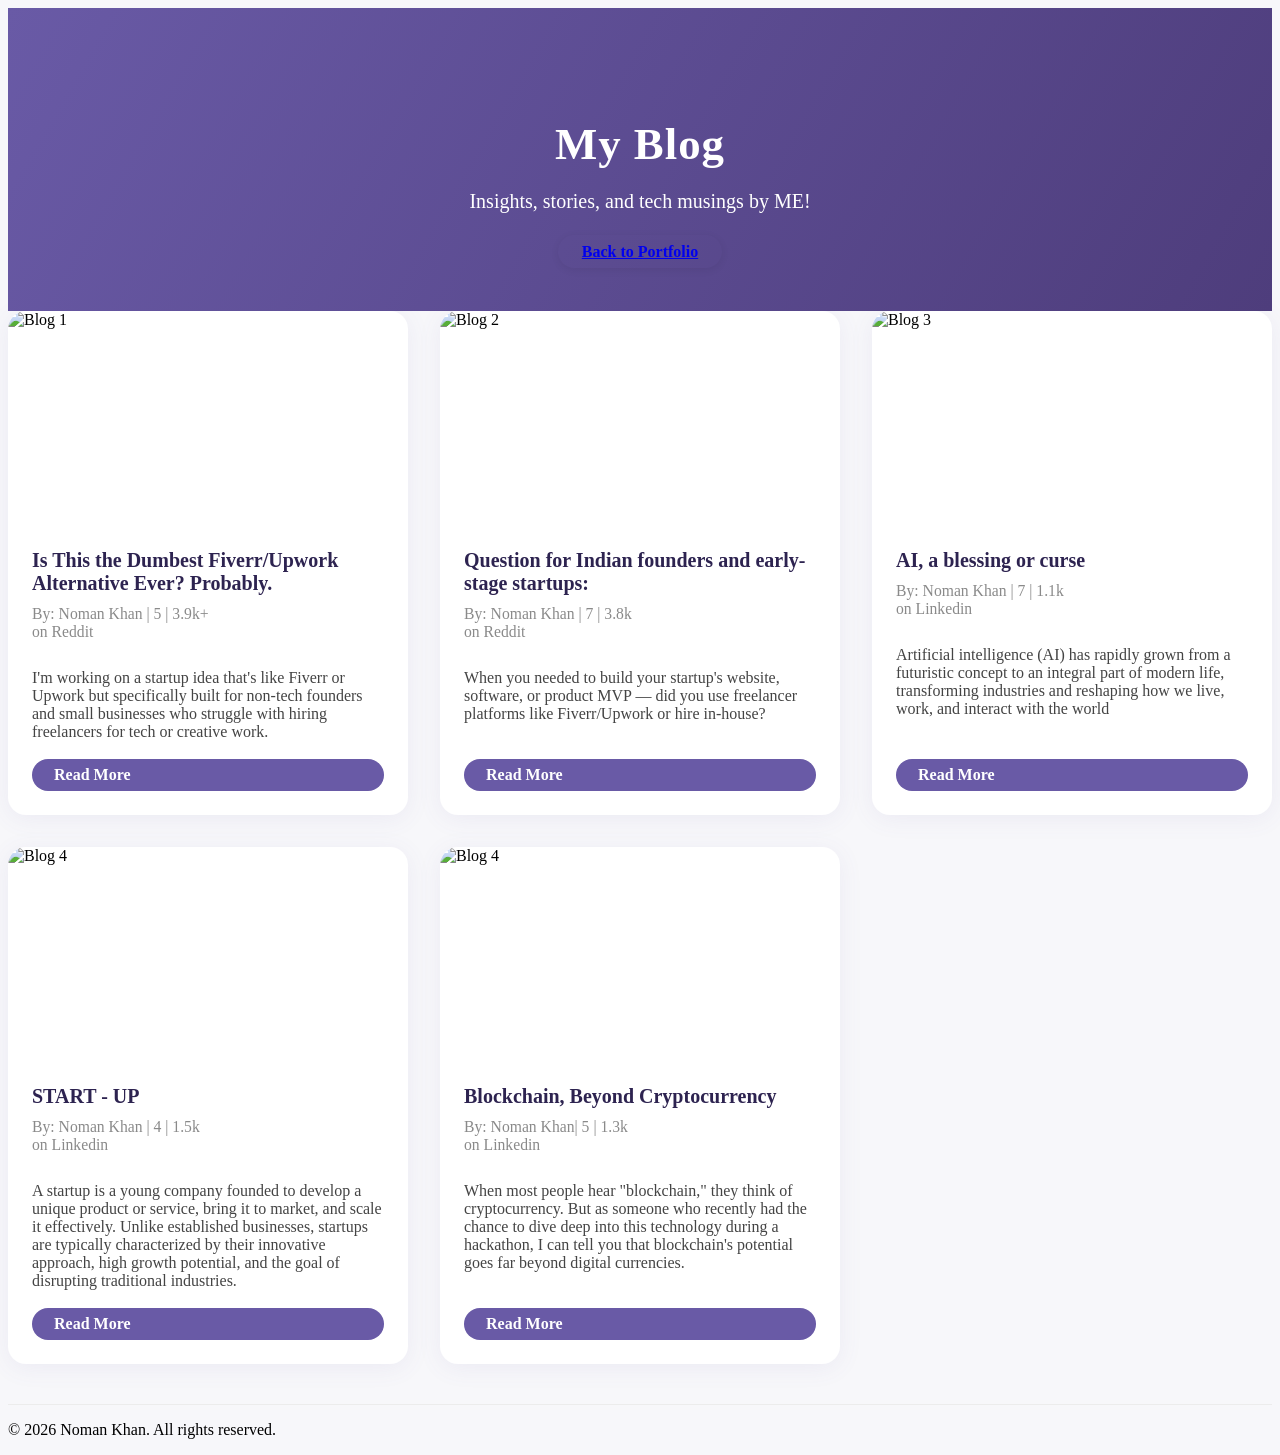
==== blogs.html @ ed7ff27f "Add files via upload" ====
<!DOCTYPE html>
<html lang="en">

<head>
    <meta charset="utf-8">
    <meta name="viewport" content="width=device-width, initial-scale=1, shrink-to-fit=no">
    <title>Noman Khan | Blog</title>
    <link rel="stylesheet" href="assets/vendors/themify-icons/css/themify-icons.css">
    <link rel="stylesheet" href="assets/css/meyawo.css">
    <style>
        body {
            background: #f7f7fa;
        }

        .blog-header {
            background: linear-gradient(120deg, #695aa6 0%, #4e3d7c 100%);
            color: #fff;
            padding: 80px 0 50px 0;
            text-align: center;
            position: relative;
        }

        .blog-header h1 {
            font-size: 2.8rem;
            font-weight: 800;
            margin-bottom: 10px;
            letter-spacing: 1px;
        }

        .blog-header .lead {
            font-size: 1.25rem;
            font-weight: 400;
            margin-bottom: 30px;
        }

        .back-btn {
            margin-top: 10px;
            font-size: 1rem;
            font-weight: 600;
            border-radius: 30px;
            padding: 8px 24px;
            box-shadow: 0 2px 8px rgba(0, 0, 0, 0.07);
        }

        .blog-grid {
            display: grid;
            grid-template-columns: repeat(auto-fit, minmax(320px, 1fr));
            gap: 32px;
            margin-top: 0;
        }

        .blog-card {
            background: #fff;
            border-radius: 18px;
            box-shadow: 0 4px 24px rgba(105, 90, 166, 0.08);
            overflow: hidden;
            display: flex;
            flex-direction: column;
            transition: transform 0.18s, box-shadow 0.18s;
            min-height: 480px;
        }

        .blog-card:hover {
            transform: translateY(-8px) scale(1.025);
            box-shadow: 0 8px 32px rgba(105, 90, 166, 0.18);
        }

        .blog-card-img {
            width: 100%;
            height: 210px;
            object-fit: cover;
            border-top-left-radius: 18px;
            border-top-right-radius: 18px;
        }

        .blog-card-body {
            flex: 1 1 auto;
            padding: 28px 24px 24px 24px;
            display: flex;
            flex-direction: column;
        }

        .blog-card-title {
            font-size: 1.25rem;
            font-weight: 700;
            margin-bottom: 10px;
            color: #2d2350;
        }

        .blog-card-caption {
            font-size: 0.98rem;
            color: #8a8a8a;
            margin-bottom: 12px;
        }

        .blog-card-body p {
            flex: 1 1 auto;
            color: #444;
            margin-bottom: 18px;
        }

        .blog-card-link,
        .read-more-btn {
            display: inline-block;
            background: #695aa6;
            color: #fff;
            border-radius: 20px;
            padding: 7px 22px;
            font-weight: 600;
            font-size: 1rem;
            text-decoration: none;
            transition: background 0.15s;
        }

        .blog-card-link:hover,
        .read-more-btn:hover {
            background: #4e3d7c;
            color: #fff;
            text-decoration: none;
        }

        @media (max-width: 767px) {
            .blog-header {
                padding: 50px 0 30px 0;
            }

            .blog-header h1 {
                font-size: 2rem;
            }

            .blog-grid {
                gap: 18px;
            }

            .blog-card {
                min-height: 420px;
            }
        }

        footer.footer {
            background: none;
            border-top: 1px solid #ececec;
            margin-top: 40px;
        }
    </style>
</head>

<body>
    <div class="blog-header">
        <h1 style="color: #ffffff;">My Blog</h1>
        <p class="lead" style="color: #ffffff;">Insights, stories, and tech musings by ME!</p>
        <a href="index.php" class="btn btn-light back-btn"><i class="ti-angle-left"></i> Back to Portfolio</a>
    </div>
    <div class="container py-5">
        <div class="blog-grid">
            <div class="blog-card">
                <img src="assets/imgs/img-1.jpg" class="blog-card-img" alt="Blog 1">
                <div class="blog-card-body">
                    <div class="blog-card-title">Is This the Dumbest Fiverr/Upwork Alternative Ever? Probably.</div>
                    <div class="blog-card-caption">By: Noman Khan | 5 <i class="ti-heart text-danger"></i> | 3.9k+ <i class="ti-eye"></i><br>on Reddit</div>
                    <p>I'm working on a startup idea that's like Fiverr or Upwork but specifically built for non-tech founders and small businesses who struggle with hiring freelancers for tech or creative work.</p>
                    <a href="https://www.reddit.com/r/StartUpIndia/comments/1lj60j1/is_this_the_dumbest_fiverrupwork_alternative_ever/" class="read-more-btn" target="_blank">Read More</a>
                </div>
            </div>
            <div class="blog-card">
                <img src="assets/imgs/img-2.jpg" class="blog-card-img" alt="Blog 2">
                <div class="blog-card-body">
                    <div class="blog-card-title">Question for Indian founders and early-stage startups:</div>
                    <div class="blog-card-caption">By: Noman Khan | 7 <i class="ti-heart text-danger"></i> | 3.8k <i class="ti-eye"></i><br>on Reddit</div>
                    <p>When you needed to build your startup's website, software, or product MVP — did you use freelancer platforms like Fiverr/Upwork or hire in-house?</p>
                    <a href="https://www.reddit.com/r/StartUpIndia/comments/1li9rhk/question_for_indian_founders_and_earlystage/" class="read-more-btn" target="_blank">Read More</a>
                </div>
            </div>
            <div class="blog-card">
                <img src="assets/imgs/link1.png" class="blog-card-img" alt="Blog 3">
                <div class="blog-card-body">
                    <div class="blog-card-title">AI, a blessing or curse</div>
                    <div class="blog-card-caption">By: Noman Khan | 7 <i class="ti-heart text-danger"></i> | 1.1k <i class="ti-eye"></i><br>on Linkedin</div>
                    <p>Artificial intelligence (AI) has rapidly grown from a futuristic concept to an integral part of modern life, transforming industries and reshaping how we live, work, and interact with the world</p>
                    <a href="https://www.linkedin.com/pulse/ai-blessing-curse-develup-tech-6v3gc" class="read-more-btn">Read More</a>
                </div>
            </div>
            <div class="blog-card">
                <img src="assets/imgs/link3.png" class="blog-card-img" alt="Blog 4">
                <div class="blog-card-body">
                    <div class="blog-card-title">START - UP</div>
                    <div class="blog-card-caption">By: Noman Khan | 4 <i class="ti-heart text-danger"></i> | 1.5k <i class="ti-eye"></i><br>on Linkedin</div>
                    <p>A startup is a young company founded to develop a unique product or service, bring it to market, and scale it effectively. Unlike established businesses, startups are typically characterized by their innovative approach, high growth potential, and the goal of disrupting traditional industries.</p>
                    <a href="https://www.linkedin.com/pulse/start-up-develup-tech-qx9ie" class="read-more-btn">Read More</a>
                </div>
            </div>
            <div class="blog-card">
                <img src="assets/imgs/link2.png" class="blog-card-img" alt="Blog 4">
                <div class="blog-card-body">
                    <div class="blog-card-title">Blockchain, Beyond Cryptocurrency</div>
                    <div class="blog-card-caption">By: Noman Khan| 5 <i class="ti-heart text-danger"></i> | 1.3k <i class="ti-eye"></i> <br>on Linkedin</div>
                    <p>When most people hear "blockchain," they think of cryptocurrency. But as someone who recently had the chance to dive deep into this technology during a hackathon, I can tell you that blockchain's potential goes far beyond digital currencies.</p>
                    <a href="https://www.linkedin.com/pulse/blockchain-beyond-cryptocurrency-develup-tech-w7vdc" class="read-more-btn">Read More</a>
                </div>
            </div>
            <!-- More blog cards can be added here -->
        </div>
    </div>
    <footer class="footer text-center py-4">
        <p class="mb-0">&copy; <script>
                document.write(new Date().getFullYear())
            </script> Noman Khan. All rights reserved.</p>
    </footer>
</body>

</html>
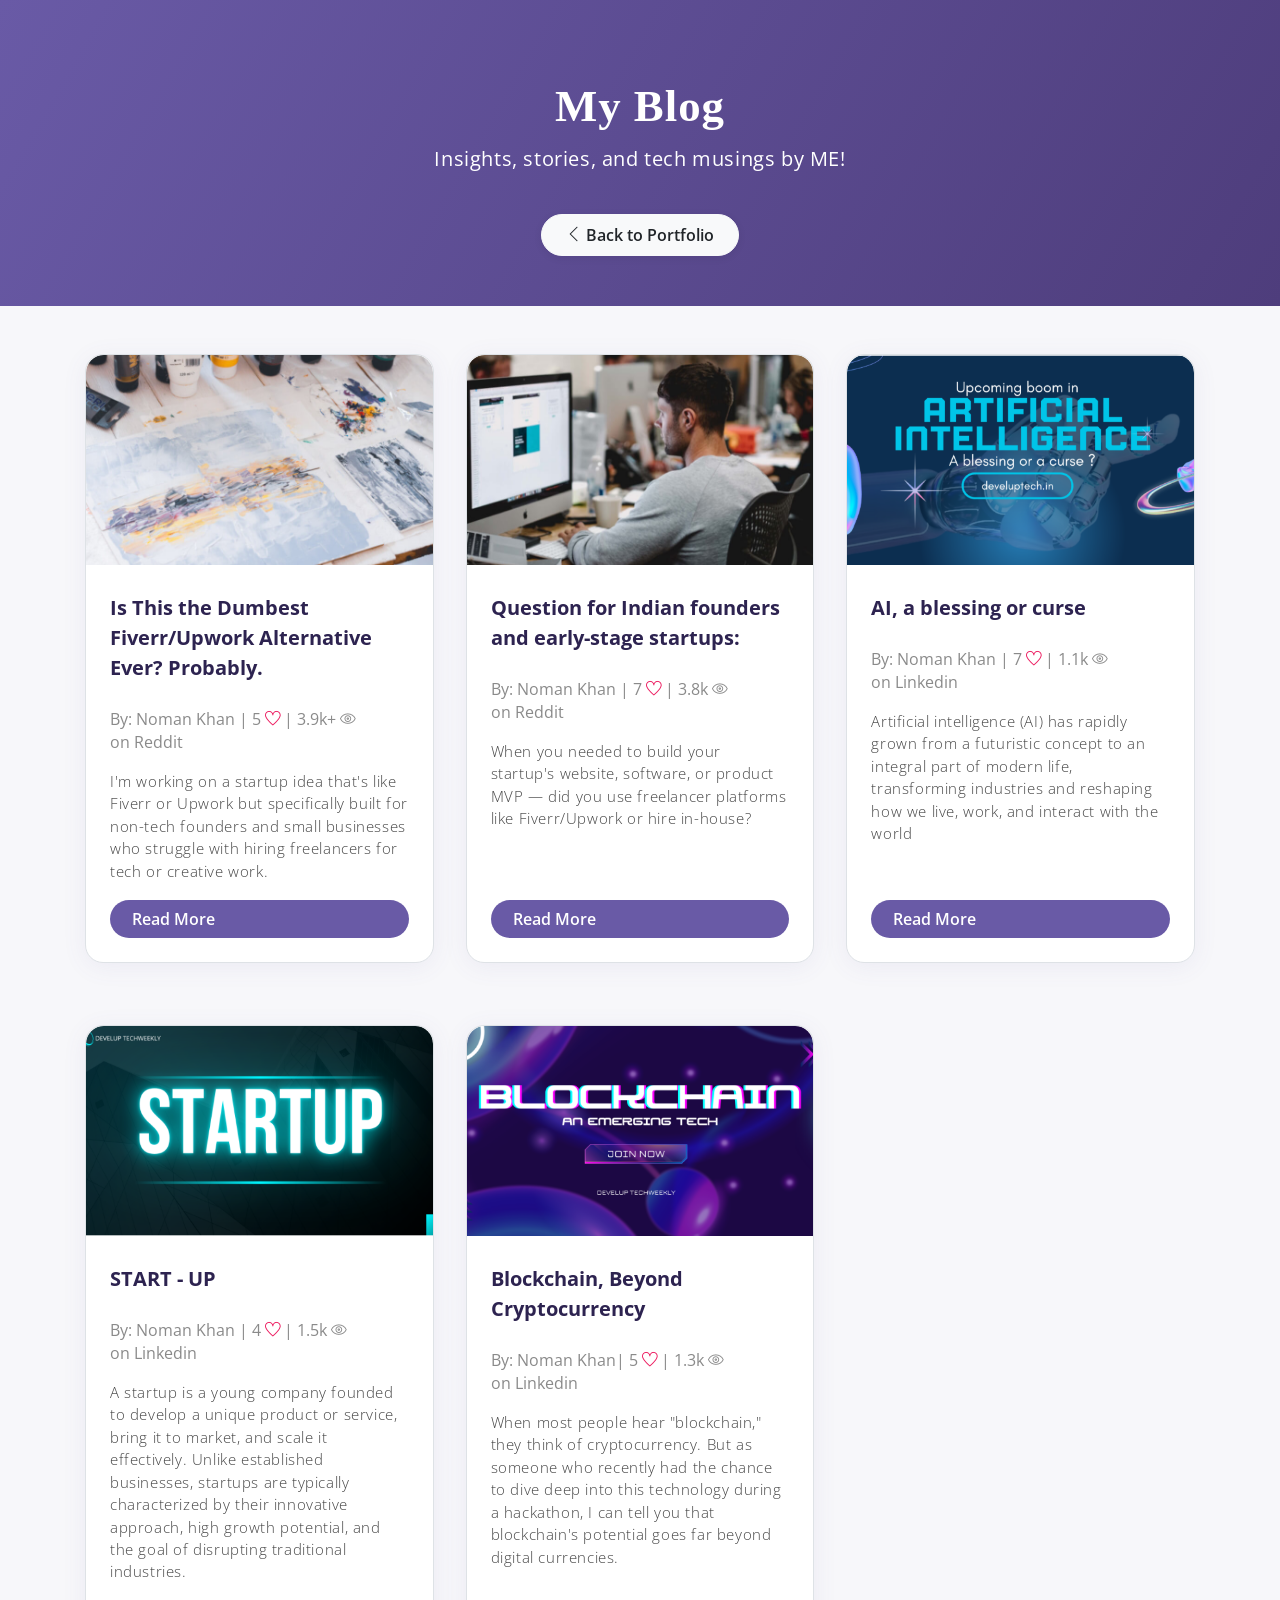
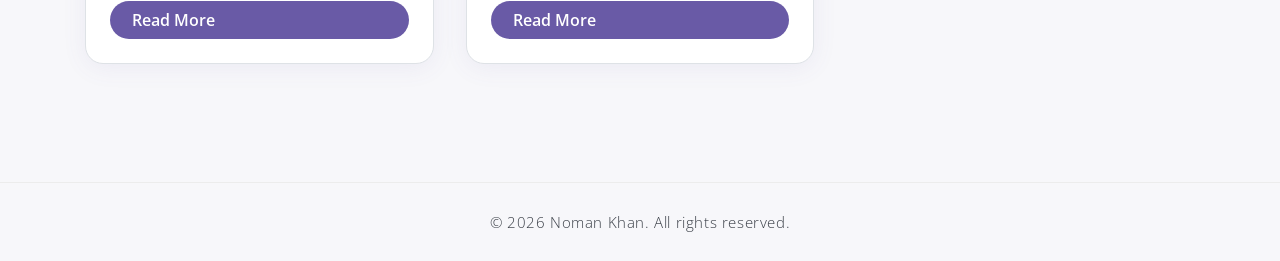
==== commit 6e429a40: "Update blogs.html" ====
--- a/blogs.html
+++ b/blogs.html
@@ -149,7 +149,7 @@
     <div class="blog-header">
         <h1 style="color: #ffffff;">My Blog</h1>
         <p class="lead" style="color: #ffffff;">Insights, stories, and tech musings by ME!</p>
-        <a href="index.php" class="btn btn-light back-btn"><i class="ti-angle-left"></i> Back to Portfolio</a>
+        <a href="index.html" class="btn btn-light back-btn"><i class="ti-angle-left"></i> Back to Portfolio</a>
     </div>
     <div class="container py-5">
         <div class="blog-grid">
@@ -208,4 +208,5 @@
     </footer>
 </body>
 
-</html>+
+</html>
--- a/assets/vendors/themify-icons/css/themify-icons.css
+++ b/assets/vendors/themify-icons/css/themify-icons.css
@@ -0,0 +1,1081 @@
+@font-face {
+	font-family: 'themify';
+	src:url("../fonts/themify.eot?-fvbane");
+	src:url("../fonts/themify.eot?#iefix-fvbane") format("embedded-opentype"),
+		url("../fonts/themify.woff?-fvbane") format("woff"),
+		url("../fonts/themify.ttf?-fvbane") format("truetype"),
+		url("../fonts/themify.svg?-fvbane#themify") format("svg");
+	font-weight: normal;
+	font-style: normal;
+}
+
+[class^="ti-"], [class*=" ti-"] {
+	font-family: 'themify';
+	speak: none;
+	font-style: normal;
+	font-weight: normal;
+	font-variant: normal;
+	text-transform: none;
+	line-height: 1;
+
+	/* Better Font Rendering =========== */
+	-webkit-font-smoothing: antialiased;
+	-moz-osx-font-smoothing: grayscale;
+}
+
+.ti-wand:before {
+	content: "\e600";
+}
+.ti-volume:before {
+	content: "\e601";
+}
+.ti-user:before {
+	content: "\e602";
+}
+.ti-unlock:before {
+	content: "\e603";
+}
+.ti-unlink:before {
+	content: "\e604";
+}
+.ti-trash:before {
+	content: "\e605";
+}
+.ti-thought:before {
+	content: "\e606";
+}
+.ti-target:before {
+	content: "\e607";
+}
+.ti-tag:before {
+	content: "\e608";
+}
+.ti-tablet:before {
+	content: "\e609";
+}
+.ti-star:before {
+	content: "\e60a";
+}
+.ti-spray:before {
+	content: "\e60b";
+}
+.ti-signal:before {
+	content: "\e60c";
+}
+.ti-shopping-cart:before {
+	content: "\e60d";
+}
+.ti-shopping-cart-full:before {
+	content: "\e60e";
+}
+.ti-settings:before {
+	content: "\e60f";
+}
+.ti-search:before {
+	content: "\e610";
+}
+.ti-zoom-in:before {
+	content: "\e611";
+}
+.ti-zoom-out:before {
+	content: "\e612";
+}
+.ti-cut:before {
+	content: "\e613";
+}
+.ti-ruler:before {
+	content: "\e614";
+}
+.ti-ruler-pencil:before {
+	content: "\e615";
+}
+.ti-ruler-alt:before {
+	content: "\e616";
+}
+.ti-bookmark:before {
+	content: "\e617";
+}
+.ti-bookmark-alt:before {
+	content: "\e618";
+}
+.ti-reload:before {
+	content: "\e619";
+}
+.ti-plus:before {
+	content: "\e61a";
+}
+.ti-pin:before {
+	content: "\e61b";
+}
+.ti-pencil:before {
+	content: "\e61c";
+}
+.ti-pencil-alt:before {
+	content: "\e61d";
+}
+.ti-paint-roller:before {
+	content: "\e61e";
+}
+.ti-paint-bucket:before {
+	content: "\e61f";
+}
+.ti-na:before {
+	content: "\e620";
+}
+.ti-mobile:before {
+	content: "\e621";
+}
+.ti-minus:before {
+	content: "\e622";
+}
+.ti-medall:before {
+	content: "\e623";
+}
+.ti-medall-alt:before {
+	content: "\e624";
+}
+.ti-marker:before {
+	content: "\e625";
+}
+.ti-marker-alt:before {
+	content: "\e626";
+}
+.ti-arrow-up:before {
+	content: "\e627";
+}
+.ti-arrow-right:before {
+	content: "\e628";
+}
+.ti-arrow-left:before {
+	content: "\e629";
+}
+.ti-arrow-down:before {
+	content: "\e62a";
+}
+.ti-lock:before {
+	content: "\e62b";
+}
+.ti-location-arrow:before {
+	content: "\e62c";
+}
+.ti-link:before {
+	content: "\e62d";
+}
+.ti-layout:before {
+	content: "\e62e";
+}
+.ti-layers:before {
+	content: "\e62f";
+}
+.ti-layers-alt:before {
+	content: "\e630";
+}
+.ti-key:before {
+	content: "\e631";
+}
+.ti-import:before {
+	content: "\e632";
+}
+.ti-image:before {
+	content: "\e633";
+}
+.ti-heart:before {
+	content: "\e634";
+}
+.ti-heart-broken:before {
+	content: "\e635";
+}
+.ti-hand-stop:before {
+	content: "\e636";
+}
+.ti-hand-open:before {
+	content: "\e637";
+}
+.ti-hand-drag:before {
+	content: "\e638";
+}
+.ti-folder:before {
+	content: "\e639";
+}
+.ti-flag:before {
+	content: "\e63a";
+}
+.ti-flag-alt:before {
+	content: "\e63b";
+}
+.ti-flag-alt-2:before {
+	content: "\e63c";
+}
+.ti-eye:before {
+	content: "\e63d";
+}
+.ti-export:before {
+	content: "\e63e";
+}
+.ti-exchange-vertical:before {
+	content: "\e63f";
+}
+.ti-desktop:before {
+	content: "\e640";
+}
+.ti-cup:before {
+	content: "\e641";
+}
+.ti-crown:before {
+	content: "\e642";
+}
+.ti-comments:before {
+	content: "\e643";
+}
+.ti-comment:before {
+	content: "\e644";
+}
+.ti-comment-alt:before {
+	content: "\e645";
+}
+.ti-close:before {
+	content: "\e646";
+}
+.ti-clip:before {
+	content: "\e647";
+}
+.ti-angle-up:before {
+	content: "\e648";
+}
+.ti-angle-right:before {
+	content: "\e649";
+}
+.ti-angle-left:before {
+	content: "\e64a";
+}
+.ti-angle-down:before {
+	content: "\e64b";
+}
+.ti-check:before {
+	content: "\e64c";
+}
+.ti-check-box:before {
+	content: "\e64d";
+}
+.ti-camera:before {
+	content: "\e64e";
+}
+.ti-announcement:before {
+	content: "\e64f";
+}
+.ti-brush:before {
+	content: "\e650";
+}
+.ti-briefcase:before {
+	content: "\e651";
+}
+.ti-bolt:before {
+	content: "\e652";
+}
+.ti-bolt-alt:before {
+	content: "\e653";
+}
+.ti-blackboard:before {
+	content: "\e654";
+}
+.ti-bag:before {
+	content: "\e655";
+}
+.ti-move:before {
+	content: "\e656";
+}
+.ti-arrows-vertical:before {
+	content: "\e657";
+}
+.ti-arrows-horizontal:before {
+	content: "\e658";
+}
+.ti-fullscreen:before {
+	content: "\e659";
+}
+.ti-arrow-top-right:before {
+	content: "\e65a";
+}
+.ti-arrow-top-left:before {
+	content: "\e65b";
+}
+.ti-arrow-circle-up:before {
+	content: "\e65c";
+}
+.ti-arrow-circle-right:before {
+	content: "\e65d";
+}
+.ti-arrow-circle-left:before {
+	content: "\e65e";
+}
+.ti-arrow-circle-down:before {
+	content: "\e65f";
+}
+.ti-angle-double-up:before {
+	content: "\e660";
+}
+.ti-angle-double-right:before {
+	content: "\e661";
+}
+.ti-angle-double-left:before {
+	content: "\e662";
+}
+.ti-angle-double-down:before {
+	content: "\e663";
+}
+.ti-zip:before {
+	content: "\e664";
+}
+.ti-world:before {
+	content: "\e665";
+}
+.ti-wheelchair:before {
+	content: "\e666";
+}
+.ti-view-list:before {
+	content: "\e667";
+}
+.ti-view-list-alt:before {
+	content: "\e668";
+}
+.ti-view-grid:before {
+	content: "\e669";
+}
+.ti-uppercase:before {
+	content: "\e66a";
+}
+.ti-upload:before {
+	content: "\e66b";
+}
+.ti-underline:before {
+	content: "\e66c";
+}
+.ti-truck:before {
+	content: "\e66d";
+}
+.ti-timer:before {
+	content: "\e66e";
+}
+.ti-ticket:before {
+	content: "\e66f";
+}
+.ti-thumb-up:before {
+	content: "\e670";
+}
+.ti-thumb-down:before {
+	content: "\e671";
+}
+.ti-text:before {
+	content: "\e672";
+}
+.ti-stats-up:before {
+	content: "\e673";
+}
+.ti-stats-down:before {
+	content: "\e674";
+}
+.ti-split-v:before {
+	content: "\e675";
+}
+.ti-split-h:before {
+	content: "\e676";
+}
+.ti-smallcap:before {
+	content: "\e677";
+}
+.ti-shine:before {
+	content: "\e678";
+}
+.ti-shift-right:before {
+	content: "\e679";
+}
+.ti-shift-left:before {
+	content: "\e67a";
+}
+.ti-shield:before {
+	content: "\e67b";
+}
+.ti-notepad:before {
+	content: "\e67c";
+}
+.ti-server:before {
+	content: "\e67d";
+}
+.ti-quote-right:before {
+	content: "\e67e";
+}
+.ti-quote-left:before {
+	content: "\e67f";
+}
+.ti-pulse:before {
+	content: "\e680";
+}
+.ti-printer:before {
+	content: "\e681";
+}
+.ti-power-off:before {
+	content: "\e682";
+}
+.ti-plug:before {
+	content: "\e683";
+}
+.ti-pie-chart:before {
+	content: "\e684";
+}
+.ti-paragraph:before {
+	content: "\e685";
+}
+.ti-panel:before {
+	content: "\e686";
+}
+.ti-package:before {
+	content: "\e687";
+}
+.ti-music:before {
+	content: "\e688";
+}
+.ti-music-alt:before {
+	content: "\e689";
+}
+.ti-mouse:before {
+	content: "\e68a";
+}
+.ti-mouse-alt:before {
+	content: "\e68b";
+}
+.ti-money:before {
+	content: "\e68c";
+}
+.ti-microphone:before {
+	content: "\e68d";
+}
+.ti-menu:before {
+	content: "\e68e";
+}
+.ti-menu-alt:before {
+	content: "\e68f";
+}
+.ti-map:before {
+	content: "\e690";
+}
+.ti-map-alt:before {
+	content: "\e691";
+}
+.ti-loop:before {
+	content: "\e692";
+}
+.ti-location-pin:before {
+	content: "\e693";
+}
+.ti-list:before {
+	content: "\e694";
+}
+.ti-light-bulb:before {
+	content: "\e695";
+}
+.ti-Italic:before {
+	content: "\e696";
+}
+.ti-info:before {
+	content: "\e697";
+}
+.ti-infinite:before {
+	content: "\e698";
+}
+.ti-id-badge:before {
+	content: "\e699";
+}
+.ti-hummer:before {
+	content: "\e69a";
+}
+.ti-home:before {
+	content: "\e69b";
+}
+.ti-help:before {
+	content: "\e69c";
+}
+.ti-headphone:before {
+	content: "\e69d";
+}
+.ti-harddrives:before {
+	content: "\e69e";
+}
+.ti-harddrive:before {
+	content: "\e69f";
+}
+.ti-gift:before {
+	content: "\e6a0";
+}
+.ti-game:before {
+	content: "\e6a1";
+}
+.ti-filter:before {
+	content: "\e6a2";
+}
+.ti-files:before {
+	content: "\e6a3";
+}
+.ti-file:before {
+	content: "\e6a4";
+}
+.ti-eraser:before {
+	content: "\e6a5";
+}
+.ti-envelope:before {
+	content: "\e6a6";
+}
+.ti-download:before {
+	content: "\e6a7";
+}
+.ti-direction:before {
+	content: "\e6a8";
+}
+.ti-direction-alt:before {
+	content: "\e6a9";
+}
+.ti-dashboard:before {
+	content: "\e6aa";
+}
+.ti-control-stop:before {
+	content: "\e6ab";
+}
+.ti-control-shuffle:before {
+	content: "\e6ac";
+}
+.ti-control-play:before {
+	content: "\e6ad";
+}
+.ti-control-pause:before {
+	content: "\e6ae";
+}
+.ti-control-forward:before {
+	content: "\e6af";
+}
+.ti-control-backward:before {
+	content: "\e6b0";
+}
+.ti-cloud:before {
+	content: "\e6b1";
+}
+.ti-cloud-up:before {
+	content: "\e6b2";
+}
+.ti-cloud-down:before {
+	content: "\e6b3";
+}
+.ti-clipboard:before {
+	content: "\e6b4";
+}
+.ti-car:before {
+	content: "\e6b5";
+}
+.ti-calendar:before {
+	content: "\e6b6";
+}
+.ti-book:before {
+	content: "\e6b7";
+}
+.ti-bell:before {
+	content: "\e6b8";
+}
+.ti-basketball:before {
+	content: "\e6b9";
+}
+.ti-bar-chart:before {
+	content: "\e6ba";
+}
+.ti-bar-chart-alt:before {
+	content: "\e6bb";
+}
+.ti-back-right:before {
+	content: "\e6bc";
+}
+.ti-back-left:before {
+	content: "\e6bd";
+}
+.ti-arrows-corner:before {
+	content: "\e6be";
+}
+.ti-archive:before {
+	content: "\e6bf";
+}
+.ti-anchor:before {
+	content: "\e6c0";
+}
+.ti-align-right:before {
+	content: "\e6c1";
+}
+.ti-align-left:before {
+	content: "\e6c2";
+}
+.ti-align-justify:before {
+	content: "\e6c3";
+}
+.ti-align-center:before {
+	content: "\e6c4";
+}
+.ti-alert:before {
+	content: "\e6c5";
+}
+.ti-alarm-clock:before {
+	content: "\e6c6";
+}
+.ti-agenda:before {
+	content: "\e6c7";
+}
+.ti-write:before {
+	content: "\e6c8";
+}
+.ti-window:before {
+	content: "\e6c9";
+}
+.ti-widgetized:before {
+	content: "\e6ca";
+}
+.ti-widget:before {
+	content: "\e6cb";
+}
+.ti-widget-alt:before {
+	content: "\e6cc";
+}
+.ti-wallet:before {
+	content: "\e6cd";
+}
+.ti-video-clapper:before {
+	content: "\e6ce";
+}
+.ti-video-camera:before {
+	content: "\e6cf";
+}
+.ti-vector:before {
+	content: "\e6d0";
+}
+.ti-themify-logo:before {
+	content: "\e6d1";
+}
+.ti-themify-favicon:before {
+	content: "\e6d2";
+}
+.ti-themify-favicon-alt:before {
+	content: "\e6d3";
+}
+.ti-support:before {
+	content: "\e6d4";
+}
+.ti-stamp:before {
+	content: "\e6d5";
+}
+.ti-split-v-alt:before {
+	content: "\e6d6";
+}
+.ti-slice:before {
+	content: "\e6d7";
+}
+.ti-shortcode:before {
+	content: "\e6d8";
+}
+.ti-shift-right-alt:before {
+	content: "\e6d9";
+}
+.ti-shift-left-alt:before {
+	content: "\e6da";
+}
+.ti-ruler-alt-2:before {
+	content: "\e6db";
+}
+.ti-receipt:before {
+	content: "\e6dc";
+}
+.ti-pin2:before {
+	content: "\e6dd";
+}
+.ti-pin-alt:before {
+	content: "\e6de";
+}
+.ti-pencil-alt2:before {
+	content: "\e6df";
+}
+.ti-palette:before {
+	content: "\e6e0";
+}
+.ti-more:before {
+	content: "\e6e1";
+}
+.ti-more-alt:before {
+	content: "\e6e2";
+}
+.ti-microphone-alt:before {
+	content: "\e6e3";
+}
+.ti-magnet:before {
+	content: "\e6e4";
+}
+.ti-line-double:before {
+	content: "\e6e5";
+}
+.ti-line-dotted:before {
+	content: "\e6e6";
+}
+.ti-line-dashed:before {
+	content: "\e6e7";
+}
+.ti-layout-width-full:before {
+	content: "\e6e8";
+}
+.ti-layout-width-default:before {
+	content: "\e6e9";
+}
+.ti-layout-width-default-alt:before {
+	content: "\e6ea";
+}
+.ti-layout-tab:before {
+	content: "\e6eb";
+}
+.ti-layout-tab-window:before {
+	content: "\e6ec";
+}
+.ti-layout-tab-v:before {
+	content: "\e6ed";
+}
+.ti-layout-tab-min:before {
+	content: "\e6ee";
+}
+.ti-layout-slider:before {
+	content: "\e6ef";
+}
+.ti-layout-slider-alt:before {
+	content: "\e6f0";
+}
+.ti-layout-sidebar-right:before {
+	content: "\e6f1";
+}
+.ti-layout-sidebar-none:before {
+	content: "\e6f2";
+}
+.ti-layout-sidebar-left:before {
+	content: "\e6f3";
+}
+.ti-layout-placeholder:before {
+	content: "\e6f4";
+}
+.ti-layout-menu:before {
+	content: "\e6f5";
+}
+.ti-layout-menu-v:before {
+	content: "\e6f6";
+}
+.ti-layout-menu-separated:before {
+	content: "\e6f7";
+}
+.ti-layout-menu-full:before {
+	content: "\e6f8";
+}
+.ti-layout-media-right-alt:before {
+	content: "\e6f9";
+}
+.ti-layout-media-right:before {
+	content: "\e6fa";
+}
+.ti-layout-media-overlay:before {
+	content: "\e6fb";
+}
+.ti-layout-media-overlay-alt:before {
+	content: "\e6fc";
+}
+.ti-layout-media-overlay-alt-2:before {
+	content: "\e6fd";
+}
+.ti-layout-media-left-alt:before {
+	content: "\e6fe";
+}
+.ti-layout-media-left:before {
+	content: "\e6ff";
+}
+.ti-layout-media-center-alt:before {
+	content: "\e700";
+}
+.ti-layout-media-center:before {
+	content: "\e701";
+}
+.ti-layout-list-thumb:before {
+	content: "\e702";
+}
+.ti-layout-list-thumb-alt:before {
+	content: "\e703";
+}
+.ti-layout-list-post:before {
+	content: "\e704";
+}
+.ti-layout-list-large-image:before {
+	content: "\e705";
+}
+.ti-layout-line-solid:before {
+	content: "\e706";
+}
+.ti-layout-grid4:before {
+	content: "\e707";
+}
+.ti-layout-grid3:before {
+	content: "\e708";
+}
+.ti-layout-grid2:before {
+	content: "\e709";
+}
+.ti-layout-grid2-thumb:before {
+	content: "\e70a";
+}
+.ti-layout-cta-right:before {
+	content: "\e70b";
+}
+.ti-layout-cta-left:before {
+	content: "\e70c";
+}
+.ti-layout-cta-center:before {
+	content: "\e70d";
+}
+.ti-layout-cta-btn-right:before {
+	content: "\e70e";
+}
+.ti-layout-cta-btn-left:before {
+	content: "\e70f";
+}
+.ti-layout-column4:before {
+	content: "\e710";
+}
+.ti-layout-column3:before {
+	content: "\e711";
+}
+.ti-layout-column2:before {
+	content: "\e712";
+}
+.ti-layout-accordion-separated:before {
+	content: "\e713";
+}
+.ti-layout-accordion-merged:before {
+	content: "\e714";
+}
+.ti-layout-accordion-list:before {
+	content: "\e715";
+}
+.ti-ink-pen:before {
+	content: "\e716";
+}
+.ti-info-alt:before {
+	content: "\e717";
+}
+.ti-help-alt:before {
+	content: "\e718";
+}
+.ti-headphone-alt:before {
+	content: "\e719";
+}
+.ti-hand-point-up:before {
+	content: "\e71a";
+}
+.ti-hand-point-right:before {
+	content: "\e71b";
+}
+.ti-hand-point-left:before {
+	content: "\e71c";
+}
+.ti-hand-point-down:before {
+	content: "\e71d";
+}
+.ti-gallery:before {
+	content: "\e71e";
+}
+.ti-face-smile:before {
+	content: "\e71f";
+}
+.ti-face-sad:before {
+	content: "\e720";
+}
+.ti-credit-card:before {
+	content: "\e721";
+}
+.ti-control-skip-forward:before {
+	content: "\e722";
+}
+.ti-control-skip-backward:before {
+	content: "\e723";
+}
+.ti-control-record:before {
+	content: "\e724";
+}
+.ti-control-eject:before {
+	content: "\e725";
+}
+.ti-comments-smiley:before {
+	content: "\e726";
+}
+.ti-brush-alt:before {
+	content: "\e727";
+}
+.ti-youtube:before {
+	content: "\e728";
+}
+.ti-vimeo:before {
+	content: "\e729";
+}
+.ti-twitter:before {
+	content: "\e72a";
+}
+.ti-time:before {
+	content: "\e72b";
+}
+.ti-tumblr:before {
+	content: "\e72c";
+}
+.ti-skype:before {
+	content: "\e72d";
+}
+.ti-share:before {
+	content: "\e72e";
+}
+.ti-share-alt:before {
+	content: "\e72f";
+}
+.ti-rocket:before {
+	content: "\e730";
+}
+.ti-pinterest:before {
+	content: "\e731";
+}
+.ti-new-window:before {
+	content: "\e732";
+}
+.ti-microsoft:before {
+	content: "\e733";
+}
+.ti-list-ol:before {
+	content: "\e734";
+}
+.ti-linkedin:before {
+	content: "\e735";
+}
+.ti-layout-sidebar-2:before {
+	content: "\e736";
+}
+.ti-layout-grid4-alt:before {
+	content: "\e737";
+}
+.ti-layout-grid3-alt:before {
+	content: "\e738";
+}
+.ti-layout-grid2-alt:before {
+	content: "\e739";
+}
+.ti-layout-column4-alt:before {
+	content: "\e73a";
+}
+.ti-layout-column3-alt:before {
+	content: "\e73b";
+}
+.ti-layout-column2-alt:before {
+	content: "\e73c";
+}
+.ti-instagram:before {
+	content: "\e73d";
+}
+.ti-google:before {
+	content: "\e73e";
+}
+.ti-github:before {
+	content: "\e73f";
+}
+.ti-flickr:before {
+	content: "\e740";
+}
+.ti-facebook:before {
+	content: "\e741";
+}
+.ti-dropbox:before {
+	content: "\e742";
+}
+.ti-dribbble:before {
+	content: "\e743";
+}
+.ti-apple:before {
+	content: "\e744";
+}
+.ti-android:before {
+	content: "\e745";
+}
+.ti-save:before {
+	content: "\e746";
+}
+.ti-save-alt:before {
+	content: "\e747";
+}
+.ti-yahoo:before {
+	content: "\e748";
+}
+.ti-wordpress:before {
+	content: "\e749";
+}
+.ti-vimeo-alt:before {
+	content: "\e74a";
+}
+.ti-twitter-alt:before {
+	content: "\e74b";
+}
+.ti-tumblr-alt:before {
+	content: "\e74c";
+}
+.ti-trello:before {
+	content: "\e74d";
+}
+.ti-stack-overflow:before {
+	content: "\e74e";
+}
+.ti-soundcloud:before {
+	content: "\e74f";
+}
+.ti-sharethis:before {
+	content: "\e750";
+}
+.ti-sharethis-alt:before {
+	content: "\e751";
+}
+.ti-reddit:before {
+	content: "\e752";
+}
+.ti-pinterest-alt:before {
+	content: "\e753";
+}
+.ti-microsoft-alt:before {
+	content: "\e754";
+}
+.ti-linux:before {
+	content: "\e755";
+}
+.ti-jsfiddle:before {
+	content: "\e756";
+}
+.ti-joomla:before {
+	content: "\e757";
+}
+.ti-html5:before {
+	content: "\e758";
+}
+.ti-flickr-alt:before {
+	content: "\e759";
+}
+.ti-email:before {
+	content: "\e75a";
+}
+.ti-drupal:before {
+	content: "\e75b";
+}
+.ti-dropbox-alt:before {
+	content: "\e75c";
+}
+.ti-css3:before {
+	content: "\e75d";
+}
+.ti-rss:before {
+	content: "\e75e";
+}
+.ti-rss-alt:before {
+	content: "\e75f";
+}
--- a/assets/css/meyawo.css
+++ b/assets/css/meyawo.css
@@ -0,0 +1,13370 @@
+@charset "UTF-8";
+/*!
+=========================================================
+* Meyawo Landing page
+=========================================================
+
+* Copyright: 2019 DevCRUD (https://devcrud.com)
+* Licensed: (https://devcrud.com/licenses)
+* Coded by www.devcrud.com
+
+=========================================================
+
+* The above copyright notice and this permission notice shall be included in all copies or substantial portions of the Software.
+*/
+@import url("https://fonts.googleapis.com/css?family=Baloo+Paaji|Open+Sans:300,300i,400,400i,600,600i,700,700i");
+
+:root {
+    --blue: #1e549f;
+    --indigo: #695aa6;
+    --purple: #6f42c1;
+    --pink: #e83e8c;
+    --red: #ec185d;
+    --orange: #ff6d02;
+    --yellow: #ffc107;
+    --green: #1bb74f;
+    --teal: #20c997;
+    --cyan: #17a2b8;
+    --white: #fff;
+    --gray: #6c757d;
+    --gray-dark: #393e46;
+    --primary: #695aa6;
+    --secondary: #393e46;
+    --success: #1bb74f;
+    --info: #17a2b8;
+    --warning: #ff6d02;
+    --danger: #ec185d;
+    --light: #f8f9fa;
+    --dark: #212529;
+    --breakpoint-xs: 0;
+    --breakpoint-sm: 576px;
+    --breakpoint-md: 768px;
+    --breakpoint-lg: 992px;
+    --breakpoint-xl: 1200px;
+    --font-family-sans-serif: "Open Sans", sans-serif;
+    --font-family-monospace: SFMono-Regular, Menlo, Monaco, Consolas, "Liberation Mono", "Courier New", monospace;
+}
+
+*,
+*::before,
+*::after {
+    box-sizing: border-box;
+}
+
+html {
+    font-family: sans-serif;
+    line-height: 1.15;
+    -webkit-text-size-adjust: 100%;
+    -webkit-tap-highlight-color: rgba(0, 0, 0, 0);
+}
+
+article,
+aside,
+figcaption,
+figure,
+footer,
+header,
+hgroup,
+main,
+nav,
+section {
+    display: block;
+}
+
+body {
+    margin: 0;
+    font-family: "Open Sans", sans-serif;
+    font-size: 1rem;
+    font-weight: 400;
+    line-height: 1.5;
+    color: #212529;
+    text-align: left;
+    background-color: #fff;
+}
+
+[tabindex="-1"]:focus {
+    outline: 0 !important;
+}
+
+hr {
+    box-sizing: content-box;
+    height: 0;
+    overflow: visible;
+}
+
+h1,
+h2,
+h3,
+h4,
+h5,
+h6 {
+    margin-top: 0;
+    margin-bottom: 0.5rem;
+}
+
+p {
+    margin-top: 0;
+    margin-bottom: 1rem;
+}
+
+abbr[title],
+abbr[data-original-title] {
+    text-decoration: underline;
+    -webkit-text-decoration: underline dotted;
+    text-decoration: underline dotted;
+    cursor: help;
+    border-bottom: 0;
+    -webkit-text-decoration-skip-ink: none;
+    text-decoration-skip-ink: none;
+}
+
+address {
+    margin-bottom: 1rem;
+    font-style: normal;
+    line-height: inherit;
+}
+
+ol,
+ul,
+dl {
+    margin-top: 0;
+    margin-bottom: 1rem;
+}
+
+ol ol,
+ul ul,
+ol ul,
+ul ol {
+    margin-bottom: 0;
+}
+
+dt {
+    font-weight: 700;
+}
+
+dd {
+    margin-bottom: .5rem;
+    margin-left: 0;
+}
+
+blockquote {
+    margin: 0 0 1rem;
+}
+
+b,
+strong {
+    font-weight: bolder;
+}
+
+small {
+    font-size: 80%;
+}
+
+sub,
+sup {
+    position: relative;
+    font-size: 75%;
+    line-height: 0;
+    vertical-align: baseline;
+}
+
+sub {
+    bottom: -.25em;
+}
+
+sup {
+    top: -.5em;
+}
+
+a {
+    color: #695aa6;
+    text-decoration: none;
+    background-color: transparent;
+}
+
+a:hover {
+    color: #493f75;
+    text-decoration: none;
+}
+
+a:not([href]):not([tabindex]) {
+    color: inherit;
+    text-decoration: none;
+}
+
+a:not([href]):not([tabindex]):hover,
+a:not([href]):not([tabindex]):focus {
+    color: inherit;
+    text-decoration: none;
+}
+
+a:not([href]):not([tabindex]):focus {
+    outline: 0;
+}
+
+pre,
+code,
+kbd,
+samp {
+    font-family: SFMono-Regular, Menlo, Monaco, Consolas, "Liberation Mono", "Courier New", monospace;
+    font-size: 1em;
+}
+
+pre {
+    margin-top: 0;
+    margin-bottom: 1rem;
+    overflow: auto;
+}
+
+figure {
+    margin: 0 0 1rem;
+}
+
+img {
+    vertical-align: middle;
+    border-style: none;
+}
+
+svg {
+    overflow: hidden;
+    vertical-align: middle;
+}
+
+table {
+    border-collapse: collapse;
+}
+
+caption {
+    padding-top: 0.75rem;
+    padding-bottom: 0.75rem;
+    color: #6c757d;
+    text-align: left;
+    caption-side: bottom;
+}
+
+th {
+    text-align: inherit;
+}
+
+label {
+    display: inline-block;
+    margin-bottom: 0.5rem;
+}
+
+button {
+    border-radius: 0;
+}
+
+button:focus {
+    outline: 1px dotted;
+    outline: 5px auto -webkit-focus-ring-color;
+}
+
+input,
+button,
+select,
+optgroup,
+textarea {
+    margin: 0;
+    font-family: inherit;
+    font-size: inherit;
+    line-height: inherit;
+}
+
+button,
+input {
+    overflow: visible;
+}
+
+button,
+select {
+    text-transform: none;
+}
+
+select {
+    word-wrap: normal;
+}
+
+button,
+[type="button"],
+[type="reset"],
+[type="submit"] {
+    -webkit-appearance: button;
+}
+
+button:not(:disabled),
+[type="button"]:not(:disabled),
+[type="reset"]:not(:disabled),
+[type="submit"]:not(:disabled) {
+    cursor: pointer;
+}
+
+button::-moz-focus-inner,
+[type="button"]::-moz-focus-inner,
+[type="reset"]::-moz-focus-inner,
+[type="submit"]::-moz-focus-inner {
+    padding: 0;
+    border-style: none;
+}
+
+input[type="radio"],
+input[type="checkbox"] {
+    box-sizing: border-box;
+    padding: 0;
+}
+
+input[type="date"],
+input[type="time"],
+input[type="datetime-local"],
+input[type="month"] {
+    -webkit-appearance: listbox;
+}
+
+textarea {
+    overflow: auto;
+    resize: vertical;
+}
+
+fieldset {
+    min-width: 0;
+    padding: 0;
+    margin: 0;
+    border: 0;
+}
+
+legend {
+    display: block;
+    width: 100%;
+    max-width: 100%;
+    padding: 0;
+    margin-bottom: .5rem;
+    font-size: 1.5rem;
+    line-height: inherit;
+    color: inherit;
+    white-space: normal;
+}
+
+progress {
+    vertical-align: baseline;
+}
+
+[type="number"]::-webkit-inner-spin-button,
+[type="number"]::-webkit-outer-spin-button {
+    height: auto;
+}
+
+[type="search"] {
+    outline-offset: -2px;
+    -webkit-appearance: none;
+}
+
+[type="search"]::-webkit-search-decoration {
+    -webkit-appearance: none;
+}
+
+::-webkit-file-upload-button {
+    font: inherit;
+    -webkit-appearance: button;
+}
+
+output {
+    display: inline-block;
+}
+
+summary {
+    display: list-item;
+    cursor: pointer;
+}
+
+template {
+    display: none;
+}
+
+[hidden] {
+    display: none !important;
+}
+
+h1,
+h2,
+h3,
+h4,
+h5,
+h6,
+.h1,
+.h2,
+.h3,
+.h4,
+.h5,
+.h6 {
+    margin-bottom: 0.5rem;
+    font-weight: 500;
+    line-height: 1.2;
+}
+
+h1,
+.h1 {
+    font-size: 2.5rem;
+}
+
+h2,
+.h2 {
+    font-size: 2rem;
+}
+
+h3,
+.h3 {
+    font-size: 1.75rem;
+}
+
+h4,
+.h4 {
+    font-size: 1.5rem;
+}
+
+h5,
+.h5 {
+    font-size: 1.25rem;
+}
+
+h6,
+.h6 {
+    font-size: 1rem;
+}
+
+.lead {
+    font-size: 1.25rem;
+    font-weight: 300;
+}
+
+.display-1 {
+    font-size: 6rem;
+    font-weight: 300;
+    line-height: 1.2;
+}
+
+.display-2 {
+    font-size: 5.5rem;
+    font-weight: 300;
+    line-height: 1.2;
+}
+
+.display-3 {
+    font-size: 4.5rem;
+    font-weight: 300;
+    line-height: 1.2;
+}
+
+.display-4 {
+    font-size: 3.5rem;
+    font-weight: 300;
+    line-height: 1.2;
+}
+
+hr {
+    margin-top: 1rem;
+    margin-bottom: 1rem;
+    border: 0;
+    border-top: 1px solid rgba(0, 0, 0, 0.1);
+}
+
+small,
+.small {
+    font-size: 80%;
+    font-weight: 400;
+}
+
+mark,
+.mark {
+    padding: 0.2em;
+    background-color: #fcf8e3;
+}
+
+.list-unstyled {
+    padding-left: 0;
+    list-style: none;
+}
+
+.list-inline {
+    padding-left: 0;
+    list-style: none;
+}
+
+.list-inline-item {
+    display: inline-block;
+}
+
+.list-inline-item:not(:last-child) {
+    margin-right: 0.5rem;
+}
+
+.initialism {
+    font-size: 90%;
+    text-transform: uppercase;
+}
+
+.blockquote {
+    margin-bottom: 1rem;
+    font-size: 1.25rem;
+}
+
+.blockquote-footer {
+    display: block;
+    font-size: 80%;
+    color: #6c757d;
+}
+
+.blockquote-footer::before {
+    content: "\2014\00A0";
+}
+
+.img-fluid {
+    max-width: 100%;
+    height: auto;
+}
+
+.img-thumbnail {
+    padding: 0.25rem;
+    background-color: #fff;
+    border: 1px solid #dee2e6;
+    border-radius: 0.25rem;
+    max-width: 100%;
+    height: auto;
+}
+
+.figure {
+    display: inline-block;
+}
+
+.figure-img {
+    margin-bottom: 0.5rem;
+    line-height: 1;
+}
+
+.figure-caption {
+    font-size: 90%;
+    color: #6c757d;
+}
+
+code {
+    font-size: 87.5%;
+    color: #e83e8c;
+    word-break: break-word;
+}
+
+a>code {
+    color: inherit;
+}
+
+kbd {
+    padding: 0.2rem 0.4rem;
+    font-size: 87.5%;
+    color: #fff;
+    background-color: #212529;
+    border-radius: 0.2rem;
+}
+
+kbd kbd {
+    padding: 0;
+    font-size: 100%;
+    font-weight: 700;
+}
+
+pre {
+    display: block;
+    font-size: 87.5%;
+    color: #212529;
+}
+
+pre code {
+    font-size: inherit;
+    color: inherit;
+    word-break: normal;
+}
+
+.pre-scrollable {
+    max-height: 340px;
+    overflow-y: scroll;
+}
+
+.container {
+    width: 100%;
+    padding-right: 15px;
+    padding-left: 15px;
+    margin-right: auto;
+    margin-left: auto;
+}
+
+@media (min-width: 576px) {
+    .container {
+        max-width: 540px;
+    }
+}
+
+@media (min-width: 768px) {
+    .container {
+        max-width: 720px;
+    }
+}
+
+@media (min-width: 992px) {
+    .container {
+        max-width: 960px;
+    }
+}
+
+@media (min-width: 1200px) {
+    .container {
+        max-width: 1140px;
+    }
+}
+
+.container-fluid {
+    width: 100%;
+    padding-right: 15px;
+    padding-left: 15px;
+    margin-right: auto;
+    margin-left: auto;
+}
+
+.row {
+    display: -webkit-box;
+    display: -webkit-flex;
+    display: -ms-flexbox;
+    display: flex;
+    -webkit-flex-wrap: wrap;
+    -ms-flex-wrap: wrap;
+    flex-wrap: wrap;
+    margin-right: -15px;
+    margin-left: -15px;
+}
+
+.no-gutters {
+    margin-right: 0;
+    margin-left: 0;
+}
+
+.no-gutters>.col,
+.no-gutters>[class*="col-"] {
+    padding-right: 0;
+    padding-left: 0;
+}
+
+.col-1,
+.col-2,
+.col-3,
+.col-4,
+.col-5,
+.col-6,
+.col-7,
+.col-8,
+.col-9,
+.col-10,
+.col-11,
+.col-12,
+.col,
+.col-auto,
+.col-sm-1,
+.col-sm-2,
+.col-sm-3,
+.col-sm-4,
+.col-sm-5,
+.col-sm-6,
+.col-sm-7,
+.col-sm-8,
+.col-sm-9,
+.col-sm-10,
+.col-sm-11,
+.col-sm-12,
+.col-sm,
+.col-sm-auto,
+.col-md-1,
+.col-md-2,
+.col-md-3,
+.col-md-4,
+.col-md-5,
+.col-md-6,
+.col-md-7,
+.col-md-8,
+.col-md-9,
+.col-md-10,
+.col-md-11,
+.col-md-12,
+.col-md,
+.col-md-auto,
+.col-lg-1,
+.col-lg-2,
+.col-lg-3,
+.col-lg-4,
+.col-lg-5,
+.col-lg-6,
+.col-lg-7,
+.col-lg-8,
+.col-lg-9,
+.col-lg-10,
+.col-lg-11,
+.col-lg-12,
+.col-lg,
+.col-lg-auto,
+.col-xl-1,
+.col-xl-2,
+.col-xl-3,
+.col-xl-4,
+.col-xl-5,
+.col-xl-6,
+.col-xl-7,
+.col-xl-8,
+.col-xl-9,
+.col-xl-10,
+.col-xl-11,
+.col-xl-12,
+.col-xl,
+.col-xl-auto {
+    position: relative;
+    width: 100%;
+    padding-right: 15px;
+    padding-left: 15px;
+}
+
+.col {
+    -webkit-flex-basis: 0;
+    -ms-flex-preferred-size: 0;
+    flex-basis: 0;
+    -webkit-box-flex: 1;
+    -webkit-flex-grow: 1;
+    -ms-flex-positive: 1;
+    flex-grow: 1;
+    max-width: 100%;
+}
+
+.col-auto {
+    -webkit-box-flex: 0;
+    -webkit-flex: 0 0 auto;
+    -ms-flex: 0 0 auto;
+    flex: 0 0 auto;
+    width: auto;
+    max-width: 100%;
+}
+
+.col-1 {
+    -webkit-box-flex: 0;
+    -webkit-flex: 0 0 8.33333%;
+    -ms-flex: 0 0 8.33333%;
+    flex: 0 0 8.33333%;
+    max-width: 8.33333%;
+}
+
+.col-2 {
+    -webkit-box-flex: 0;
+    -webkit-flex: 0 0 16.66667%;
+    -ms-flex: 0 0 16.66667%;
+    flex: 0 0 16.66667%;
+    max-width: 16.66667%;
+}
+
+.col-3 {
+    -webkit-box-flex: 0;
+    -webkit-flex: 0 0 25%;
+    -ms-flex: 0 0 25%;
+    flex: 0 0 25%;
+    max-width: 25%;
+}
+
+.col-4 {
+    -webkit-box-flex: 0;
+    -webkit-flex: 0 0 33.33333%;
+    -ms-flex: 0 0 33.33333%;
+    flex: 0 0 33.33333%;
+    max-width: 33.33333%;
+}
+
+.col-5 {
+    -webkit-box-flex: 0;
+    -webkit-flex: 0 0 41.66667%;
+    -ms-flex: 0 0 41.66667%;
+    flex: 0 0 41.66667%;
+    max-width: 41.66667%;
+}
+
+.col-6 {
+    -webkit-box-flex: 0;
+    -webkit-flex: 0 0 50%;
+    -ms-flex: 0 0 50%;
+    flex: 0 0 50%;
+    max-width: 50%;
+}
+
+.col-7 {
+    -webkit-box-flex: 0;
+    -webkit-flex: 0 0 58.33333%;
+    -ms-flex: 0 0 58.33333%;
+    flex: 0 0 58.33333%;
+    max-width: 58.33333%;
+}
+
+.col-8 {
+    -webkit-box-flex: 0;
+    -webkit-flex: 0 0 66.66667%;
+    -ms-flex: 0 0 66.66667%;
+    flex: 0 0 66.66667%;
+    max-width: 66.66667%;
+}
+
+.col-9 {
+    -webkit-box-flex: 0;
+    -webkit-flex: 0 0 75%;
+    -ms-flex: 0 0 75%;
+    flex: 0 0 75%;
+    max-width: 75%;
+}
+
+.col-10 {
+    -webkit-box-flex: 0;
+    -webkit-flex: 0 0 83.33333%;
+    -ms-flex: 0 0 83.33333%;
+    flex: 0 0 83.33333%;
+    max-width: 83.33333%;
+}
+
+.col-11 {
+    -webkit-box-flex: 0;
+    -webkit-flex: 0 0 91.66667%;
+    -ms-flex: 0 0 91.66667%;
+    flex: 0 0 91.66667%;
+    max-width: 91.66667%;
+}
+
+.col-12 {
+    -webkit-box-flex: 0;
+    -webkit-flex: 0 0 100%;
+    -ms-flex: 0 0 100%;
+    flex: 0 0 100%;
+    max-width: 100%;
+}
+
+.order-first {
+    -webkit-box-ordinal-group: 0;
+    -webkit-order: -1;
+    -ms-flex-order: -1;
+    order: -1;
+}
+
+.order-last {
+    -webkit-box-ordinal-group: 14;
+    -webkit-order: 13;
+    -ms-flex-order: 13;
+    order: 13;
+}
+
+.order-0 {
+    -webkit-box-ordinal-group: 1;
+    -webkit-order: 0;
+    -ms-flex-order: 0;
+    order: 0;
+}
+
+.order-1 {
+    -webkit-box-ordinal-group: 2;
+    -webkit-order: 1;
+    -ms-flex-order: 1;
+    order: 1;
+}
+
+.order-2 {
+    -webkit-box-ordinal-group: 3;
+    -webkit-order: 2;
+    -ms-flex-order: 2;
+    order: 2;
+}
+
+.order-3 {
+    -webkit-box-ordinal-group: 4;
+    -webkit-order: 3;
+    -ms-flex-order: 3;
+    order: 3;
+}
+
+.order-4 {
+    -webkit-box-ordinal-group: 5;
+    -webkit-order: 4;
+    -ms-flex-order: 4;
+    order: 4;
+}
+
+.order-5 {
+    -webkit-box-ordinal-group: 6;
+    -webkit-order: 5;
+    -ms-flex-order: 5;
+    order: 5;
+}
+
+.order-6 {
+    -webkit-box-ordinal-group: 7;
+    -webkit-order: 6;
+    -ms-flex-order: 6;
+    order: 6;
+}
+
+.order-7 {
+    -webkit-box-ordinal-group: 8;
+    -webkit-order: 7;
+    -ms-flex-order: 7;
+    order: 7;
+}
+
+.order-8 {
+    -webkit-box-ordinal-group: 9;
+    -webkit-order: 8;
+    -ms-flex-order: 8;
+    order: 8;
+}
+
+.order-9 {
+    -webkit-box-ordinal-group: 10;
+    -webkit-order: 9;
+    -ms-flex-order: 9;
+    order: 9;
+}
+
+.order-10 {
+    -webkit-box-ordinal-group: 11;
+    -webkit-order: 10;
+    -ms-flex-order: 10;
+    order: 10;
+}
+
+.order-11 {
+    -webkit-box-ordinal-group: 12;
+    -webkit-order: 11;
+    -ms-flex-order: 11;
+    order: 11;
+}
+
+.order-12 {
+    -webkit-box-ordinal-group: 13;
+    -webkit-order: 12;
+    -ms-flex-order: 12;
+    order: 12;
+}
+
+.offset-1 {
+    margin-left: 8.33333%;
+}
+
+.offset-2 {
+    margin-left: 16.66667%;
+}
+
+.offset-3 {
+    margin-left: 25%;
+}
+
+.offset-4 {
+    margin-left: 33.33333%;
+}
+
+.offset-5 {
+    margin-left: 41.66667%;
+}
+
+.offset-6 {
+    margin-left: 50%;
+}
+
+.offset-7 {
+    margin-left: 58.33333%;
+}
+
+.offset-8 {
+    margin-left: 66.66667%;
+}
+
+.offset-9 {
+    margin-left: 75%;
+}
+
+.offset-10 {
+    margin-left: 83.33333%;
+}
+
+.offset-11 {
+    margin-left: 91.66667%;
+}
+
+@media (min-width: 576px) {
+    .col-sm {
+        -webkit-flex-basis: 0;
+        -ms-flex-preferred-size: 0;
+        flex-basis: 0;
+        -webkit-box-flex: 1;
+        -webkit-flex-grow: 1;
+        -ms-flex-positive: 1;
+        flex-grow: 1;
+        max-width: 100%;
+    }
+
+    .col-sm-auto {
+        -webkit-box-flex: 0;
+        -webkit-flex: 0 0 auto;
+        -ms-flex: 0 0 auto;
+        flex: 0 0 auto;
+        width: auto;
+        max-width: 100%;
+    }
+
+    .col-sm-1 {
+        -webkit-box-flex: 0;
+        -webkit-flex: 0 0 8.33333%;
+        -ms-flex: 0 0 8.33333%;
+        flex: 0 0 8.33333%;
+        max-width: 8.33333%;
+    }
+
+    .col-sm-2 {
+        -webkit-box-flex: 0;
+        -webkit-flex: 0 0 16.66667%;
+        -ms-flex: 0 0 16.66667%;
+        flex: 0 0 16.66667%;
+        max-width: 16.66667%;
+    }
+
+    .col-sm-3 {
+        -webkit-box-flex: 0;
+        -webkit-flex: 0 0 25%;
+        -ms-flex: 0 0 25%;
+        flex: 0 0 25%;
+        max-width: 25%;
+    }
+
+    .col-sm-4 {
+        -webkit-box-flex: 0;
+        -webkit-flex: 0 0 33.33333%;
+        -ms-flex: 0 0 33.33333%;
+        flex: 0 0 33.33333%;
+        max-width: 33.33333%;
+    }
+
+    .col-sm-5 {
+        -webkit-box-flex: 0;
+        -webkit-flex: 0 0 41.66667%;
+        -ms-flex: 0 0 41.66667%;
+        flex: 0 0 41.66667%;
+        max-width: 41.66667%;
+    }
+
+    .col-sm-6 {
+        -webkit-box-flex: 0;
+        -webkit-flex: 0 0 50%;
+        -ms-flex: 0 0 50%;
+        flex: 0 0 50%;
+        max-width: 50%;
+    }
+
+    .col-sm-7 {
+        -webkit-box-flex: 0;
+        -webkit-flex: 0 0 58.33333%;
+        -ms-flex: 0 0 58.33333%;
+        flex: 0 0 58.33333%;
+        max-width: 58.33333%;
+    }
+
+    .col-sm-8 {
+        -webkit-box-flex: 0;
+        -webkit-flex: 0 0 66.66667%;
+        -ms-flex: 0 0 66.66667%;
+        flex: 0 0 66.66667%;
+        max-width: 66.66667%;
+    }
+
+    .col-sm-9 {
+        -webkit-box-flex: 0;
+        -webkit-flex: 0 0 75%;
+        -ms-flex: 0 0 75%;
+        flex: 0 0 75%;
+        max-width: 75%;
+    }
+
+    .col-sm-10 {
+        -webkit-box-flex: 0;
+        -webkit-flex: 0 0 83.33333%;
+        -ms-flex: 0 0 83.33333%;
+        flex: 0 0 83.33333%;
+        max-width: 83.33333%;
+    }
+
+    .col-sm-11 {
+        -webkit-box-flex: 0;
+        -webkit-flex: 0 0 91.66667%;
+        -ms-flex: 0 0 91.66667%;
+        flex: 0 0 91.66667%;
+        max-width: 91.66667%;
+    }
+
+    .col-sm-12 {
+        -webkit-box-flex: 0;
+        -webkit-flex: 0 0 100%;
+        -ms-flex: 0 0 100%;
+        flex: 0 0 100%;
+        max-width: 100%;
+    }
+
+    .order-sm-first {
+        -webkit-box-ordinal-group: 0;
+        -webkit-order: -1;
+        -ms-flex-order: -1;
+        order: -1;
+    }
+
+    .order-sm-last {
+        -webkit-box-ordinal-group: 14;
+        -webkit-order: 13;
+        -ms-flex-order: 13;
+        order: 13;
+    }
+
+    .order-sm-0 {
+        -webkit-box-ordinal-group: 1;
+        -webkit-order: 0;
+        -ms-flex-order: 0;
+        order: 0;
+    }
+
+    .order-sm-1 {
+        -webkit-box-ordinal-group: 2;
+        -webkit-order: 1;
+        -ms-flex-order: 1;
+        order: 1;
+    }
+
+    .order-sm-2 {
+        -webkit-box-ordinal-group: 3;
+        -webkit-order: 2;
+        -ms-flex-order: 2;
+        order: 2;
+    }
+
+    .order-sm-3 {
+        -webkit-box-ordinal-group: 4;
+        -webkit-order: 3;
+        -ms-flex-order: 3;
+        order: 3;
+    }
+
+    .order-sm-4 {
+        -webkit-box-ordinal-group: 5;
+        -webkit-order: 4;
+        -ms-flex-order: 4;
+        order: 4;
+    }
+
+    .order-sm-5 {
+        -webkit-box-ordinal-group: 6;
+        -webkit-order: 5;
+        -ms-flex-order: 5;
+        order: 5;
+    }
+
+    .order-sm-6 {
+        -webkit-box-ordinal-group: 7;
+        -webkit-order: 6;
+        -ms-flex-order: 6;
+        order: 6;
+    }
+
+    .order-sm-7 {
+        -webkit-box-ordinal-group: 8;
+        -webkit-order: 7;
+        -ms-flex-order: 7;
+        order: 7;
+    }
+
+    .order-sm-8 {
+        -webkit-box-ordinal-group: 9;
+        -webkit-order: 8;
+        -ms-flex-order: 8;
+        order: 8;
+    }
+
+    .order-sm-9 {
+        -webkit-box-ordinal-group: 10;
+        -webkit-order: 9;
+        -ms-flex-order: 9;
+        order: 9;
+    }
+
+    .order-sm-10 {
+        -webkit-box-ordinal-group: 11;
+        -webkit-order: 10;
+        -ms-flex-order: 10;
+        order: 10;
+    }
+
+    .order-sm-11 {
+        -webkit-box-ordinal-group: 12;
+        -webkit-order: 11;
+        -ms-flex-order: 11;
+        order: 11;
+    }
+
+    .order-sm-12 {
+        -webkit-box-ordinal-group: 13;
+        -webkit-order: 12;
+        -ms-flex-order: 12;
+        order: 12;
+    }
+
+    .offset-sm-0 {
+        margin-left: 0;
+    }
+
+    .offset-sm-1 {
+        margin-left: 8.33333%;
+    }
+
+    .offset-sm-2 {
+        margin-left: 16.66667%;
+    }
+
+    .offset-sm-3 {
+        margin-left: 25%;
+    }
+
+    .offset-sm-4 {
+        margin-left: 33.33333%;
+    }
+
+    .offset-sm-5 {
+        margin-left: 41.66667%;
+    }
+
+    .offset-sm-6 {
+        margin-left: 50%;
+    }
+
+    .offset-sm-7 {
+        margin-left: 58.33333%;
+    }
+
+    .offset-sm-8 {
+        margin-left: 66.66667%;
+    }
+
+    .offset-sm-9 {
+        margin-left: 75%;
+    }
+
+    .offset-sm-10 {
+        margin-left: 83.33333%;
+    }
+
+    .offset-sm-11 {
+        margin-left: 91.66667%;
+    }
+}
+
+@media (min-width: 768px) {
+    .col-md {
+        -webkit-flex-basis: 0;
+        -ms-flex-preferred-size: 0;
+        flex-basis: 0;
+        -webkit-box-flex: 1;
+        -webkit-flex-grow: 1;
+        -ms-flex-positive: 1;
+        flex-grow: 1;
+        max-width: 100%;
+    }
+
+    .col-md-auto {
+        -webkit-box-flex: 0;
+        -webkit-flex: 0 0 auto;
+        -ms-flex: 0 0 auto;
+        flex: 0 0 auto;
+        width: auto;
+        max-width: 100%;
+    }
+
+    .col-md-1 {
+        -webkit-box-flex: 0;
+        -webkit-flex: 0 0 8.33333%;
+        -ms-flex: 0 0 8.33333%;
+        flex: 0 0 8.33333%;
+        max-width: 8.33333%;
+    }
+
+    .col-md-2 {
+        -webkit-box-flex: 0;
+        -webkit-flex: 0 0 16.66667%;
+        -ms-flex: 0 0 16.66667%;
+        flex: 0 0 16.66667%;
+        max-width: 16.66667%;
+    }
+
+    .col-md-3 {
+        -webkit-box-flex: 0;
+        -webkit-flex: 0 0 25%;
+        -ms-flex: 0 0 25%;
+        flex: 0 0 25%;
+        max-width: 25%;
+    }
+
+    .col-md-4 {
+        -webkit-box-flex: 0;
+        -webkit-flex: 0 0 33.33333%;
+        -ms-flex: 0 0 33.33333%;
+        flex: 0 0 33.33333%;
+        max-width: 33.33333%;
+    }
+
+    .col-md-5 {
+        -webkit-box-flex: 0;
+        -webkit-flex: 0 0 41.66667%;
+        -ms-flex: 0 0 41.66667%;
+        flex: 0 0 41.66667%;
+        max-width: 41.66667%;
+    }
+
+    .col-md-6 {
+        -webkit-box-flex: 0;
+        -webkit-flex: 0 0 50%;
+        -ms-flex: 0 0 50%;
+        flex: 0 0 50%;
+        max-width: 50%;
+    }
+
+    .col-md-7 {
+        -webkit-box-flex: 0;
+        -webkit-flex: 0 0 58.33333%;
+        -ms-flex: 0 0 58.33333%;
+        flex: 0 0 58.33333%;
+        max-width: 58.33333%;
+    }
+
+    .col-md-8 {
+        -webkit-box-flex: 0;
+        -webkit-flex: 0 0 66.66667%;
+        -ms-flex: 0 0 66.66667%;
+        flex: 0 0 66.66667%;
+        max-width: 66.66667%;
+    }
+
+    .col-md-9 {
+        -webkit-box-flex: 0;
+        -webkit-flex: 0 0 75%;
+        -ms-flex: 0 0 75%;
+        flex: 0 0 75%;
+        max-width: 75%;
+    }
+
+    .col-md-10 {
+        -webkit-box-flex: 0;
+        -webkit-flex: 0 0 83.33333%;
+        -ms-flex: 0 0 83.33333%;
+        flex: 0 0 83.33333%;
+        max-width: 83.33333%;
+    }
+
+    .col-md-11 {
+        -webkit-box-flex: 0;
+        -webkit-flex: 0 0 91.66667%;
+        -ms-flex: 0 0 91.66667%;
+        flex: 0 0 91.66667%;
+        max-width: 91.66667%;
+    }
+
+    .col-md-12 {
+        -webkit-box-flex: 0;
+        -webkit-flex: 0 0 100%;
+        -ms-flex: 0 0 100%;
+        flex: 0 0 100%;
+        max-width: 100%;
+    }
+
+    .order-md-first {
+        -webkit-box-ordinal-group: 0;
+        -webkit-order: -1;
+        -ms-flex-order: -1;
+        order: -1;
+    }
+
+    .order-md-last {
+        -webkit-box-ordinal-group: 14;
+        -webkit-order: 13;
+        -ms-flex-order: 13;
+        order: 13;
+    }
+
+    .order-md-0 {
+        -webkit-box-ordinal-group: 1;
+        -webkit-order: 0;
+        -ms-flex-order: 0;
+        order: 0;
+    }
+
+    .order-md-1 {
+        -webkit-box-ordinal-group: 2;
+        -webkit-order: 1;
+        -ms-flex-order: 1;
+        order: 1;
+    }
+
+    .order-md-2 {
+        -webkit-box-ordinal-group: 3;
+        -webkit-order: 2;
+        -ms-flex-order: 2;
+        order: 2;
+    }
+
+    .order-md-3 {
+        -webkit-box-ordinal-group: 4;
+        -webkit-order: 3;
+        -ms-flex-order: 3;
+        order: 3;
+    }
+
+    .order-md-4 {
+        -webkit-box-ordinal-group: 5;
+        -webkit-order: 4;
+        -ms-flex-order: 4;
+        order: 4;
+    }
+
+    .order-md-5 {
+        -webkit-box-ordinal-group: 6;
+        -webkit-order: 5;
+        -ms-flex-order: 5;
+        order: 5;
+    }
+
+    .order-md-6 {
+        -webkit-box-ordinal-group: 7;
+        -webkit-order: 6;
+        -ms-flex-order: 6;
+        order: 6;
+    }
+
+    .order-md-7 {
+        -webkit-box-ordinal-group: 8;
+        -webkit-order: 7;
+        -ms-flex-order: 7;
+        order: 7;
+    }
+
+    .order-md-8 {
+        -webkit-box-ordinal-group: 9;
+        -webkit-order: 8;
+        -ms-flex-order: 8;
+        order: 8;
+    }
+
+    .order-md-9 {
+        -webkit-box-ordinal-group: 10;
+        -webkit-order: 9;
+        -ms-flex-order: 9;
+        order: 9;
+    }
+
+    .order-md-10 {
+        -webkit-box-ordinal-group: 11;
+        -webkit-order: 10;
+        -ms-flex-order: 10;
+        order: 10;
+    }
+
+    .order-md-11 {
+        -webkit-box-ordinal-group: 12;
+        -webkit-order: 11;
+        -ms-flex-order: 11;
+        order: 11;
+    }
+
+    .order-md-12 {
+        -webkit-box-ordinal-group: 13;
+        -webkit-order: 12;
+        -ms-flex-order: 12;
+        order: 12;
+    }
+
+    .offset-md-0 {
+        margin-left: 0;
+    }
+
+    .offset-md-1 {
+        margin-left: 8.33333%;
+    }
+
+    .offset-md-2 {
+        margin-left: 16.66667%;
+    }
+
+    .offset-md-3 {
+        margin-left: 25%;
+    }
+
+    .offset-md-4 {
+        margin-left: 33.33333%;
+    }
+
+    .offset-md-5 {
+        margin-left: 41.66667%;
+    }
+
+    .offset-md-6 {
+        margin-left: 50%;
+    }
+
+    .offset-md-7 {
+        margin-left: 58.33333%;
+    }
+
+    .offset-md-8 {
+        margin-left: 66.66667%;
+    }
+
+    .offset-md-9 {
+        margin-left: 75%;
+    }
+
+    .offset-md-10 {
+        margin-left: 83.33333%;
+    }
+
+    .offset-md-11 {
+        margin-left: 91.66667%;
+    }
+}
+
+@media (min-width: 992px) {
+    .col-lg {
+        -webkit-flex-basis: 0;
+        -ms-flex-preferred-size: 0;
+        flex-basis: 0;
+        -webkit-box-flex: 1;
+        -webkit-flex-grow: 1;
+        -ms-flex-positive: 1;
+        flex-grow: 1;
+        max-width: 100%;
+    }
+
+    .col-lg-auto {
+        -webkit-box-flex: 0;
+        -webkit-flex: 0 0 auto;
+        -ms-flex: 0 0 auto;
+        flex: 0 0 auto;
+        width: auto;
+        max-width: 100%;
+    }
+
+    .col-lg-1 {
+        -webkit-box-flex: 0;
+        -webkit-flex: 0 0 8.33333%;
+        -ms-flex: 0 0 8.33333%;
+        flex: 0 0 8.33333%;
+        max-width: 8.33333%;
+    }
+
+    .col-lg-2 {
+        -webkit-box-flex: 0;
+        -webkit-flex: 0 0 16.66667%;
+        -ms-flex: 0 0 16.66667%;
+        flex: 0 0 16.66667%;
+        max-width: 16.66667%;
+    }
+
+    .col-lg-3 {
+        -webkit-box-flex: 0;
+        -webkit-flex: 0 0 25%;
+        -ms-flex: 0 0 25%;
+        flex: 0 0 25%;
+        max-width: 25%;
+    }
+
+    .col-lg-4 {
+        -webkit-box-flex: 0;
+        -webkit-flex: 0 0 33.33333%;
+        -ms-flex: 0 0 33.33333%;
+        flex: 0 0 33.33333%;
+        max-width: 33.33333%;
+    }
+
+    .col-lg-5 {
+        -webkit-box-flex: 0;
+        -webkit-flex: 0 0 41.66667%;
+        -ms-flex: 0 0 41.66667%;
+        flex: 0 0 41.66667%;
+        max-width: 41.66667%;
+    }
+
+    .col-lg-6 {
+        -webkit-box-flex: 0;
+        -webkit-flex: 0 0 50%;
+        -ms-flex: 0 0 50%;
+        flex: 0 0 50%;
+        max-width: 50%;
+    }
+
+    .col-lg-7 {
+        -webkit-box-flex: 0;
+        -webkit-flex: 0 0 58.33333%;
+        -ms-flex: 0 0 58.33333%;
+        flex: 0 0 58.33333%;
+        max-width: 58.33333%;
+    }
+
+    .col-lg-8 {
+        -webkit-box-flex: 0;
+        -webkit-flex: 0 0 66.66667%;
+        -ms-flex: 0 0 66.66667%;
+        flex: 0 0 66.66667%;
+        max-width: 66.66667%;
+    }
+
+    .col-lg-9 {
+        -webkit-box-flex: 0;
+        -webkit-flex: 0 0 75%;
+        -ms-flex: 0 0 75%;
+        flex: 0 0 75%;
+        max-width: 75%;
+    }
+
+    .col-lg-10 {
+        -webkit-box-flex: 0;
+        -webkit-flex: 0 0 83.33333%;
+        -ms-flex: 0 0 83.33333%;
+        flex: 0 0 83.33333%;
+        max-width: 83.33333%;
+    }
+
+    .col-lg-11 {
+        -webkit-box-flex: 0;
+        -webkit-flex: 0 0 91.66667%;
+        -ms-flex: 0 0 91.66667%;
+        flex: 0 0 91.66667%;
+        max-width: 91.66667%;
+    }
+
+    .col-lg-12 {
+        -webkit-box-flex: 0;
+        -webkit-flex: 0 0 100%;
+        -ms-flex: 0 0 100%;
+        flex: 0 0 100%;
+        max-width: 100%;
+    }
+
+    .order-lg-first {
+        -webkit-box-ordinal-group: 0;
+        -webkit-order: -1;
+        -ms-flex-order: -1;
+        order: -1;
+    }
+
+    .order-lg-last {
+        -webkit-box-ordinal-group: 14;
+        -webkit-order: 13;
+        -ms-flex-order: 13;
+        order: 13;
+    }
+
+    .order-lg-0 {
+        -webkit-box-ordinal-group: 1;
+        -webkit-order: 0;
+        -ms-flex-order: 0;
+        order: 0;
+    }
+
+    .order-lg-1 {
+        -webkit-box-ordinal-group: 2;
+        -webkit-order: 1;
+        -ms-flex-order: 1;
+        order: 1;
+    }
+
+    .order-lg-2 {
+        -webkit-box-ordinal-group: 3;
+        -webkit-order: 2;
+        -ms-flex-order: 2;
+        order: 2;
+    }
+
+    .order-lg-3 {
+        -webkit-box-ordinal-group: 4;
+        -webkit-order: 3;
+        -ms-flex-order: 3;
+        order: 3;
+    }
+
+    .order-lg-4 {
+        -webkit-box-ordinal-group: 5;
+        -webkit-order: 4;
+        -ms-flex-order: 4;
+        order: 4;
+    }
+
+    .order-lg-5 {
+        -webkit-box-ordinal-group: 6;
+        -webkit-order: 5;
+        -ms-flex-order: 5;
+        order: 5;
+    }
+
+    .order-lg-6 {
+        -webkit-box-ordinal-group: 7;
+        -webkit-order: 6;
+        -ms-flex-order: 6;
+        order: 6;
+    }
+
+    .order-lg-7 {
+        -webkit-box-ordinal-group: 8;
+        -webkit-order: 7;
+        -ms-flex-order: 7;
+        order: 7;
+    }
+
+    .order-lg-8 {
+        -webkit-box-ordinal-group: 9;
+        -webkit-order: 8;
+        -ms-flex-order: 8;
+        order: 8;
+    }
+
+    .order-lg-9 {
+        -webkit-box-ordinal-group: 10;
+        -webkit-order: 9;
+        -ms-flex-order: 9;
+        order: 9;
+    }
+
+    .order-lg-10 {
+        -webkit-box-ordinal-group: 11;
+        -webkit-order: 10;
+        -ms-flex-order: 10;
+        order: 10;
+    }
+
+    .order-lg-11 {
+        -webkit-box-ordinal-group: 12;
+        -webkit-order: 11;
+        -ms-flex-order: 11;
+        order: 11;
+    }
+
+    .order-lg-12 {
+        -webkit-box-ordinal-group: 13;
+        -webkit-order: 12;
+        -ms-flex-order: 12;
+        order: 12;
+    }
+
+    .offset-lg-0 {
+        margin-left: 0;
+    }
+
+    .offset-lg-1 {
+        margin-left: 8.33333%;
+    }
+
+    .offset-lg-2 {
+        margin-left: 16.66667%;
+    }
+
+    .offset-lg-3 {
+        margin-left: 25%;
+    }
+
+    .offset-lg-4 {
+        margin-left: 33.33333%;
+    }
+
+    .offset-lg-5 {
+        margin-left: 41.66667%;
+    }
+
+    .offset-lg-6 {
+        margin-left: 50%;
+    }
+
+    .offset-lg-7 {
+        margin-left: 58.33333%;
+    }
+
+    .offset-lg-8 {
+        margin-left: 66.66667%;
+    }
+
+    .offset-lg-9 {
+        margin-left: 75%;
+    }
+
+    .offset-lg-10 {
+        margin-left: 83.33333%;
+    }
+
+    .offset-lg-11 {
+        margin-left: 91.66667%;
+    }
+}
+
+@media (min-width: 1200px) {
+    .col-xl {
+        -webkit-flex-basis: 0;
+        -ms-flex-preferred-size: 0;
+        flex-basis: 0;
+        -webkit-box-flex: 1;
+        -webkit-flex-grow: 1;
+        -ms-flex-positive: 1;
+        flex-grow: 1;
+        max-width: 100%;
+    }
+
+    .col-xl-auto {
+        -webkit-box-flex: 0;
+        -webkit-flex: 0 0 auto;
+        -ms-flex: 0 0 auto;
+        flex: 0 0 auto;
+        width: auto;
+        max-width: 100%;
+    }
+
+    .col-xl-1 {
+        -webkit-box-flex: 0;
+        -webkit-flex: 0 0 8.33333%;
+        -ms-flex: 0 0 8.33333%;
+        flex: 0 0 8.33333%;
+        max-width: 8.33333%;
+    }
+
+    .col-xl-2 {
+        -webkit-box-flex: 0;
+        -webkit-flex: 0 0 16.66667%;
+        -ms-flex: 0 0 16.66667%;
+        flex: 0 0 16.66667%;
+        max-width: 16.66667%;
+    }
+
+    .col-xl-3 {
+        -webkit-box-flex: 0;
+        -webkit-flex: 0 0 25%;
+        -ms-flex: 0 0 25%;
+        flex: 0 0 25%;
+        max-width: 25%;
+    }
+
+    .col-xl-4 {
+        -webkit-box-flex: 0;
+        -webkit-flex: 0 0 33.33333%;
+        -ms-flex: 0 0 33.33333%;
+        flex: 0 0 33.33333%;
+        max-width: 33.33333%;
+    }
+
+    .col-xl-5 {
+        -webkit-box-flex: 0;
+        -webkit-flex: 0 0 41.66667%;
+        -ms-flex: 0 0 41.66667%;
+        flex: 0 0 41.66667%;
+        max-width: 41.66667%;
+    }
+
+    .col-xl-6 {
+        -webkit-box-flex: 0;
+        -webkit-flex: 0 0 50%;
+        -ms-flex: 0 0 50%;
+        flex: 0 0 50%;
+        max-width: 50%;
+    }
+
+    .col-xl-7 {
+        -webkit-box-flex: 0;
+        -webkit-flex: 0 0 58.33333%;
+        -ms-flex: 0 0 58.33333%;
+        flex: 0 0 58.33333%;
+        max-width: 58.33333%;
+    }
+
+    .col-xl-8 {
+        -webkit-box-flex: 0;
+        -webkit-flex: 0 0 66.66667%;
+        -ms-flex: 0 0 66.66667%;
+        flex: 0 0 66.66667%;
+        max-width: 66.66667%;
+    }
+
+    .col-xl-9 {
+        -webkit-box-flex: 0;
+        -webkit-flex: 0 0 75%;
+        -ms-flex: 0 0 75%;
+        flex: 0 0 75%;
+        max-width: 75%;
+    }
+
+    .col-xl-10 {
+        -webkit-box-flex: 0;
+        -webkit-flex: 0 0 83.33333%;
+        -ms-flex: 0 0 83.33333%;
+        flex: 0 0 83.33333%;
+        max-width: 83.33333%;
+    }
+
+    .col-xl-11 {
+        -webkit-box-flex: 0;
+        -webkit-flex: 0 0 91.66667%;
+        -ms-flex: 0 0 91.66667%;
+        flex: 0 0 91.66667%;
+        max-width: 91.66667%;
+    }
+
+    .col-xl-12 {
+        -webkit-box-flex: 0;
+        -webkit-flex: 0 0 100%;
+        -ms-flex: 0 0 100%;
+        flex: 0 0 100%;
+        max-width: 100%;
+    }
+
+    .order-xl-first {
+        -webkit-box-ordinal-group: 0;
+        -webkit-order: -1;
+        -ms-flex-order: -1;
+        order: -1;
+    }
+
+    .order-xl-last {
+        -webkit-box-ordinal-group: 14;
+        -webkit-order: 13;
+        -ms-flex-order: 13;
+        order: 13;
+    }
+
+    .order-xl-0 {
+        -webkit-box-ordinal-group: 1;
+        -webkit-order: 0;
+        -ms-flex-order: 0;
+        order: 0;
+    }
+
+    .order-xl-1 {
+        -webkit-box-ordinal-group: 2;
+        -webkit-order: 1;
+        -ms-flex-order: 1;
+        order: 1;
+    }
+
+    .order-xl-2 {
+        -webkit-box-ordinal-group: 3;
+        -webkit-order: 2;
+        -ms-flex-order: 2;
+        order: 2;
+    }
+
+    .order-xl-3 {
+        -webkit-box-ordinal-group: 4;
+        -webkit-order: 3;
+        -ms-flex-order: 3;
+        order: 3;
+    }
+
+    .order-xl-4 {
+        -webkit-box-ordinal-group: 5;
+        -webkit-order: 4;
+        -ms-flex-order: 4;
+        order: 4;
+    }
+
+    .order-xl-5 {
+        -webkit-box-ordinal-group: 6;
+        -webkit-order: 5;
+        -ms-flex-order: 5;
+        order: 5;
+    }
+
+    .order-xl-6 {
+        -webkit-box-ordinal-group: 7;
+        -webkit-order: 6;
+        -ms-flex-order: 6;
+        order: 6;
+    }
+
+    .order-xl-7 {
+        -webkit-box-ordinal-group: 8;
+        -webkit-order: 7;
+        -ms-flex-order: 7;
+        order: 7;
+    }
+
+    .order-xl-8 {
+        -webkit-box-ordinal-group: 9;
+        -webkit-order: 8;
+        -ms-flex-order: 8;
+        order: 8;
+    }
+
+    .order-xl-9 {
+        -webkit-box-ordinal-group: 10;
+        -webkit-order: 9;
+        -ms-flex-order: 9;
+        order: 9;
+    }
+
+    .order-xl-10 {
+        -webkit-box-ordinal-group: 11;
+        -webkit-order: 10;
+        -ms-flex-order: 10;
+        order: 10;
+    }
+
+    .order-xl-11 {
+        -webkit-box-ordinal-group: 12;
+        -webkit-order: 11;
+        -ms-flex-order: 11;
+        order: 11;
+    }
+
+    .order-xl-12 {
+        -webkit-box-ordinal-group: 13;
+        -webkit-order: 12;
+        -ms-flex-order: 12;
+        order: 12;
+    }
+
+    .offset-xl-0 {
+        margin-left: 0;
+    }
+
+    .offset-xl-1 {
+        margin-left: 8.33333%;
+    }
+
+    .offset-xl-2 {
+        margin-left: 16.66667%;
+    }
+
+    .offset-xl-3 {
+        margin-left: 25%;
+    }
+
+    .offset-xl-4 {
+        margin-left: 33.33333%;
+    }
+
+    .offset-xl-5 {
+        margin-left: 41.66667%;
+    }
+
+    .offset-xl-6 {
+        margin-left: 50%;
+    }
+
+    .offset-xl-7 {
+        margin-left: 58.33333%;
+    }
+
+    .offset-xl-8 {
+        margin-left: 66.66667%;
+    }
+
+    .offset-xl-9 {
+        margin-left: 75%;
+    }
+
+    .offset-xl-10 {
+        margin-left: 83.33333%;
+    }
+
+    .offset-xl-11 {
+        margin-left: 91.66667%;
+    }
+}
+
+.table {
+    width: 100%;
+    margin-bottom: 1rem;
+    color: #212529;
+}
+
+.table th,
+.table td {
+    padding: 0.75rem;
+    vertical-align: top;
+    border-top: 1px solid #dee2e6;
+}
+
+.table thead th {
+    vertical-align: bottom;
+    border-bottom: 2px solid #dee2e6;
+}
+
+.table tbody+tbody {
+    border-top: 2px solid #dee2e6;
+}
+
+.table-sm th,
+.table-sm td {
+    padding: 0.3rem;
+}
+
+.table-bordered {
+    border: 1px solid #dee2e6;
+}
+
+.table-bordered th,
+.table-bordered td {
+    border: 1px solid #dee2e6;
+}
+
+.table-bordered thead th,
+.table-bordered thead td {
+    border-bottom-width: 2px;
+}
+
+.table-borderless th,
+.table-borderless td,
+.table-borderless thead th,
+.table-borderless tbody+tbody {
+    border: 0;
+}
+
+.table-striped tbody tr:nth-of-type(odd) {
+    background-color: rgba(0, 0, 0, 0.05);
+}
+
+.table-hover tbody tr:hover {
+    color: #212529;
+    background-color: rgba(0, 0, 0, 0.075);
+}
+
+.table-primary,
+.table-primary>th,
+.table-primary>td {
+    background-color: #d5d1e6;
+}
+
+.table-primary th,
+.table-primary td,
+.table-primary thead th,
+.table-primary tbody+tbody {
+    border-color: #b1a9d1;
+}
+
+.table-hover .table-primary:hover {
+    background-color: #c6c0dd;
+}
+
+.table-hover .table-primary:hover>td,
+.table-hover .table-primary:hover>th {
+    background-color: #c6c0dd;
+}
+
+.table-secondary,
+.table-secondary>th,
+.table-secondary>td {
+    background-color: #c8c9cb;
+}
+
+.table-secondary th,
+.table-secondary td,
+.table-secondary thead th,
+.table-secondary tbody+tbody {
+    border-color: #989b9f;
+}
+
+.table-hover .table-secondary:hover {
+    background-color: #bbbcbf;
+}
+
+.table-hover .table-secondary:hover>td,
+.table-hover .table-secondary:hover>th {
+    background-color: #bbbcbf;
+}
+
+.table-success,
+.table-success>th,
+.table-success>td {
+    background-color: #bfebce;
+}
+
+.table-success th,
+.table-success td,
+.table-success thead th,
+.table-success tbody+tbody {
+    border-color: #88daa3;
+}
+
+.table-hover .table-success:hover {
+    background-color: #ace5bf;
+}
+
+.table-hover .table-success:hover>td,
+.table-hover .table-success:hover>th {
+    background-color: #ace5bf;
+}
+
+.table-info,
+.table-info>th,
+.table-info>td {
+    background-color: #bee5eb;
+}
+
+.table-info th,
+.table-info td,
+.table-info thead th,
+.table-info tbody+tbody {
+    border-color: #86cfda;
+}
+
+.table-hover .table-info:hover {
+    background-color: #abdde5;
+}
+
+.table-hover .table-info:hover>td,
+.table-hover .table-info:hover>th {
+    background-color: #abdde5;
+}
+
+.table-warning,
+.table-warning>th,
+.table-warning>td {
+    background-color: #ffd6b8;
+}
+
+.table-warning th,
+.table-warning td,
+.table-warning thead th,
+.table-warning tbody+tbody {
+    border-color: #ffb37b;
+}
+
+.table-hover .table-warning:hover {
+    background-color: #ffc79f;
+}
+
+.table-hover .table-warning:hover>td,
+.table-hover .table-warning:hover>th {
+    background-color: #ffc79f;
+}
+
+.table-danger,
+.table-danger>th,
+.table-danger>td {
+    background-color: #fabed2;
+}
+
+.table-danger th,
+.table-danger td,
+.table-danger thead th,
+.table-danger tbody+tbody {
+    border-color: #f587ab;
+}
+
+.table-hover .table-danger:hover {
+    background-color: #f8a6c2;
+}
+
+.table-hover .table-danger:hover>td,
+.table-hover .table-danger:hover>th {
+    background-color: #f8a6c2;
+}
+
+.table-light,
+.table-light>th,
+.table-light>td {
+    background-color: #fdfdfe;
+}
+
+.table-light th,
+.table-light td,
+.table-light thead th,
+.table-light tbody+tbody {
+    border-color: #fbfcfc;
+}
+
+.table-hover .table-light:hover {
+    background-color: #ececf6;
+}
+
+.table-hover .table-light:hover>td,
+.table-hover .table-light:hover>th {
+    background-color: #ececf6;
+}
+
+.table-dark,
+.table-dark>th,
+.table-dark>td {
+    background-color: #c1c2c3;
+}
+
+.table-dark th,
+.table-dark td,
+.table-dark thead th,
+.table-dark tbody+tbody {
+    border-color: #8c8e90;
+}
+
+.table-hover .table-dark:hover {
+    background-color: #b4b5b6;
+}
+
+.table-hover .table-dark:hover>td,
+.table-hover .table-dark:hover>th {
+    background-color: #b4b5b6;
+}
+
+.table-active,
+.table-active>th,
+.table-active>td {
+    background-color: rgba(0, 0, 0, 0.075);
+}
+
+.table-hover .table-active:hover {
+    background-color: rgba(0, 0, 0, 0.075);
+}
+
+.table-hover .table-active:hover>td,
+.table-hover .table-active:hover>th {
+    background-color: rgba(0, 0, 0, 0.075);
+}
+
+.table .thead-dark th {
+    color: #fff;
+    background-color: #393e46;
+    border-color: #4a515b;
+}
+
+.table .thead-light th {
+    color: #495057;
+    background-color: #e9ecef;
+    border-color: #dee2e6;
+}
+
+.table-dark {
+    color: #fff;
+    background-color: #393e46;
+}
+
+.table-dark th,
+.table-dark td,
+.table-dark thead th {
+    border-color: #4a515b;
+}
+
+.table-dark.table-bordered {
+    border: 0;
+}
+
+.table-dark.table-striped tbody tr:nth-of-type(odd) {
+    background-color: rgba(255, 255, 255, 0.05);
+}
+
+.table-dark.table-hover tbody tr:hover {
+    color: #fff;
+    background-color: rgba(255, 255, 255, 0.075);
+}
+
+@media (max-width: 575.98px) {
+    .table-responsive-sm {
+        display: block;
+        width: 100%;
+        overflow-x: auto;
+        -webkit-overflow-scrolling: touch;
+    }
+
+    .table-responsive-sm>.table-bordered {
+        border: 0;
+    }
+}
+
+@media (max-width: 767.98px) {
+    .table-responsive-md {
+        display: block;
+        width: 100%;
+        overflow-x: auto;
+        -webkit-overflow-scrolling: touch;
+    }
+
+    .table-responsive-md>.table-bordered {
+        border: 0;
+    }
+}
+
+@media (max-width: 991.98px) {
+    .table-responsive-lg {
+        display: block;
+        width: 100%;
+        overflow-x: auto;
+        -webkit-overflow-scrolling: touch;
+    }
+
+    .table-responsive-lg>.table-bordered {
+        border: 0;
+    }
+}
+
+@media (max-width: 1199.98px) {
+    .table-responsive-xl {
+        display: block;
+        width: 100%;
+        overflow-x: auto;
+        -webkit-overflow-scrolling: touch;
+    }
+
+    .table-responsive-xl>.table-bordered {
+        border: 0;
+    }
+}
+
+.table-responsive {
+    display: block;
+    width: 100%;
+    overflow-x: auto;
+    -webkit-overflow-scrolling: touch;
+}
+
+.table-responsive>.table-bordered {
+    border: 0;
+}
+
+.form-control {
+    display: block;
+    width: 100%;
+    height: calc(1.5em + 0.75rem + 2px);
+    padding: 0.375rem 0.75rem;
+    font-size: 1rem;
+    font-weight: 400;
+    line-height: 1.5;
+    color: #495057;
+    background-color: rgba(0, 0, 0, 0.01);
+    background-clip: padding-box;
+    border: 1px solid #ced4da;
+    border-radius: 0.25rem;
+    -webkit-transition: border-color 0.15s ease-in-out, box-shadow 0.15s ease-in-out;
+    transition: border-color 0.15s ease-in-out, box-shadow 0.15s ease-in-out;
+}
+
+@media (prefers-reduced-motion: reduce) {
+    .form-control {
+        -webkit-transition: none;
+        transition: none;
+    }
+}
+
+.form-control::-ms-expand {
+    background-color: transparent;
+    border: 0;
+}
+
+.form-control:focus {
+    color: #495057;
+    background-color: rgba(0, 0, 0, 0.01);
+    border-color: #b4add3;
+    outline: 0;
+    box-shadow: 0 0 0 0.2rem rgba(105, 90, 166, 0.25);
+}
+
+.form-control::-webkit-input-placeholder {
+    color: #6c757d;
+    opacity: 1;
+}
+
+.form-control::-moz-placeholder {
+    color: #6c757d;
+    opacity: 1;
+}
+
+.form-control:-ms-input-placeholder {
+    color: #6c757d;
+    opacity: 1;
+}
+
+.form-control::-ms-input-placeholder {
+    color: #6c757d;
+    opacity: 1;
+}
+
+.form-control::placeholder {
+    color: #6c757d;
+    opacity: 1;
+}
+
+.form-control:disabled,
+.form-control[readonly] {
+    background-color: #e9ecef;
+    opacity: 1;
+}
+
+select.form-control:focus::-ms-value {
+    color: #495057;
+    background-color: rgba(0, 0, 0, 0.01);
+}
+
+.form-control-file,
+.form-control-range {
+    display: block;
+    width: 100%;
+}
+
+.col-form-label {
+    padding-top: calc(0.375rem + 1px);
+    padding-bottom: calc(0.375rem + 1px);
+    margin-bottom: 0;
+    font-size: inherit;
+    line-height: 1.5;
+}
+
+.col-form-label-lg {
+    padding-top: calc(0.5rem + 1px);
+    padding-bottom: calc(0.5rem + 1px);
+    font-size: 1.25rem;
+    line-height: 1.5;
+}
+
+.col-form-label-sm {
+    padding-top: calc(0.25rem + 1px);
+    padding-bottom: calc(0.25rem + 1px);
+    font-size: 0.875rem;
+    line-height: 1.5;
+}
+
+.form-control-plaintext {
+    display: block;
+    width: 100%;
+    padding-top: 0.375rem;
+    padding-bottom: 0.375rem;
+    margin-bottom: 0;
+    line-height: 1.5;
+    color: #212529;
+    background-color: transparent;
+    border: solid transparent;
+    border-width: 1px 0;
+}
+
+.form-control-plaintext.form-control-sm,
+.form-control-plaintext.form-control-lg {
+    padding-right: 0;
+    padding-left: 0;
+}
+
+.form-control-sm {
+    height: calc(1.5em + 0.5rem + 2px);
+    padding: 0.25rem 0.5rem;
+    font-size: 0.875rem;
+    line-height: 1.5;
+    border-radius: 0.2rem;
+}
+
+.form-control-lg {
+    height: calc(1.5em + 1rem + 2px);
+    padding: 0.5rem 1rem;
+    font-size: 1.25rem;
+    line-height: 1.5;
+    border-radius: 0.3rem;
+}
+
+select.form-control[size],
+select.form-control[multiple] {
+    height: auto;
+}
+
+textarea.form-control {
+    height: auto;
+}
+
+.form-group {
+    margin-bottom: 1rem;
+}
+
+.form-text {
+    display: block;
+    margin-top: 0.25rem;
+}
+
+.form-row {
+    display: -webkit-box;
+    display: -webkit-flex;
+    display: -ms-flexbox;
+    display: flex;
+    -webkit-flex-wrap: wrap;
+    -ms-flex-wrap: wrap;
+    flex-wrap: wrap;
+    margin-right: -5px;
+    margin-left: -5px;
+}
+
+.form-row>.col,
+.form-row>[class*="col-"] {
+    padding-right: 5px;
+    padding-left: 5px;
+}
+
+.form-check {
+    position: relative;
+    display: block;
+    padding-left: 1.25rem;
+}
+
+.form-check-input {
+    position: absolute;
+    margin-top: 0.3rem;
+    margin-left: -1.25rem;
+}
+
+.form-check-input:disabled~.form-check-label {
+    color: #6c757d;
+}
+
+.form-check-label {
+    margin-bottom: 0;
+}
+
+.form-check-inline {
+    display: -webkit-inline-box;
+    display: -webkit-inline-flex;
+    display: -ms-inline-flexbox;
+    display: inline-flex;
+    -webkit-box-align: center;
+    -webkit-align-items: center;
+    -ms-flex-align: center;
+    align-items: center;
+    padding-left: 0;
+    margin-right: 0.75rem;
+}
+
+.form-check-inline .form-check-input {
+    position: static;
+    margin-top: 0;
+    margin-right: 0.3125rem;
+    margin-left: 0;
+}
+
+.valid-feedback {
+    display: none;
+    width: 100%;
+    margin-top: 0.25rem;
+    font-size: 80%;
+    color: #1bb74f;
+}
+
+.valid-tooltip {
+    position: absolute;
+    top: 100%;
+    z-index: 5;
+    display: none;
+    max-width: 100%;
+    padding: 0.25rem 0.5rem;
+    margin-top: .1rem;
+    font-size: 0.875rem;
+    line-height: 1.5;
+    color: #fff;
+    background-color: rgba(27, 183, 79, 0.9);
+    border-radius: 0.25rem;
+}
+
+.was-validated .form-control:valid,
+.form-control.is-valid {
+    border-color: #1bb74f;
+    padding-right: calc(1.5em + 0.75rem);
+    background-image: url("data:image/svg+xml,%3csvg xmlns='http://www.w3.org/2000/svg' viewBox='0 0 8 8'%3e%3cpath fill='%231bb74f' d='M2.3 6.73L.6 4.53c-.4-1.04.46-1.4 1.1-.8l1.1 1.4 3.4-3.8c.6-.63 1.6-.27 1.2.7l-4 4.6c-.43.5-.8.4-1.1.1z'/%3e%3c/svg%3e");
+    background-repeat: no-repeat;
+    background-position: center right calc(0.375em + 0.1875rem);
+    background-size: calc(0.75em + 0.375rem) calc(0.75em + 0.375rem);
+}
+
+.was-validated .form-control:valid:focus,
+.form-control.is-valid:focus {
+    border-color: #1bb74f;
+    box-shadow: 0 0 0 0.2rem rgba(27, 183, 79, 0.25);
+}
+
+.was-validated .form-control:valid~.valid-feedback,
+.was-validated .form-control:valid~.valid-tooltip,
+.form-control.is-valid~.valid-feedback,
+.form-control.is-valid~.valid-tooltip {
+    display: block;
+}
+
+.was-validated textarea.form-control:valid,
+textarea.form-control.is-valid {
+    padding-right: calc(1.5em + 0.75rem);
+    background-position: top calc(0.375em + 0.1875rem) right calc(0.375em + 0.1875rem);
+}
+
+.was-validated .custom-select:valid,
+.custom-select.is-valid {
+    border-color: #1bb74f;
+    padding-right: calc((1em + 0.75rem) * 3 / 4 + 1.75rem);
+    background: url("data:image/svg+xml,%3csvg xmlns='http://www.w3.org/2000/svg' viewBox='0 0 4 5'%3e%3cpath fill='%23393e46' d='M2 0L0 2h4zm0 5L0 3h4z'/%3e%3c/svg%3e") no-repeat right 0.75rem center/8px 10px, url("data:image/svg+xml,%3csvg xmlns='http://www.w3.org/2000/svg' viewBox='0 0 8 8'%3e%3cpath fill='%231bb74f' d='M2.3 6.73L.6 4.53c-.4-1.04.46-1.4 1.1-.8l1.1 1.4 3.4-3.8c.6-.63 1.6-.27 1.2.7l-4 4.6c-.43.5-.8.4-1.1.1z'/%3e%3c/svg%3e") rgba(0, 0, 0, 0.01) no-repeat center right 1.75rem/calc(0.75em + 0.375rem) calc(0.75em + 0.375rem);
+}
+
+.was-validated .custom-select:valid:focus,
+.custom-select.is-valid:focus {
+    border-color: #1bb74f;
+    box-shadow: 0 0 0 0.2rem rgba(27, 183, 79, 0.25);
+}
+
+.was-validated .custom-select:valid~.valid-feedback,
+.was-validated .custom-select:valid~.valid-tooltip,
+.custom-select.is-valid~.valid-feedback,
+.custom-select.is-valid~.valid-tooltip {
+    display: block;
+}
+
+.was-validated .form-control-file:valid~.valid-feedback,
+.was-validated .form-control-file:valid~.valid-tooltip,
+.form-control-file.is-valid~.valid-feedback,
+.form-control-file.is-valid~.valid-tooltip {
+    display: block;
+}
+
+.was-validated .form-check-input:valid~.form-check-label,
+.form-check-input.is-valid~.form-check-label {
+    color: #1bb74f;
+}
+
+.was-validated .form-check-input:valid~.valid-feedback,
+.was-validated .form-check-input:valid~.valid-tooltip,
+.form-check-input.is-valid~.valid-feedback,
+.form-check-input.is-valid~.valid-tooltip {
+    display: block;
+}
+
+.was-validated .custom-control-input:valid~.custom-control-label,
+.custom-control-input.is-valid~.custom-control-label {
+    color: #1bb74f;
+}
+
+.was-validated .custom-control-input:valid~.custom-control-label::before,
+.custom-control-input.is-valid~.custom-control-label::before {
+    border-color: #1bb74f;
+}
+
+.was-validated .custom-control-input:valid~.valid-feedback,
+.was-validated .custom-control-input:valid~.valid-tooltip,
+.custom-control-input.is-valid~.valid-feedback,
+.custom-control-input.is-valid~.valid-tooltip {
+    display: block;
+}
+
+.was-validated .custom-control-input:valid:checked~.custom-control-label::before,
+.custom-control-input.is-valid:checked~.custom-control-label::before {
+    border-color: #26df64;
+    background-color: #26df64;
+}
+
+.was-validated .custom-control-input:valid:focus~.custom-control-label::before,
+.custom-control-input.is-valid:focus~.custom-control-label::before {
+    box-shadow: 0 0 0 0.2rem rgba(27, 183, 79, 0.25);
+}
+
+.was-validated .custom-control-input:valid:focus:not(:checked)~.custom-control-label::before,
+.custom-control-input.is-valid:focus:not(:checked)~.custom-control-label::before {
+    border-color: #1bb74f;
+}
+
+.was-validated .custom-file-input:valid~.custom-file-label,
+.custom-file-input.is-valid~.custom-file-label {
+    border-color: #1bb74f;
+}
+
+.was-validated .custom-file-input:valid~.valid-feedback,
+.was-validated .custom-file-input:valid~.valid-tooltip,
+.custom-file-input.is-valid~.valid-feedback,
+.custom-file-input.is-valid~.valid-tooltip {
+    display: block;
+}
+
+.was-validated .custom-file-input:valid:focus~.custom-file-label,
+.custom-file-input.is-valid:focus~.custom-file-label {
+    border-color: #1bb74f;
+    box-shadow: 0 0 0 0.2rem rgba(27, 183, 79, 0.25);
+}
+
+.invalid-feedback {
+    display: none;
+    width: 100%;
+    margin-top: 0.25rem;
+    font-size: 80%;
+    color: #ec185d;
+}
+
+.invalid-tooltip {
+    position: absolute;
+    top: 100%;
+    z-index: 5;
+    display: none;
+    max-width: 100%;
+    padding: 0.25rem 0.5rem;
+    margin-top: .1rem;
+    font-size: 0.875rem;
+    line-height: 1.5;
+    color: #fff;
+    background-color: rgba(236, 24, 93, 0.9);
+    border-radius: 0.25rem;
+}
+
+.was-validated .form-control:invalid,
+.form-control.is-invalid {
+    border-color: #ec185d;
+    padding-right: calc(1.5em + 0.75rem);
+    background-image: url("data:image/svg+xml,%3csvg xmlns='http://www.w3.org/2000/svg' fill='%23ec185d' viewBox='-2 -2 7 7'%3e%3cpath stroke='%23ec185d' d='M0 0l3 3m0-3L0 3'/%3e%3ccircle r='.5'/%3e%3ccircle cx='3' r='.5'/%3e%3ccircle cy='3' r='.5'/%3e%3ccircle cx='3' cy='3' r='.5'/%3e%3c/svg%3E");
+    background-repeat: no-repeat;
+    background-position: center right calc(0.375em + 0.1875rem);
+    background-size: calc(0.75em + 0.375rem) calc(0.75em + 0.375rem);
+}
+
+.was-validated .form-control:invalid:focus,
+.form-control.is-invalid:focus {
+    border-color: #ec185d;
+    box-shadow: 0 0 0 0.2rem rgba(236, 24, 93, 0.25);
+}
+
+.was-validated .form-control:invalid~.invalid-feedback,
+.was-validated .form-control:invalid~.invalid-tooltip,
+.form-control.is-invalid~.invalid-feedback,
+.form-control.is-invalid~.invalid-tooltip {
+    display: block;
+}
+
+.was-validated textarea.form-control:invalid,
+textarea.form-control.is-invalid {
+    padding-right: calc(1.5em + 0.75rem);
+    background-position: top calc(0.375em + 0.1875rem) right calc(0.375em + 0.1875rem);
+}
+
+.was-validated .custom-select:invalid,
+.custom-select.is-invalid {
+    border-color: #ec185d;
+    padding-right: calc((1em + 0.75rem) * 3 / 4 + 1.75rem);
+    background: url("data:image/svg+xml,%3csvg xmlns='http://www.w3.org/2000/svg' viewBox='0 0 4 5'%3e%3cpath fill='%23393e46' d='M2 0L0 2h4zm0 5L0 3h4z'/%3e%3c/svg%3e") no-repeat right 0.75rem center/8px 10px, url("data:image/svg+xml,%3csvg xmlns='http://www.w3.org/2000/svg' fill='%23ec185d' viewBox='-2 -2 7 7'%3e%3cpath stroke='%23ec185d' d='M0 0l3 3m0-3L0 3'/%3e%3ccircle r='.5'/%3e%3ccircle cx='3' r='.5'/%3e%3ccircle cy='3' r='.5'/%3e%3ccircle cx='3' cy='3' r='.5'/%3e%3c/svg%3E") rgba(0, 0, 0, 0.01) no-repeat center right 1.75rem/calc(0.75em + 0.375rem) calc(0.75em + 0.375rem);
+}
+
+.was-validated .custom-select:invalid:focus,
+.custom-select.is-invalid:focus {
+    border-color: #ec185d;
+    box-shadow: 0 0 0 0.2rem rgba(236, 24, 93, 0.25);
+}
+
+.was-validated .custom-select:invalid~.invalid-feedback,
+.was-validated .custom-select:invalid~.invalid-tooltip,
+.custom-select.is-invalid~.invalid-feedback,
+.custom-select.is-invalid~.invalid-tooltip {
+    display: block;
+}
+
+.was-validated .form-control-file:invalid~.invalid-feedback,
+.was-validated .form-control-file:invalid~.invalid-tooltip,
+.form-control-file.is-invalid~.invalid-feedback,
+.form-control-file.is-invalid~.invalid-tooltip {
+    display: block;
+}
+
+.was-validated .form-check-input:invalid~.form-check-label,
+.form-check-input.is-invalid~.form-check-label {
+    color: #ec185d;
+}
+
+.was-validated .form-check-input:invalid~.invalid-feedback,
+.was-validated .form-check-input:invalid~.invalid-tooltip,
+.form-check-input.is-invalid~.invalid-feedback,
+.form-check-input.is-invalid~.invalid-tooltip {
+    display: block;
+}
+
+.was-validated .custom-control-input:invalid~.custom-control-label,
+.custom-control-input.is-invalid~.custom-control-label {
+    color: #ec185d;
+}
+
+.was-validated .custom-control-input:invalid~.custom-control-label::before,
+.custom-control-input.is-invalid~.custom-control-label::before {
+    border-color: #ec185d;
+}
+
+.was-validated .custom-control-input:invalid~.invalid-feedback,
+.was-validated .custom-control-input:invalid~.invalid-tooltip,
+.custom-control-input.is-invalid~.invalid-feedback,
+.custom-control-input.is-invalid~.invalid-tooltip {
+    display: block;
+}
+
+.was-validated .custom-control-input:invalid:checked~.custom-control-label::before,
+.custom-control-input.is-invalid:checked~.custom-control-label::before {
+    border-color: #f0477e;
+    background-color: #f0477e;
+}
+
+.was-validated .custom-control-input:invalid:focus~.custom-control-label::before,
+.custom-control-input.is-invalid:focus~.custom-control-label::before {
+    box-shadow: 0 0 0 0.2rem rgba(236, 24, 93, 0.25);
+}
+
+.was-validated .custom-control-input:invalid:focus:not(:checked)~.custom-control-label::before,
+.custom-control-input.is-invalid:focus:not(:checked)~.custom-control-label::before {
+    border-color: #ec185d;
+}
+
+.was-validated .custom-file-input:invalid~.custom-file-label,
+.custom-file-input.is-invalid~.custom-file-label {
+    border-color: #ec185d;
+}
+
+.was-validated .custom-file-input:invalid~.invalid-feedback,
+.was-validated .custom-file-input:invalid~.invalid-tooltip,
+.custom-file-input.is-invalid~.invalid-feedback,
+.custom-file-input.is-invalid~.invalid-tooltip {
+    display: block;
+}
+
+.was-validated .custom-file-input:invalid:focus~.custom-file-label,
+.custom-file-input.is-invalid:focus~.custom-file-label {
+    border-color: #ec185d;
+    box-shadow: 0 0 0 0.2rem rgba(236, 24, 93, 0.25);
+}
+
+.form-inline {
+    display: -webkit-box;
+    display: -webkit-flex;
+    display: -ms-flexbox;
+    display: flex;
+    -webkit-box-orient: horizontal;
+    -webkit-box-direction: normal;
+    -webkit-flex-flow: row wrap;
+    -ms-flex-flow: row wrap;
+    flex-flow: row wrap;
+    -webkit-box-align: center;
+    -webkit-align-items: center;
+    -ms-flex-align: center;
+    align-items: center;
+}
+
+.form-inline .form-check {
+    width: 100%;
+}
+
+@media (min-width: 576px) {
+    .form-inline label {
+        display: -webkit-box;
+        display: -webkit-flex;
+        display: -ms-flexbox;
+        display: flex;
+        -webkit-box-align: center;
+        -webkit-align-items: center;
+        -ms-flex-align: center;
+        align-items: center;
+        -webkit-box-pack: center;
+        -webkit-justify-content: center;
+        -ms-flex-pack: center;
+        justify-content: center;
+        margin-bottom: 0;
+    }
+
+    .form-inline .form-group {
+        display: -webkit-box;
+        display: -webkit-flex;
+        display: -ms-flexbox;
+        display: flex;
+        -webkit-box-flex: 0;
+        -webkit-flex: 0 0 auto;
+        -ms-flex: 0 0 auto;
+        flex: 0 0 auto;
+        -webkit-box-orient: horizontal;
+        -webkit-box-direction: normal;
+        -webkit-flex-flow: row wrap;
+        -ms-flex-flow: row wrap;
+        flex-flow: row wrap;
+        -webkit-box-align: center;
+        -webkit-align-items: center;
+        -ms-flex-align: center;
+        align-items: center;
+        margin-bottom: 0;
+    }
+
+    .form-inline .form-control {
+        display: inline-block;
+        width: auto;
+        vertical-align: middle;
+    }
+
+    .form-inline .form-control-plaintext {
+        display: inline-block;
+    }
+
+    .form-inline .input-group,
+    .form-inline .custom-select {
+        width: auto;
+    }
+
+    .form-inline .form-check {
+        display: -webkit-box;
+        display: -webkit-flex;
+        display: -ms-flexbox;
+        display: flex;
+        -webkit-box-align: center;
+        -webkit-align-items: center;
+        -ms-flex-align: center;
+        align-items: center;
+        -webkit-box-pack: center;
+        -webkit-justify-content: center;
+        -ms-flex-pack: center;
+        justify-content: center;
+        width: auto;
+        padding-left: 0;
+    }
+
+    .form-inline .form-check-input {
+        position: relative;
+        -webkit-flex-shrink: 0;
+        -ms-flex-negative: 0;
+        flex-shrink: 0;
+        margin-top: 0;
+        margin-right: 0.25rem;
+        margin-left: 0;
+    }
+
+    .form-inline .custom-control {
+        -webkit-box-align: center;
+        -webkit-align-items: center;
+        -ms-flex-align: center;
+        align-items: center;
+        -webkit-box-pack: center;
+        -webkit-justify-content: center;
+        -ms-flex-pack: center;
+        justify-content: center;
+    }
+
+    .form-inline .custom-control-label {
+        margin-bottom: 0;
+    }
+}
+
+.btn {
+    display: inline-block;
+    font-weight: 400;
+    color: #212529;
+    text-align: center;
+    vertical-align: middle;
+    -webkit-user-select: none;
+    -moz-user-select: none;
+    -ms-user-select: none;
+    user-select: none;
+    background-color: transparent;
+    border: 1px solid transparent;
+    padding: 0.375rem 0.75rem;
+    font-size: 1rem;
+    line-height: 1.5;
+    border-radius: 0.1rem;
+    -webkit-transition: color 0.15s ease-in-out, background-color 0.15s ease-in-out, border-color 0.15s ease-in-out, box-shadow 0.15s ease-in-out;
+    transition: color 0.15s ease-in-out, background-color 0.15s ease-in-out, border-color 0.15s ease-in-out, box-shadow 0.15s ease-in-out;
+}
+
+@media (prefers-reduced-motion: reduce) {
+    .btn {
+        -webkit-transition: none;
+        transition: none;
+    }
+}
+
+.btn:hover {
+    color: #212529;
+    text-decoration: none;
+}
+
+.btn:focus,
+.btn.focus {
+    outline: 0;
+    box-shadow: 0 0 0 0.2rem rgba(105, 90, 166, 0.25);
+}
+
+.btn.disabled,
+.btn:disabled {
+    opacity: 0.65;
+}
+
+a.btn.disabled,
+fieldset:disabled a.btn {
+    pointer-events: none;
+}
+
+.btn-primary {
+    color: #fff;
+    background-color: #695aa6;
+    border-color: #695aa6;
+}
+
+.btn-primary:hover {
+    color: #fff;
+    background-color: #594c8d;
+    border-color: #544885;
+}
+
+.btn-primary:focus,
+.btn-primary.focus {
+    box-shadow: 0 0 0 0.2rem rgba(128, 115, 179, 0.5);
+}
+
+.btn-primary.disabled,
+.btn-primary:disabled {
+    color: #fff;
+    background-color: #695aa6;
+    border-color: #695aa6;
+}
+
+.btn-primary:not(:disabled):not(.disabled):active,
+.btn-primary:not(:disabled):not(.disabled).active,
+.show>.btn-primary.dropdown-toggle {
+    color: #fff;
+    background-color: #544885;
+    border-color: #4f437d;
+}
+
+.btn-primary:not(:disabled):not(.disabled):active:focus,
+.btn-primary:not(:disabled):not(.disabled).active:focus,
+.show>.btn-primary.dropdown-toggle:focus {
+    box-shadow: 0 0 0 0.2rem rgba(128, 115, 179, 0.5);
+}
+
+.btn-secondary {
+    color: #fff;
+    background-color: #393e46;
+    border-color: #393e46;
+}
+
+.btn-secondary:hover {
+    color: #fff;
+    background-color: #282b31;
+    border-color: #22252a;
+}
+
+.btn-secondary:focus,
+.btn-secondary.focus {
+    box-shadow: 0 0 0 0.2rem rgba(87, 91, 98, 0.5);
+}
+
+.btn-secondary.disabled,
+.btn-secondary:disabled {
+    color: #fff;
+    background-color: #393e46;
+    border-color: #393e46;
+}
+
+.btn-secondary:not(:disabled):not(.disabled):active,
+.btn-secondary:not(:disabled):not(.disabled).active,
+.show>.btn-secondary.dropdown-toggle {
+    color: #fff;
+    background-color: #22252a;
+    border-color: #1c1f23;
+}
+
+.btn-secondary:not(:disabled):not(.disabled):active:focus,
+.btn-secondary:not(:disabled):not(.disabled).active:focus,
+.show>.btn-secondary.dropdown-toggle:focus {
+    box-shadow: 0 0 0 0.2rem rgba(87, 91, 98, 0.5);
+}
+
+.btn-success {
+    color: #fff;
+    background-color: #1bb74f;
+    border-color: #1bb74f;
+}
+
+.btn-success:hover {
+    color: #fff;
+    background-color: #169641;
+    border-color: #148b3c;
+}
+
+.btn-success:focus,
+.btn-success.focus {
+    box-shadow: 0 0 0 0.2rem rgba(61, 194, 105, 0.5);
+}
+
+.btn-success.disabled,
+.btn-success:disabled {
+    color: #fff;
+    background-color: #1bb74f;
+    border-color: #1bb74f;
+}
+
+.btn-success:not(:disabled):not(.disabled):active,
+.btn-success:not(:disabled):not(.disabled).active,
+.show>.btn-success.dropdown-toggle {
+    color: #fff;
+    background-color: #148b3c;
+    border-color: #137f37;
+}
+
+.btn-success:not(:disabled):not(.disabled):active:focus,
+.btn-success:not(:disabled):not(.disabled).active:focus,
+.show>.btn-success.dropdown-toggle:focus {
+    box-shadow: 0 0 0 0.2rem rgba(61, 194, 105, 0.5);
+}
+
+.btn-info {
+    color: #fff;
+    background-color: #17a2b8;
+    border-color: #17a2b8;
+}
+
+.btn-info:hover {
+    color: #fff;
+    background-color: #138496;
+    border-color: #117a8b;
+}
+
+.btn-info:focus,
+.btn-info.focus {
+    box-shadow: 0 0 0 0.2rem rgba(58, 176, 195, 0.5);
+}
+
+.btn-info.disabled,
+.btn-info:disabled {
+    color: #fff;
+    background-color: #17a2b8;
+    border-color: #17a2b8;
+}
+
+.btn-info:not(:disabled):not(.disabled):active,
+.btn-info:not(:disabled):not(.disabled).active,
+.show>.btn-info.dropdown-toggle {
+    color: #fff;
+    background-color: #117a8b;
+    border-color: #10707f;
+}
+
+.btn-info:not(:disabled):not(.disabled):active:focus,
+.btn-info:not(:disabled):not(.disabled).active:focus,
+.show>.btn-info.dropdown-toggle:focus {
+    box-shadow: 0 0 0 0.2rem rgba(58, 176, 195, 0.5);
+}
+
+.btn-warning {
+    color: #fff;
+    background-color: #ff6d02;
+    border-color: #ff6d02;
+}
+
+.btn-warning:hover {
+    color: #fff;
+    background-color: #db5d00;
+    border-color: #ce5700;
+}
+
+.btn-warning:focus,
+.btn-warning.focus {
+    box-shadow: 0 0 0 0.2rem rgba(255, 131, 40, 0.5);
+}
+
+.btn-warning.disabled,
+.btn-warning:disabled {
+    color: #fff;
+    background-color: #ff6d02;
+    border-color: #ff6d02;
+}
+
+.btn-warning:not(:disabled):not(.disabled):active,
+.btn-warning:not(:disabled):not(.disabled).active,
+.show>.btn-warning.dropdown-toggle {
+    color: #fff;
+    background-color: #ce5700;
+    border-color: #c15200;
+}
+
+.btn-warning:not(:disabled):not(.disabled):active:focus,
+.btn-warning:not(:disabled):not(.disabled).active:focus,
+.show>.btn-warning.dropdown-toggle:focus {
+    box-shadow: 0 0 0 0.2rem rgba(255, 131, 40, 0.5);
+}
+
+.btn-danger {
+    color: #fff;
+    background-color: #ec185d;
+    border-color: #ec185d;
+}
+
+.btn-danger:hover {
+    color: #fff;
+    background-color: #cd114e;
+    border-color: #c1104a;
+}
+
+.btn-danger:focus,
+.btn-danger.focus {
+    box-shadow: 0 0 0 0.2rem rgba(239, 59, 117, 0.5);
+}
+
+.btn-danger.disabled,
+.btn-danger:disabled {
+    color: #fff;
+    background-color: #ec185d;
+    border-color: #ec185d;
+}
+
+.btn-danger:not(:disabled):not(.disabled):active,
+.btn-danger:not(:disabled):not(.disabled).active,
+.show>.btn-danger.dropdown-toggle {
+    color: #fff;
+    background-color: #c1104a;
+    border-color: #b50f45;
+}
+
+.btn-danger:not(:disabled):not(.disabled):active:focus,
+.btn-danger:not(:disabled):not(.disabled).active:focus,
+.show>.btn-danger.dropdown-toggle:focus {
+    box-shadow: 0 0 0 0.2rem rgba(239, 59, 117, 0.5);
+}
+
+.btn-light {
+    color: #212529;
+    background-color: #f8f9fa;
+    border-color: #f8f9fa;
+}
+
+.btn-light:hover {
+    color: #212529;
+    background-color: #e2e6ea;
+    border-color: #dae0e5;
+}
+
+.btn-light:focus,
+.btn-light.focus {
+    box-shadow: 0 0 0 0.2rem rgba(216, 217, 219, 0.5);
+}
+
+.btn-light.disabled,
+.btn-light:disabled {
+    color: #212529;
+    background-color: #f8f9fa;
+    border-color: #f8f9fa;
+}
+
+.btn-light:not(:disabled):not(.disabled):active,
+.btn-light:not(:disabled):not(.disabled).active,
+.show>.btn-light.dropdown-toggle {
+    color: #212529;
+    background-color: #dae0e5;
+    border-color: #d3d9df;
+}
+
+.btn-light:not(:disabled):not(.disabled):active:focus,
+.btn-light:not(:disabled):not(.disabled).active:focus,
+.show>.btn-light.dropdown-toggle:focus {
+    box-shadow: 0 0 0 0.2rem rgba(216, 217, 219, 0.5);
+}
+
+.btn-dark {
+    color: #fff;
+    background-color: #212529;
+    border-color: #212529;
+}
+
+.btn-dark:hover {
+    color: #fff;
+    background-color: #101214;
+    border-color: #0a0c0d;
+}
+
+.btn-dark:focus,
+.btn-dark.focus {
+    box-shadow: 0 0 0 0.2rem rgba(66, 70, 73, 0.5);
+}
+
+.btn-dark.disabled,
+.btn-dark:disabled {
+    color: #fff;
+    background-color: #212529;
+    border-color: #212529;
+}
+
+.btn-dark:not(:disabled):not(.disabled):active,
+.btn-dark:not(:disabled):not(.disabled).active,
+.show>.btn-dark.dropdown-toggle {
+    color: #fff;
+    background-color: #0a0c0d;
+    border-color: #050506;
+}
+
+.btn-dark:not(:disabled):not(.disabled):active:focus,
+.btn-dark:not(:disabled):not(.disabled).active:focus,
+.show>.btn-dark.dropdown-toggle:focus {
+    box-shadow: 0 0 0 0.2rem rgba(66, 70, 73, 0.5);
+}
+
+.btn-outline-primary {
+    color: #695aa6;
+    border-color: #695aa6;
+}
+
+.btn-outline-primary:hover {
+    color: #fff;
+    background-color: #695aa6;
+    border-color: #695aa6;
+}
+
+.btn-outline-primary:focus,
+.btn-outline-primary.focus {
+    box-shadow: 0 0 0 0.2rem rgba(105, 90, 166, 0.5);
+}
+
+.btn-outline-primary.disabled,
+.btn-outline-primary:disabled {
+    color: #695aa6;
+    background-color: transparent;
+}
+
+.btn-outline-primary:not(:disabled):not(.disabled):active,
+.btn-outline-primary:not(:disabled):not(.disabled).active,
+.show>.btn-outline-primary.dropdown-toggle {
+    color: #fff;
+    background-color: #695aa6;
+    border-color: #695aa6;
+}
+
+.btn-outline-primary:not(:disabled):not(.disabled):active:focus,
+.btn-outline-primary:not(:disabled):not(.disabled).active:focus,
+.show>.btn-outline-primary.dropdown-toggle:focus {
+    box-shadow: 0 0 0 0.2rem rgba(105, 90, 166, 0.5);
+}
+
+.btn-outline-secondary {
+    color: #393e46;
+    border-color: #393e46;
+}
+
+.btn-outline-secondary:hover {
+    color: #fff;
+    background-color: #393e46;
+    border-color: #393e46;
+}
+
+.btn-outline-secondary:focus,
+.btn-outline-secondary.focus {
+    box-shadow: 0 0 0 0.2rem rgba(57, 62, 70, 0.5);
+}
+
+.btn-outline-secondary.disabled,
+.btn-outline-secondary:disabled {
+    color: #393e46;
+    background-color: transparent;
+}
+
+.btn-outline-secondary:not(:disabled):not(.disabled):active,
+.btn-outline-secondary:not(:disabled):not(.disabled).active,
+.show>.btn-outline-secondary.dropdown-toggle {
+    color: #fff;
+    background-color: #393e46;
+    border-color: #393e46;
+}
+
+.btn-outline-secondary:not(:disabled):not(.disabled):active:focus,
+.btn-outline-secondary:not(:disabled):not(.disabled).active:focus,
+.show>.btn-outline-secondary.dropdown-toggle:focus {
+    box-shadow: 0 0 0 0.2rem rgba(57, 62, 70, 0.5);
+}
+
+.btn-outline-success {
+    color: #1bb74f;
+    border-color: #1bb74f;
+}
+
+.btn-outline-success:hover {
+    color: #fff;
+    background-color: #1bb74f;
+    border-color: #1bb74f;
+}
+
+.btn-outline-success:focus,
+.btn-outline-success.focus {
+    box-shadow: 0 0 0 0.2rem rgba(27, 183, 79, 0.5);
+}
+
+.btn-outline-success.disabled,
+.btn-outline-success:disabled {
+    color: #1bb74f;
+    background-color: transparent;
+}
+
+.btn-outline-success:not(:disabled):not(.disabled):active,
+.btn-outline-success:not(:disabled):not(.disabled).active,
+.show>.btn-outline-success.dropdown-toggle {
+    color: #fff;
+    background-color: #1bb74f;
+    border-color: #1bb74f;
+}
+
+.btn-outline-success:not(:disabled):not(.disabled):active:focus,
+.btn-outline-success:not(:disabled):not(.disabled).active:focus,
+.show>.btn-outline-success.dropdown-toggle:focus {
+    box-shadow: 0 0 0 0.2rem rgba(27, 183, 79, 0.5);
+}
+
+.btn-outline-info {
+    color: #17a2b8;
+    border-color: #17a2b8;
+}
+
+.btn-outline-info:hover {
+    color: #fff;
+    background-color: #17a2b8;
+    border-color: #17a2b8;
+}
+
+.btn-outline-info:focus,
+.btn-outline-info.focus {
+    box-shadow: 0 0 0 0.2rem rgba(23, 162, 184, 0.5);
+}
+
+.btn-outline-info.disabled,
+.btn-outline-info:disabled {
+    color: #17a2b8;
+    background-color: transparent;
+}
+
+.btn-outline-info:not(:disabled):not(.disabled):active,
+.btn-outline-info:not(:disabled):not(.disabled).active,
+.show>.btn-outline-info.dropdown-toggle {
+    color: #fff;
+    background-color: #17a2b8;
+    border-color: #17a2b8;
+}
+
+.btn-outline-info:not(:disabled):not(.disabled):active:focus,
+.btn-outline-info:not(:disabled):not(.disabled).active:focus,
+.show>.btn-outline-info.dropdown-toggle:focus {
+    box-shadow: 0 0 0 0.2rem rgba(23, 162, 184, 0.5);
+}
+
+.btn-outline-warning {
+    color: #ff6d02;
+    border-color: #ff6d02;
+}
+
+.btn-outline-warning:hover {
+    color: #fff;
+    background-color: #ff6d02;
+    border-color: #ff6d02;
+}
+
+.btn-outline-warning:focus,
+.btn-outline-warning.focus {
+    box-shadow: 0 0 0 0.2rem rgba(255, 109, 2, 0.5);
+}
+
+.btn-outline-warning.disabled,
+.btn-outline-warning:disabled {
+    color: #ff6d02;
+    background-color: transparent;
+}
+
+.btn-outline-warning:not(:disabled):not(.disabled):active,
+.btn-outline-warning:not(:disabled):not(.disabled).active,
+.show>.btn-outline-warning.dropdown-toggle {
+    color: #fff;
+    background-color: #ff6d02;
+    border-color: #ff6d02;
+}
+
+.btn-outline-warning:not(:disabled):not(.disabled):active:focus,
+.btn-outline-warning:not(:disabled):not(.disabled).active:focus,
+.show>.btn-outline-warning.dropdown-toggle:focus {
+    box-shadow: 0 0 0 0.2rem rgba(255, 109, 2, 0.5);
+}
+
+.btn-outline-danger {
+    color: #ec185d;
+    border-color: #ec185d;
+}
+
+.btn-outline-danger:hover {
+    color: #fff;
+    background-color: #ec185d;
+    border-color: #ec185d;
+}
+
+.btn-outline-danger:focus,
+.btn-outline-danger.focus {
+    box-shadow: 0 0 0 0.2rem rgba(236, 24, 93, 0.5);
+}
+
+.btn-outline-danger.disabled,
+.btn-outline-danger:disabled {
+    color: #ec185d;
+    background-color: transparent;
+}
+
+.btn-outline-danger:not(:disabled):not(.disabled):active,
+.btn-outline-danger:not(:disabled):not(.disabled).active,
+.show>.btn-outline-danger.dropdown-toggle {
+    color: #fff;
+    background-color: #ec185d;
+    border-color: #ec185d;
+}
+
+.btn-outline-danger:not(:disabled):not(.disabled):active:focus,
+.btn-outline-danger:not(:disabled):not(.disabled).active:focus,
+.show>.btn-outline-danger.dropdown-toggle:focus {
+    box-shadow: 0 0 0 0.2rem rgba(236, 24, 93, 0.5);
+}
+
+.btn-outline-light {
+    color: #f8f9fa;
+    border-color: #f8f9fa;
+}
+
+.btn-outline-light:hover {
+    color: #212529;
+    background-color: #f8f9fa;
+    border-color: #f8f9fa;
+}
+
+.btn-outline-light:focus,
+.btn-outline-light.focus {
+    box-shadow: 0 0 0 0.2rem rgba(248, 249, 250, 0.5);
+}
+
+.btn-outline-light.disabled,
+.btn-outline-light:disabled {
+    color: #f8f9fa;
+    background-color: transparent;
+}
+
+.btn-outline-light:not(:disabled):not(.disabled):active,
+.btn-outline-light:not(:disabled):not(.disabled).active,
+.show>.btn-outline-light.dropdown-toggle {
+    color: #212529;
+    background-color: #f8f9fa;
+    border-color: #f8f9fa;
+}
+
+.btn-outline-light:not(:disabled):not(.disabled):active:focus,
+.btn-outline-light:not(:disabled):not(.disabled).active:focus,
+.show>.btn-outline-light.dropdown-toggle:focus {
+    box-shadow: 0 0 0 0.2rem rgba(248, 249, 250, 0.5);
+}
+
+.btn-outline-dark {
+    color: #212529;
+    border-color: #212529;
+}
+
+.btn-outline-dark:hover {
+    color: #fff;
+    background-color: #212529;
+    border-color: #212529;
+}
+
+.btn-outline-dark:focus,
+.btn-outline-dark.focus {
+    box-shadow: 0 0 0 0.2rem rgba(33, 37, 41, 0.5);
+}
+
+.btn-outline-dark.disabled,
+.btn-outline-dark:disabled {
+    color: #212529;
+    background-color: transparent;
+}
+
+.btn-outline-dark:not(:disabled):not(.disabled):active,
+.btn-outline-dark:not(:disabled):not(.disabled).active,
+.show>.btn-outline-dark.dropdown-toggle {
+    color: #fff;
+    background-color: #212529;
+    border-color: #212529;
+}
+
+.btn-outline-dark:not(:disabled):not(.disabled):active:focus,
+.btn-outline-dark:not(:disabled):not(.disabled).active:focus,
+.show>.btn-outline-dark.dropdown-toggle:focus {
+    box-shadow: 0 0 0 0.2rem rgba(33, 37, 41, 0.5);
+}
+
+.btn-link {
+    font-weight: 400;
+    color: #695aa6;
+    text-decoration: none;
+}
+
+.btn-link:hover {
+    color: #493f75;
+    text-decoration: none;
+}
+
+.btn-link:focus,
+.btn-link.focus {
+    text-decoration: none;
+    box-shadow: none;
+}
+
+.btn-link:disabled,
+.btn-link.disabled {
+    color: #6c757d;
+    pointer-events: none;
+}
+
+.btn-lg,
+.btn-group-lg>.btn {
+    padding: 0.5rem 1rem;
+    font-size: 1.25rem;
+    line-height: 1.5;
+    border-radius: 0.3rem;
+}
+
+.btn-sm,
+.btn-group-sm>.btn {
+    padding: 0.25rem 0.5rem;
+    font-size: 0.875rem;
+    line-height: 1.5;
+    border-radius: 0.05rem;
+}
+
+.btn-block {
+    display: block;
+    width: 100%;
+}
+
+.btn-block+.btn-block {
+    margin-top: 0.5rem;
+}
+
+input[type="submit"].btn-block,
+input[type="reset"].btn-block,
+input[type="button"].btn-block {
+    width: 100%;
+}
+
+.fade {
+    -webkit-transition: opacity 0.15s linear;
+    transition: opacity 0.15s linear;
+}
+
+@media (prefers-reduced-motion: reduce) {
+    .fade {
+        -webkit-transition: none;
+        transition: none;
+    }
+}
+
+.fade:not(.show) {
+    opacity: 0;
+}
+
+.collapse:not(.show) {
+    display: none;
+}
+
+.collapsing {
+    position: relative;
+    height: 0;
+    overflow: hidden;
+    -webkit-transition: height 0.35s ease;
+    transition: height 0.35s ease;
+}
+
+@media (prefers-reduced-motion: reduce) {
+    .collapsing {
+        -webkit-transition: none;
+        transition: none;
+    }
+}
+
+.dropup,
+.dropright,
+.dropdown,
+.dropleft {
+    position: relative;
+}
+
+.dropdown-toggle {
+    white-space: nowrap;
+}
+
+.dropdown-toggle::after {
+    display: inline-block;
+    margin-left: 0.255em;
+    vertical-align: 0.255em;
+    content: "";
+    border-top: 0.3em solid;
+    border-right: 0.3em solid transparent;
+    border-bottom: 0;
+    border-left: 0.3em solid transparent;
+}
+
+.dropdown-toggle:empty::after {
+    margin-left: 0;
+}
+
+.dropdown-menu {
+    position: absolute;
+    top: 100%;
+    left: 0;
+    z-index: 1000;
+    display: none;
+    float: left;
+    min-width: 10rem;
+    padding: 0.5rem 0;
+    margin: 0.125rem 0 0;
+    font-size: 1rem;
+    color: #212529;
+    text-align: left;
+    list-style: none;
+    background-color: #fff;
+    background-clip: padding-box;
+    border: 1px solid rgba(0, 0, 0, 0.15);
+    border-radius: 0.25rem;
+}
+
+.dropdown-menu-left {
+    right: auto;
+    left: 0;
+}
+
+.dropdown-menu-right {
+    right: 0;
+    left: auto;
+}
+
+@media (min-width: 576px) {
+    .dropdown-menu-sm-left {
+        right: auto;
+        left: 0;
+    }
+
+    .dropdown-menu-sm-right {
+        right: 0;
+        left: auto;
+    }
+}
+
+@media (min-width: 768px) {
+    .dropdown-menu-md-left {
+        right: auto;
+        left: 0;
+    }
+
+    .dropdown-menu-md-right {
+        right: 0;
+        left: auto;
+    }
+}
+
+@media (min-width: 992px) {
+    .dropdown-menu-lg-left {
+        right: auto;
+        left: 0;
+    }
+
+    .dropdown-menu-lg-right {
+        right: 0;
+        left: auto;
+    }
+}
+
+@media (min-width: 1200px) {
+    .dropdown-menu-xl-left {
+        right: auto;
+        left: 0;
+    }
+
+    .dropdown-menu-xl-right {
+        right: 0;
+        left: auto;
+    }
+}
+
+.dropup .dropdown-menu {
+    top: auto;
+    bottom: 100%;
+    margin-top: 0;
+    margin-bottom: 0.125rem;
+}
+
+.dropup .dropdown-toggle::after {
+    display: inline-block;
+    margin-left: 0.255em;
+    vertical-align: 0.255em;
+    content: "";
+    border-top: 0;
+    border-right: 0.3em solid transparent;
+    border-bottom: 0.3em solid;
+    border-left: 0.3em solid transparent;
+}
+
+.dropup .dropdown-toggle:empty::after {
+    margin-left: 0;
+}
+
+.dropright .dropdown-menu {
+    top: 0;
+    right: auto;
+    left: 100%;
+    margin-top: 0;
+    margin-left: 0.125rem;
+}
+
+.dropright .dropdown-toggle::after {
+    display: inline-block;
+    margin-left: 0.255em;
+    vertical-align: 0.255em;
+    content: "";
+    border-top: 0.3em solid transparent;
+    border-right: 0;
+    border-bottom: 0.3em solid transparent;
+    border-left: 0.3em solid;
+}
+
+.dropright .dropdown-toggle:empty::after {
+    margin-left: 0;
+}
+
+.dropright .dropdown-toggle::after {
+    vertical-align: 0;
+}
+
+.dropleft .dropdown-menu {
+    top: 0;
+    right: 100%;
+    left: auto;
+    margin-top: 0;
+    margin-right: 0.125rem;
+}
+
+.dropleft .dropdown-toggle::after {
+    display: inline-block;
+    margin-left: 0.255em;
+    vertical-align: 0.255em;
+    content: "";
+}
+
+.dropleft .dropdown-toggle::after {
+    display: none;
+}
+
+.dropleft .dropdown-toggle::before {
+    display: inline-block;
+    margin-right: 0.255em;
+    vertical-align: 0.255em;
+    content: "";
+    border-top: 0.3em solid transparent;
+    border-right: 0.3em solid;
+    border-bottom: 0.3em solid transparent;
+}
+
+.dropleft .dropdown-toggle:empty::after {
+    margin-left: 0;
+}
+
+.dropleft .dropdown-toggle::before {
+    vertical-align: 0;
+}
+
+.dropdown-menu[x-placement^="top"],
+.dropdown-menu[x-placement^="right"],
+.dropdown-menu[x-placement^="bottom"],
+.dropdown-menu[x-placement^="left"] {
+    right: auto;
+    bottom: auto;
+}
+
+.dropdown-divider {
+    height: 0;
+    margin: 0.5rem 0;
+    overflow: hidden;
+    border-top: 1px solid #e9ecef;
+}
+
+.dropdown-item {
+    display: block;
+    width: 100%;
+    padding: 0.25rem 1.5rem;
+    clear: both;
+    font-weight: 400;
+    color: #212529;
+    text-align: inherit;
+    white-space: nowrap;
+    background-color: transparent;
+    border: 0;
+}
+
+.dropdown-item:hover,
+.dropdown-item:focus {
+    color: #16181b;
+    text-decoration: none;
+    background-color: #f8f9fa;
+}
+
+.dropdown-item.active,
+.dropdown-item:active {
+    color: #fff;
+    text-decoration: none;
+    background-color: #695aa6;
+}
+
+.dropdown-item.disabled,
+.dropdown-item:disabled {
+    color: #6c757d;
+    pointer-events: none;
+    background-color: transparent;
+}
+
+.dropdown-menu.show {
+    display: block;
+}
+
+.dropdown-header {
+    display: block;
+    padding: 0.5rem 1.5rem;
+    margin-bottom: 0;
+    font-size: 0.875rem;
+    color: #6c757d;
+    white-space: nowrap;
+}
+
+.dropdown-item-text {
+    display: block;
+    padding: 0.25rem 1.5rem;
+    color: #212529;
+}
+
+.btn-group,
+.btn-group-vertical {
+    position: relative;
+    display: -webkit-inline-box;
+    display: -webkit-inline-flex;
+    display: -ms-inline-flexbox;
+    display: inline-flex;
+    vertical-align: middle;
+}
+
+.btn-group>.btn,
+.btn-group-vertical>.btn {
+    position: relative;
+    -webkit-box-flex: 1;
+    -webkit-flex: 1 1 auto;
+    -ms-flex: 1 1 auto;
+    flex: 1 1 auto;
+}
+
+.btn-group>.btn:hover,
+.btn-group-vertical>.btn:hover {
+    z-index: 1;
+}
+
+.btn-group>.btn:focus,
+.btn-group>.btn:active,
+.btn-group>.btn.active,
+.btn-group-vertical>.btn:focus,
+.btn-group-vertical>.btn:active,
+.btn-group-vertical>.btn.active {
+    z-index: 1;
+}
+
+.btn-toolbar {
+    display: -webkit-box;
+    display: -webkit-flex;
+    display: -ms-flexbox;
+    display: flex;
+    -webkit-flex-wrap: wrap;
+    -ms-flex-wrap: wrap;
+    flex-wrap: wrap;
+    -webkit-box-pack: start;
+    -webkit-justify-content: flex-start;
+    -ms-flex-pack: start;
+    justify-content: flex-start;
+}
+
+.btn-toolbar .input-group {
+    width: auto;
+}
+
+.btn-group>.btn:not(:first-child),
+.btn-group>.btn-group:not(:first-child) {
+    margin-left: -1px;
+}
+
+.btn-group>.btn:not(:last-child):not(.dropdown-toggle),
+.btn-group>.btn-group:not(:last-child)>.btn {
+    border-top-right-radius: 0;
+    border-bottom-right-radius: 0;
+}
+
+.btn-group>.btn:not(:first-child),
+.btn-group>.btn-group:not(:first-child)>.btn {
+    border-top-left-radius: 0;
+    border-bottom-left-radius: 0;
+}
+
+.dropdown-toggle-split {
+    padding-right: 0.5625rem;
+    padding-left: 0.5625rem;
+}
+
+.dropdown-toggle-split::after,
+.dropup .dropdown-toggle-split::after,
+.dropright .dropdown-toggle-split::after {
+    margin-left: 0;
+}
+
+.dropleft .dropdown-toggle-split::before {
+    margin-right: 0;
+}
+
+.btn-sm+.dropdown-toggle-split,
+.btn-group-sm>.btn+.dropdown-toggle-split {
+    padding-right: 0.375rem;
+    padding-left: 0.375rem;
+}
+
+.btn-lg+.dropdown-toggle-split,
+.btn-group-lg>.btn+.dropdown-toggle-split {
+    padding-right: 0.75rem;
+    padding-left: 0.75rem;
+}
+
+.btn-group-vertical {
+    -webkit-box-orient: vertical;
+    -webkit-box-direction: normal;
+    -webkit-flex-direction: column;
+    -ms-flex-direction: column;
+    flex-direction: column;
+    -webkit-box-align: start;
+    -webkit-align-items: flex-start;
+    -ms-flex-align: start;
+    align-items: flex-start;
+    -webkit-box-pack: center;
+    -webkit-justify-content: center;
+    -ms-flex-pack: center;
+    justify-content: center;
+}
+
+.btn-group-vertical>.btn,
+.btn-group-vertical>.btn-group {
+    width: 100%;
+}
+
+.btn-group-vertical>.btn:not(:first-child),
+.btn-group-vertical>.btn-group:not(:first-child) {
+    margin-top: -1px;
+}
+
+.btn-group-vertical>.btn:not(:last-child):not(.dropdown-toggle),
+.btn-group-vertical>.btn-group:not(:last-child)>.btn {
+    border-bottom-right-radius: 0;
+    border-bottom-left-radius: 0;
+}
+
+.btn-group-vertical>.btn:not(:first-child),
+.btn-group-vertical>.btn-group:not(:first-child)>.btn {
+    border-top-left-radius: 0;
+    border-top-right-radius: 0;
+}
+
+.btn-group-toggle>.btn,
+.btn-group-toggle>.btn-group>.btn {
+    margin-bottom: 0;
+}
+
+.btn-group-toggle>.btn input[type="radio"],
+.btn-group-toggle>.btn input[type="checkbox"],
+.btn-group-toggle>.btn-group>.btn input[type="radio"],
+.btn-group-toggle>.btn-group>.btn input[type="checkbox"] {
+    position: absolute;
+    clip: rect(0, 0, 0, 0);
+    pointer-events: none;
+}
+
+.input-group {
+    position: relative;
+    display: -webkit-box;
+    display: -webkit-flex;
+    display: -ms-flexbox;
+    display: flex;
+    -webkit-flex-wrap: wrap;
+    -ms-flex-wrap: wrap;
+    flex-wrap: wrap;
+    -webkit-box-align: stretch;
+    -webkit-align-items: stretch;
+    -ms-flex-align: stretch;
+    align-items: stretch;
+    width: 100%;
+}
+
+.input-group>.form-control,
+.input-group>.form-control-plaintext,
+.input-group>.custom-select,
+.input-group>.custom-file {
+    position: relative;
+    -webkit-box-flex: 1;
+    -webkit-flex: 1 1 auto;
+    -ms-flex: 1 1 auto;
+    flex: 1 1 auto;
+    width: 1%;
+    margin-bottom: 0;
+}
+
+.input-group>.form-control+.form-control,
+.input-group>.form-control+.custom-select,
+.input-group>.form-control+.custom-file,
+.input-group>.form-control-plaintext+.form-control,
+.input-group>.form-control-plaintext+.custom-select,
+.input-group>.form-control-plaintext+.custom-file,
+.input-group>.custom-select+.form-control,
+.input-group>.custom-select+.custom-select,
+.input-group>.custom-select+.custom-file,
+.input-group>.custom-file+.form-control,
+.input-group>.custom-file+.custom-select,
+.input-group>.custom-file+.custom-file {
+    margin-left: -1px;
+}
+
+.input-group>.form-control:focus,
+.input-group>.custom-select:focus,
+.input-group>.custom-file .custom-file-input:focus~.custom-file-label {
+    z-index: 3;
+}
+
+.input-group>.custom-file .custom-file-input:focus {
+    z-index: 4;
+}
+
+.input-group>.form-control:not(:last-child),
+.input-group>.custom-select:not(:last-child) {
+    border-top-right-radius: 0;
+    border-bottom-right-radius: 0;
+}
+
+.input-group>.form-control:not(:first-child),
+.input-group>.custom-select:not(:first-child) {
+    border-top-left-radius: 0;
+    border-bottom-left-radius: 0;
+}
+
+.input-group>.custom-file {
+    display: -webkit-box;
+    display: -webkit-flex;
+    display: -ms-flexbox;
+    display: flex;
+    -webkit-box-align: center;
+    -webkit-align-items: center;
+    -ms-flex-align: center;
+    align-items: center;
+}
+
+.input-group>.custom-file:not(:last-child) .custom-file-label,
+.input-group>.custom-file:not(:last-child) .custom-file-label::after {
+    border-top-right-radius: 0;
+    border-bottom-right-radius: 0;
+}
+
+.input-group>.custom-file:not(:first-child) .custom-file-label {
+    border-top-left-radius: 0;
+    border-bottom-left-radius: 0;
+}
+
+.input-group-prepend,
+.input-group-append {
+    display: -webkit-box;
+    display: -webkit-flex;
+    display: -ms-flexbox;
+    display: flex;
+}
+
+.input-group-prepend .btn,
+.input-group-append .btn {
+    position: relative;
+    z-index: 2;
+}
+
+.input-group-prepend .btn:focus,
+.input-group-append .btn:focus {
+    z-index: 3;
+}
+
+.input-group-prepend .btn+.btn,
+.input-group-prepend .btn+.input-group-text,
+.input-group-prepend .input-group-text+.input-group-text,
+.input-group-prepend .input-group-text+.btn,
+.input-group-append .btn+.btn,
+.input-group-append .btn+.input-group-text,
+.input-group-append .input-group-text+.input-group-text,
+.input-group-append .input-group-text+.btn {
+    margin-left: -1px;
+}
+
+.input-group-prepend {
+    margin-right: -1px;
+}
+
+.input-group-append {
+    margin-left: -1px;
+}
+
+.input-group-text {
+    display: -webkit-box;
+    display: -webkit-flex;
+    display: -ms-flexbox;
+    display: flex;
+    -webkit-box-align: center;
+    -webkit-align-items: center;
+    -ms-flex-align: center;
+    align-items: center;
+    padding: 0.375rem 0.75rem;
+    margin-bottom: 0;
+    font-size: 1rem;
+    font-weight: 400;
+    line-height: 1.5;
+    color: #495057;
+    text-align: center;
+    white-space: nowrap;
+    background-color: #e9ecef;
+    border: 1px solid #ced4da;
+    border-radius: 0.25rem;
+}
+
+.input-group-text input[type="radio"],
+.input-group-text input[type="checkbox"] {
+    margin-top: 0;
+}
+
+.input-group-lg>.form-control:not(textarea),
+.input-group-lg>.custom-select {
+    height: calc(1.5em + 1rem + 2px);
+}
+
+.input-group-lg>.form-control,
+.input-group-lg>.custom-select,
+.input-group-lg>.input-group-prepend>.input-group-text,
+.input-group-lg>.input-group-append>.input-group-text,
+.input-group-lg>.input-group-prepend>.btn,
+.input-group-lg>.input-group-append>.btn {
+    padding: 0.5rem 1rem;
+    font-size: 1.25rem;
+    line-height: 1.5;
+    border-radius: 0.3rem;
+}
+
+.input-group-sm>.form-control:not(textarea),
+.input-group-sm>.custom-select {
+    height: calc(1.5em + 0.5rem + 2px);
+}
+
+.input-group-sm>.form-control,
+.input-group-sm>.custom-select,
+.input-group-sm>.input-group-prepend>.input-group-text,
+.input-group-sm>.input-group-append>.input-group-text,
+.input-group-sm>.input-group-prepend>.btn,
+.input-group-sm>.input-group-append>.btn {
+    padding: 0.25rem 0.5rem;
+    font-size: 0.875rem;
+    line-height: 1.5;
+    border-radius: 0.2rem;
+}
+
+.input-group-lg>.custom-select,
+.input-group-sm>.custom-select {
+    padding-right: 1.75rem;
+}
+
+.input-group>.input-group-prepend>.btn,
+.input-group>.input-group-prepend>.input-group-text,
+.input-group>.input-group-append:not(:last-child)>.btn,
+.input-group>.input-group-append:not(:last-child)>.input-group-text,
+.input-group>.input-group-append:last-child>.btn:not(:last-child):not(.dropdown-toggle),
+.input-group>.input-group-append:last-child>.input-group-text:not(:last-child) {
+    border-top-right-radius: 0;
+    border-bottom-right-radius: 0;
+}
+
+.input-group>.input-group-append>.btn,
+.input-group>.input-group-append>.input-group-text,
+.input-group>.input-group-prepend:not(:first-child)>.btn,
+.input-group>.input-group-prepend:not(:first-child)>.input-group-text,
+.input-group>.input-group-prepend:first-child>.btn:not(:first-child),
+.input-group>.input-group-prepend:first-child>.input-group-text:not(:first-child) {
+    border-top-left-radius: 0;
+    border-bottom-left-radius: 0;
+}
+
+.custom-control {
+    position: relative;
+    display: block;
+    min-height: 1.5rem;
+    padding-left: 1.5rem;
+}
+
+.custom-control-inline {
+    display: -webkit-inline-box;
+    display: -webkit-inline-flex;
+    display: -ms-inline-flexbox;
+    display: inline-flex;
+    margin-right: 1rem;
+}
+
+.custom-control-input {
+    position: absolute;
+    z-index: -1;
+    opacity: 0;
+}
+
+.custom-control-input:checked~.custom-control-label::before {
+    color: #fff;
+    border-color: #695aa6;
+    background-color: #695aa6;
+}
+
+.custom-control-input:focus~.custom-control-label::before {
+    box-shadow: 0 0 0 0.2rem rgba(105, 90, 166, 0.25);
+}
+
+.custom-control-input:focus:not(:checked)~.custom-control-label::before {
+    border-color: #b4add3;
+}
+
+.custom-control-input:not(:disabled):active~.custom-control-label::before {
+    color: #fff;
+    background-color: #d2cee5;
+    border-color: #d2cee5;
+}
+
+.custom-control-input:disabled~.custom-control-label {
+    color: #6c757d;
+}
+
+.custom-control-input:disabled~.custom-control-label::before {
+    background-color: #e9ecef;
+}
+
+.custom-control-label {
+    position: relative;
+    margin-bottom: 0;
+    vertical-align: top;
+}
+
+.custom-control-label::before {
+    position: absolute;
+    top: 0.25rem;
+    left: -1.5rem;
+    display: block;
+    width: 1rem;
+    height: 1rem;
+    pointer-events: none;
+    content: "";
+    background-color: rgba(0, 0, 0, 0.01);
+    border: #adb5bd solid 1px;
+}
+
+.custom-control-label::after {
+    position: absolute;
+    top: 0.25rem;
+    left: -1.5rem;
+    display: block;
+    width: 1rem;
+    height: 1rem;
+    content: "";
+    background: no-repeat 50% / 50% 50%;
+}
+
+.custom-checkbox .custom-control-label::before {
+    border-radius: 0.25rem;
+}
+
+.custom-checkbox .custom-control-input:checked~.custom-control-label::after {
+    background-image: url("data:image/svg+xml,%3csvg xmlns='http://www.w3.org/2000/svg' viewBox='0 0 8 8'%3e%3cpath fill='%23fff' d='M6.564.75l-3.59 3.612-1.538-1.55L0 4.26 2.974 7.25 8 2.193z'/%3e%3c/svg%3e");
+}
+
+.custom-checkbox .custom-control-input:indeterminate~.custom-control-label::before {
+    border-color: #695aa6;
+    background-color: #695aa6;
+}
+
+.custom-checkbox .custom-control-input:indeterminate~.custom-control-label::after {
+    background-image: url("data:image/svg+xml,%3csvg xmlns='http://www.w3.org/2000/svg' viewBox='0 0 4 4'%3e%3cpath stroke='%23fff' d='M0 2h4'/%3e%3c/svg%3e");
+}
+
+.custom-checkbox .custom-control-input:disabled:checked~.custom-control-label::before {
+    background-color: rgba(105, 90, 166, 0.5);
+}
+
+.custom-checkbox .custom-control-input:disabled:indeterminate~.custom-control-label::before {
+    background-color: rgba(105, 90, 166, 0.5);
+}
+
+.custom-radio .custom-control-label::before {
+    border-radius: 50%;
+}
+
+.custom-radio .custom-control-input:checked~.custom-control-label::after {
+    background-image: url("data:image/svg+xml,%3csvg xmlns='http://www.w3.org/2000/svg' viewBox='-4 -4 8 8'%3e%3ccircle r='3' fill='%23fff'/%3e%3c/svg%3e");
+}
+
+.custom-radio .custom-control-input:disabled:checked~.custom-control-label::before {
+    background-color: rgba(105, 90, 166, 0.5);
+}
+
+.custom-switch {
+    padding-left: 2.25rem;
+}
+
+.custom-switch .custom-control-label::before {
+    left: -2.25rem;
+    width: 1.75rem;
+    pointer-events: all;
+    border-radius: 0.5rem;
+}
+
+.custom-switch .custom-control-label::after {
+    top: calc(0.25rem + 2px);
+    left: calc(-2.25rem + 2px);
+    width: calc(1rem - 4px);
+    height: calc(1rem - 4px);
+    background-color: #adb5bd;
+    border-radius: 0.5rem;
+    -webkit-transition: background-color 0.15s ease-in-out, border-color 0.15s ease-in-out, box-shadow 0.15s ease-in-out, -webkit-transform 0.15s ease-in-out;
+    transition: background-color 0.15s ease-in-out, border-color 0.15s ease-in-out, box-shadow 0.15s ease-in-out, -webkit-transform 0.15s ease-in-out;
+    transition: transform 0.15s ease-in-out, background-color 0.15s ease-in-out, border-color 0.15s ease-in-out, box-shadow 0.15s ease-in-out;
+    transition: transform 0.15s ease-in-out, background-color 0.15s ease-in-out, border-color 0.15s ease-in-out, box-shadow 0.15s ease-in-out, -webkit-transform 0.15s ease-in-out;
+}
+
+@media (prefers-reduced-motion: reduce) {
+    .custom-switch .custom-control-label::after {
+        -webkit-transition: none;
+        transition: none;
+    }
+}
+
+.custom-switch .custom-control-input:checked~.custom-control-label::after {
+    background-color: rgba(0, 0, 0, 0.01);
+    -webkit-transform: translateX(0.75rem);
+    -ms-transform: translateX(0.75rem);
+    transform: translateX(0.75rem);
+}
+
+.custom-switch .custom-control-input:disabled:checked~.custom-control-label::before {
+    background-color: rgba(105, 90, 166, 0.5);
+}
+
+.custom-select {
+    display: inline-block;
+    width: 100%;
+    height: calc(1.5em + 0.75rem + 2px);
+    padding: 0.375rem 1.75rem 0.375rem 0.75rem;
+    font-size: 1rem;
+    font-weight: 400;
+    line-height: 1.5;
+    color: #495057;
+    vertical-align: middle;
+    background: url("data:image/svg+xml,%3csvg xmlns='http://www.w3.org/2000/svg' viewBox='0 0 4 5'%3e%3cpath fill='%23393e46' d='M2 0L0 2h4zm0 5L0 3h4z'/%3e%3c/svg%3e") no-repeat right 0.75rem center/8px 10px;
+    background-color: rgba(0, 0, 0, 0.01);
+    border: 1px solid #ced4da;
+    border-radius: 0.25rem;
+    -webkit-appearance: none;
+    -moz-appearance: none;
+    appearance: none;
+}
+
+.custom-select:focus {
+    border-color: #b4add3;
+    outline: 0;
+    box-shadow: 0 0 0 0.2rem rgba(105, 90, 166, 0.25);
+}
+
+.custom-select:focus::-ms-value {
+    color: #495057;
+    background-color: rgba(0, 0, 0, 0.01);
+}
+
+.custom-select[multiple],
+.custom-select[size]:not([size="1"]) {
+    height: auto;
+    padding-right: 0.75rem;
+    background-image: none;
+}
+
+.custom-select:disabled {
+    color: #6c757d;
+    background-color: #e9ecef;
+}
+
+.custom-select::-ms-expand {
+    display: none;
+}
+
+.custom-select-sm {
+    height: calc(1.5em + 0.5rem + 2px);
+    padding-top: 0.25rem;
+    padding-bottom: 0.25rem;
+    padding-left: 0.5rem;
+    font-size: 0.875rem;
+}
+
+.custom-select-lg {
+    height: calc(1.5em + 1rem + 2px);
+    padding-top: 0.5rem;
+    padding-bottom: 0.5rem;
+    padding-left: 1rem;
+    font-size: 1.25rem;
+}
+
+.custom-file {
+    position: relative;
+    display: inline-block;
+    width: 100%;
+    height: calc(1.5em + 0.75rem + 2px);
+    margin-bottom: 0;
+}
+
+.custom-file-input {
+    position: relative;
+    z-index: 2;
+    width: 100%;
+    height: calc(1.5em + 0.75rem + 2px);
+    margin: 0;
+    opacity: 0;
+}
+
+.custom-file-input:focus~.custom-file-label {
+    border-color: #b4add3;
+    box-shadow: 0 0 0 0.2rem rgba(105, 90, 166, 0.25);
+}
+
+.custom-file-input:disabled~.custom-file-label {
+    background-color: #e9ecef;
+}
+
+.custom-file-input:lang(en)~.custom-file-label::after {
+    content: "Browse";
+}
+
+.custom-file-input~.custom-file-label[data-browse]::after {
+    content: attr(data-browse);
+}
+
+.custom-file-label {
+    position: absolute;
+    top: 0;
+    right: 0;
+    left: 0;
+    z-index: 1;
+    height: calc(1.5em + 0.75rem + 2px);
+    padding: 0.375rem 0.75rem;
+    font-weight: 400;
+    line-height: 1.5;
+    color: #495057;
+    background-color: rgba(0, 0, 0, 0.01);
+    border: 1px solid #ced4da;
+    border-radius: 0.25rem;
+}
+
+.custom-file-label::after {
+    position: absolute;
+    top: 0;
+    right: 0;
+    bottom: 0;
+    z-index: 3;
+    display: block;
+    height: calc(1.5em + 0.75rem);
+    padding: 0.375rem 0.75rem;
+    line-height: 1.5;
+    color: #495057;
+    content: "Browse";
+    background-color: #e9ecef;
+    border-left: inherit;
+    border-radius: 0 0.25rem 0.25rem 0;
+}
+
+.custom-range {
+    width: 100%;
+    height: calc(1rem + 0.4rem);
+    padding: 0;
+    background-color: transparent;
+    -webkit-appearance: none;
+    -moz-appearance: none;
+    appearance: none;
+}
+
+.custom-range:focus {
+    outline: none;
+}
+
+.custom-range:focus::-webkit-slider-thumb {
+    box-shadow: 0 0 0 1px #fff, 0 0 0 0.2rem rgba(105, 90, 166, 0.25);
+}
+
+.custom-range:focus::-moz-range-thumb {
+    box-shadow: 0 0 0 1px #fff, 0 0 0 0.2rem rgba(105, 90, 166, 0.25);
+}
+
+.custom-range:focus::-ms-thumb {
+    box-shadow: 0 0 0 1px #fff, 0 0 0 0.2rem rgba(105, 90, 166, 0.25);
+}
+
+.custom-range::-moz-focus-outer {
+    border: 0;
+}
+
+.custom-range::-webkit-slider-thumb {
+    width: 1rem;
+    height: 1rem;
+    margin-top: -0.25rem;
+    background-color: #695aa6;
+    border: 0;
+    border-radius: 1rem;
+    -webkit-transition: background-color 0.15s ease-in-out, border-color 0.15s ease-in-out, box-shadow 0.15s ease-in-out;
+    transition: background-color 0.15s ease-in-out, border-color 0.15s ease-in-out, box-shadow 0.15s ease-in-out;
+    -webkit-appearance: none;
+    appearance: none;
+}
+
+@media (prefers-reduced-motion: reduce) {
+    .custom-range::-webkit-slider-thumb {
+        -webkit-transition: none;
+        transition: none;
+    }
+}
+
+.custom-range::-webkit-slider-thumb:active {
+    background-color: #d2cee5;
+}
+
+.custom-range::-webkit-slider-runnable-track {
+    width: 100%;
+    height: 0.5rem;
+    color: transparent;
+    cursor: pointer;
+    background-color: #dee2e6;
+    border-color: transparent;
+    border-radius: 1rem;
+}
+
+.custom-range::-moz-range-thumb {
+    width: 1rem;
+    height: 1rem;
+    background-color: #695aa6;
+    border: 0;
+    border-radius: 1rem;
+    -webkit-transition: background-color 0.15s ease-in-out, border-color 0.15s ease-in-out, box-shadow 0.15s ease-in-out;
+    transition: background-color 0.15s ease-in-out, border-color 0.15s ease-in-out, box-shadow 0.15s ease-in-out;
+    -moz-appearance: none;
+    appearance: none;
+}
+
+@media (prefers-reduced-motion: reduce) {
+    .custom-range::-moz-range-thumb {
+        -webkit-transition: none;
+        transition: none;
+    }
+}
+
+.custom-range::-moz-range-thumb:active {
+    background-color: #d2cee5;
+}
+
+.custom-range::-moz-range-track {
+    width: 100%;
+    height: 0.5rem;
+    color: transparent;
+    cursor: pointer;
+    background-color: #dee2e6;
+    border-color: transparent;
+    border-radius: 1rem;
+}
+
+.custom-range::-ms-thumb {
+    width: 1rem;
+    height: 1rem;
+    margin-top: 0;
+    margin-right: 0.2rem;
+    margin-left: 0.2rem;
+    background-color: #695aa6;
+    border: 0;
+    border-radius: 1rem;
+    -webkit-transition: background-color 0.15s ease-in-out, border-color 0.15s ease-in-out, box-shadow 0.15s ease-in-out;
+    transition: background-color 0.15s ease-in-out, border-color 0.15s ease-in-out, box-shadow 0.15s ease-in-out;
+    appearance: none;
+}
+
+@media (prefers-reduced-motion: reduce) {
+    .custom-range::-ms-thumb {
+        -webkit-transition: none;
+        transition: none;
+    }
+}
+
+.custom-range::-ms-thumb:active {
+    background-color: #d2cee5;
+}
+
+.custom-range::-ms-track {
+    width: 100%;
+    height: 0.5rem;
+    color: transparent;
+    cursor: pointer;
+    background-color: transparent;
+    border-color: transparent;
+    border-width: 0.5rem;
+}
+
+.custom-range::-ms-fill-lower {
+    background-color: #dee2e6;
+    border-radius: 1rem;
+}
+
+.custom-range::-ms-fill-upper {
+    margin-right: 15px;
+    background-color: #dee2e6;
+    border-radius: 1rem;
+}
+
+.custom-range:disabled::-webkit-slider-thumb {
+    background-color: #adb5bd;
+}
+
+.custom-range:disabled::-webkit-slider-runnable-track {
+    cursor: default;
+}
+
+.custom-range:disabled::-moz-range-thumb {
+    background-color: #adb5bd;
+}
+
+.custom-range:disabled::-moz-range-track {
+    cursor: default;
+}
+
+.custom-range:disabled::-ms-thumb {
+    background-color: #adb5bd;
+}
+
+.custom-control-label::before,
+.custom-file-label,
+.custom-select {
+    -webkit-transition: background-color 0.15s ease-in-out, border-color 0.15s ease-in-out, box-shadow 0.15s ease-in-out;
+    transition: background-color 0.15s ease-in-out, border-color 0.15s ease-in-out, box-shadow 0.15s ease-in-out;
+}
+
+@media (prefers-reduced-motion: reduce) {
+
+    .custom-control-label::before,
+    .custom-file-label,
+    .custom-select {
+        -webkit-transition: none;
+        transition: none;
+    }
+}
+
+.nav {
+    display: -webkit-box;
+    display: -webkit-flex;
+    display: -ms-flexbox;
+    display: flex;
+    -webkit-flex-wrap: wrap;
+    -ms-flex-wrap: wrap;
+    flex-wrap: wrap;
+    padding-left: 0;
+    margin-bottom: 0;
+    list-style: none;
+}
+
+.nav-link {
+    display: block;
+    padding: 0.5rem 1rem;
+}
+
+.nav-link:hover,
+.nav-link:focus {
+    text-decoration: none;
+}
+
+.nav-link.disabled {
+    color: #6c757d;
+    pointer-events: none;
+    cursor: default;
+}
+
+.nav-tabs {
+    border-bottom: 1px solid #dee2e6;
+}
+
+.nav-tabs .nav-item {
+    margin-bottom: -1px;
+}
+
+.nav-tabs .nav-link {
+    border: 1px solid transparent;
+    border-top-left-radius: 0.25rem;
+    border-top-right-radius: 0.25rem;
+}
+
+.nav-tabs .nav-link:hover,
+.nav-tabs .nav-link:focus {
+    border-color: #e9ecef #e9ecef #dee2e6;
+}
+
+.nav-tabs .nav-link.disabled {
+    color: #6c757d;
+    background-color: transparent;
+    border-color: transparent;
+}
+
+.nav-tabs .nav-link.active,
+.nav-tabs .nav-item.show .nav-link {
+    color: #495057;
+    background-color: #fff;
+    border-color: #dee2e6 #dee2e6 #fff;
+}
+
+.nav-tabs .dropdown-menu {
+    margin-top: -1px;
+    border-top-left-radius: 0;
+    border-top-right-radius: 0;
+}
+
+.nav-pills .nav-link {
+    border-radius: 0.25rem;
+}
+
+.nav-pills .nav-link.active,
+.nav-pills .show>.nav-link {
+    color: #fff;
+    background-color: #695aa6;
+}
+
+.nav-fill .nav-item {
+    -webkit-box-flex: 1;
+    -webkit-flex: 1 1 auto;
+    -ms-flex: 1 1 auto;
+    flex: 1 1 auto;
+    text-align: center;
+}
+
+.nav-justified .nav-item {
+    -webkit-flex-basis: 0;
+    -ms-flex-preferred-size: 0;
+    flex-basis: 0;
+    -webkit-box-flex: 1;
+    -webkit-flex-grow: 1;
+    -ms-flex-positive: 1;
+    flex-grow: 1;
+    text-align: center;
+}
+
+.tab-content>.tab-pane {
+    display: none;
+}
+
+.tab-content>.active {
+    display: block;
+}
+
+.navbar {
+    position: relative;
+    display: -webkit-box;
+    display: -webkit-flex;
+    display: -ms-flexbox;
+    display: flex;
+    -webkit-flex-wrap: wrap;
+    -ms-flex-wrap: wrap;
+    flex-wrap: wrap;
+    -webkit-box-align: center;
+    -webkit-align-items: center;
+    -ms-flex-align: center;
+    align-items: center;
+    -webkit-box-pack: justify;
+    -webkit-justify-content: space-between;
+    -ms-flex-pack: justify;
+    justify-content: space-between;
+    padding: 0.8rem 1rem;
+}
+
+.navbar>.container,
+.navbar>.container-fluid {
+    display: -webkit-box;
+    display: -webkit-flex;
+    display: -ms-flexbox;
+    display: flex;
+    -webkit-flex-wrap: wrap;
+    -ms-flex-wrap: wrap;
+    flex-wrap: wrap;
+    -webkit-box-align: center;
+    -webkit-align-items: center;
+    -ms-flex-align: center;
+    align-items: center;
+    -webkit-box-pack: justify;
+    -webkit-justify-content: space-between;
+    -ms-flex-pack: justify;
+    justify-content: space-between;
+}
+
+.navbar-brand {
+    display: inline-block;
+    padding-top: 0.3125rem;
+    padding-bottom: 0.3125rem;
+    margin-right: 1rem;
+    font-size: 1.25rem;
+    line-height: inherit;
+    white-space: nowrap;
+}
+
+.navbar-brand:hover,
+.navbar-brand:focus {
+    text-decoration: none;
+}
+
+.navbar-nav {
+    display: -webkit-box;
+    display: -webkit-flex;
+    display: -ms-flexbox;
+    display: flex;
+    -webkit-box-orient: vertical;
+    -webkit-box-direction: normal;
+    -webkit-flex-direction: column;
+    -ms-flex-direction: column;
+    flex-direction: column;
+    padding-left: 0;
+    margin-bottom: 0;
+    list-style: none;
+}
+
+.navbar-nav .nav-link {
+    padding-right: 0;
+    padding-left: 0;
+}
+
+.navbar-nav .dropdown-menu {
+    position: static;
+    float: none;
+}
+
+.navbar-text {
+    display: inline-block;
+    padding-top: 0.5rem;
+    padding-bottom: 0.5rem;
+}
+
+.navbar-collapse {
+    -webkit-flex-basis: 100%;
+    -ms-flex-preferred-size: 100%;
+    flex-basis: 100%;
+    -webkit-box-flex: 1;
+    -webkit-flex-grow: 1;
+    -ms-flex-positive: 1;
+    flex-grow: 1;
+    -webkit-box-align: center;
+    -webkit-align-items: center;
+    -ms-flex-align: center;
+    align-items: center;
+}
+
+.navbar-toggler {
+    padding: 0 0;
+    font-size: 1.25rem;
+    line-height: 1;
+    background-color: transparent;
+    border: 1px solid transparent;
+    border-radius: 0;
+}
+
+.navbar-toggler:hover,
+.navbar-toggler:focus {
+    text-decoration: none;
+}
+
+.navbar-toggler-icon {
+    display: inline-block;
+    width: 1.5em;
+    height: 1.5em;
+    vertical-align: middle;
+    content: "";
+    background: no-repeat center center;
+    background-size: 100% 100%;
+}
+
+@media (max-width: 575.98px) {
+
+    .navbar-expand-sm>.container,
+    .navbar-expand-sm>.container-fluid {
+        padding-right: 0;
+        padding-left: 0;
+    }
+}
+
+@media (min-width: 576px) {
+    .navbar-expand-sm {
+        -webkit-box-orient: horizontal;
+        -webkit-box-direction: normal;
+        -webkit-flex-flow: row nowrap;
+        -ms-flex-flow: row nowrap;
+        flex-flow: row nowrap;
+        -webkit-box-pack: start;
+        -webkit-justify-content: flex-start;
+        -ms-flex-pack: start;
+        justify-content: flex-start;
+    }
+
+    .navbar-expand-sm .navbar-nav {
+        -webkit-box-orient: horizontal;
+        -webkit-box-direction: normal;
+        -webkit-flex-direction: row;
+        -ms-flex-direction: row;
+        flex-direction: row;
+    }
+
+    .navbar-expand-sm .navbar-nav .dropdown-menu {
+        position: absolute;
+    }
+
+    .navbar-expand-sm .navbar-nav .nav-link {
+        padding-right: 0.8rem;
+        padding-left: 0.8rem;
+    }
+
+    .navbar-expand-sm>.container,
+    .navbar-expand-sm>.container-fluid {
+        -webkit-flex-wrap: nowrap;
+        -ms-flex-wrap: nowrap;
+        flex-wrap: nowrap;
+    }
+
+    .navbar-expand-sm .navbar-collapse {
+        display: -webkit-box !important;
+        display: -webkit-flex !important;
+        display: -ms-flexbox !important;
+        display: flex !important;
+        -webkit-flex-basis: auto;
+        -ms-flex-preferred-size: auto;
+        flex-basis: auto;
+    }
+
+    .navbar-expand-sm .navbar-toggler {
+        display: none;
+    }
+}
+
+@media (max-width: 767.98px) {
+
+    .navbar-expand-md>.container,
+    .navbar-expand-md>.container-fluid {
+        padding-right: 0;
+        padding-left: 0;
+    }
+}
+
+@media (min-width: 768px) {
+    .navbar-expand-md {
+        -webkit-box-orient: horizontal;
+        -webkit-box-direction: normal;
+        -webkit-flex-flow: row nowrap;
+        -ms-flex-flow: row nowrap;
+        flex-flow: row nowrap;
+        -webkit-box-pack: start;
+        -webkit-justify-content: flex-start;
+        -ms-flex-pack: start;
+        justify-content: flex-start;
+    }
+
+    .navbar-expand-md .navbar-nav {
+        -webkit-box-orient: horizontal;
+        -webkit-box-direction: normal;
+        -webkit-flex-direction: row;
+        -ms-flex-direction: row;
+        flex-direction: row;
+    }
+
+    .navbar-expand-md .navbar-nav .dropdown-menu {
+        position: absolute;
+    }
+
+    .navbar-expand-md .navbar-nav .nav-link {
+        padding-right: 0.8rem;
+        padding-left: 0.8rem;
+    }
+
+    .navbar-expand-md>.container,
+    .navbar-expand-md>.container-fluid {
+        -webkit-flex-wrap: nowrap;
+        -ms-flex-wrap: nowrap;
+        flex-wrap: nowrap;
+    }
+
+    .navbar-expand-md .navbar-collapse {
+        display: -webkit-box !important;
+        display: -webkit-flex !important;
+        display: -ms-flexbox !important;
+        display: flex !important;
+        -webkit-flex-basis: auto;
+        -ms-flex-preferred-size: auto;
+        flex-basis: auto;
+    }
+
+    .navbar-expand-md .navbar-toggler {
+        display: none;
+    }
+}
+
+@media (max-width: 991.98px) {
+
+    .navbar-expand-lg>.container,
+    .navbar-expand-lg>.container-fluid {
+        padding-right: 0;
+        padding-left: 0;
+    }
+}
+
+@media (min-width: 992px) {
+    .navbar-expand-lg {
+        -webkit-box-orient: horizontal;
+        -webkit-box-direction: normal;
+        -webkit-flex-flow: row nowrap;
+        -ms-flex-flow: row nowrap;
+        flex-flow: row nowrap;
+        -webkit-box-pack: start;
+        -webkit-justify-content: flex-start;
+        -ms-flex-pack: start;
+        justify-content: flex-start;
+    }
+
+    .navbar-expand-lg .navbar-nav {
+        -webkit-box-orient: horizontal;
+        -webkit-box-direction: normal;
+        -webkit-flex-direction: row;
+        -ms-flex-direction: row;
+        flex-direction: row;
+    }
+
+    .navbar-expand-lg .navbar-nav .dropdown-menu {
+        position: absolute;
+    }
+
+    .navbar-expand-lg .navbar-nav .nav-link {
+        padding-right: 0.8rem;
+        padding-left: 0.8rem;
+    }
+
+    .navbar-expand-lg>.container,
+    .navbar-expand-lg>.container-fluid {
+        -webkit-flex-wrap: nowrap;
+        -ms-flex-wrap: nowrap;
+        flex-wrap: nowrap;
+    }
+
+    .navbar-expand-lg .navbar-collapse {
+        display: -webkit-box !important;
+        display: -webkit-flex !important;
+        display: -ms-flexbox !important;
+        display: flex !important;
+        -webkit-flex-basis: auto;
+        -ms-flex-preferred-size: auto;
+        flex-basis: auto;
+    }
+
+    .navbar-expand-lg .navbar-toggler {
+        display: none;
+    }
+}
+
+@media (max-width: 1199.98px) {
+
+    .navbar-expand-xl>.container,
+    .navbar-expand-xl>.container-fluid {
+        padding-right: 0;
+        padding-left: 0;
+    }
+}
+
+@media (min-width: 1200px) {
+    .navbar-expand-xl {
+        -webkit-box-orient: horizontal;
+        -webkit-box-direction: normal;
+        -webkit-flex-flow: row nowrap;
+        -ms-flex-flow: row nowrap;
+        flex-flow: row nowrap;
+        -webkit-box-pack: start;
+        -webkit-justify-content: flex-start;
+        -ms-flex-pack: start;
+        justify-content: flex-start;
+    }
+
+    .navbar-expand-xl .navbar-nav {
+        -webkit-box-orient: horizontal;
+        -webkit-box-direction: normal;
+        -webkit-flex-direction: row;
+        -ms-flex-direction: row;
+        flex-direction: row;
+    }
+
+    .navbar-expand-xl .navbar-nav .dropdown-menu {
+        position: absolute;
+    }
+
+    .navbar-expand-xl .navbar-nav .nav-link {
+        padding-right: 0.8rem;
+        padding-left: 0.8rem;
+    }
+
+    .navbar-expand-xl>.container,
+    .navbar-expand-xl>.container-fluid {
+        -webkit-flex-wrap: nowrap;
+        -ms-flex-wrap: nowrap;
+        flex-wrap: nowrap;
+    }
+
+    .navbar-expand-xl .navbar-collapse {
+        display: -webkit-box !important;
+        display: -webkit-flex !important;
+        display: -ms-flexbox !important;
+        display: flex !important;
+        -webkit-flex-basis: auto;
+        -ms-flex-preferred-size: auto;
+        flex-basis: auto;
+    }
+
+    .navbar-expand-xl .navbar-toggler {
+        display: none;
+    }
+}
+
+.navbar-expand {
+    -webkit-box-orient: horizontal;
+    -webkit-box-direction: normal;
+    -webkit-flex-flow: row nowrap;
+    -ms-flex-flow: row nowrap;
+    flex-flow: row nowrap;
+    -webkit-box-pack: start;
+    -webkit-justify-content: flex-start;
+    -ms-flex-pack: start;
+    justify-content: flex-start;
+}
+
+.navbar-expand>.container,
+.navbar-expand>.container-fluid {
+    padding-right: 0;
+    padding-left: 0;
+}
+
+.navbar-expand .navbar-nav {
+    -webkit-box-orient: horizontal;
+    -webkit-box-direction: normal;
+    -webkit-flex-direction: row;
+    -ms-flex-direction: row;
+    flex-direction: row;
+}
+
+.navbar-expand .navbar-nav .dropdown-menu {
+    position: absolute;
+}
+
+.navbar-expand .navbar-nav .nav-link {
+    padding-right: 0.8rem;
+    padding-left: 0.8rem;
+}
+
+.navbar-expand>.container,
+.navbar-expand>.container-fluid {
+    -webkit-flex-wrap: nowrap;
+    -ms-flex-wrap: nowrap;
+    flex-wrap: nowrap;
+}
+
+.navbar-expand .navbar-collapse {
+    display: -webkit-box !important;
+    display: -webkit-flex !important;
+    display: -ms-flexbox !important;
+    display: flex !important;
+    -webkit-flex-basis: auto;
+    -ms-flex-preferred-size: auto;
+    flex-basis: auto;
+}
+
+.navbar-expand .navbar-toggler {
+    display: none;
+}
+
+.navbar-light .navbar-brand {
+    color: rgba(0, 0, 0, 0.9);
+}
+
+.navbar-light .navbar-brand:hover,
+.navbar-light .navbar-brand:focus {
+    color: rgba(0, 0, 0, 0.9);
+}
+
+.navbar-light .navbar-nav .nav-link {
+    color: rgba(0, 0, 0, 0.7);
+}
+
+.navbar-light .navbar-nav .nav-link:hover,
+.navbar-light .navbar-nav .nav-link:focus {
+    color: rgba(0, 0, 0, 0.95);
+}
+
+.navbar-light .navbar-nav .nav-link.disabled {
+    color: rgba(0, 0, 0, 0.3);
+}
+
+.navbar-light .navbar-nav .show>.nav-link,
+.navbar-light .navbar-nav .active>.nav-link,
+.navbar-light .navbar-nav .nav-link.show,
+.navbar-light .navbar-nav .nav-link.active {
+    color: rgba(0, 0, 0, 0.9);
+}
+
+.navbar-light .navbar-toggler {
+    color: rgba(0, 0, 0, 0.7);
+    border-color: rgba(0, 0, 0, 0.1);
+}
+
+.navbar-light .navbar-toggler-icon {
+    background-image: url("data:image/svg+xml,%3csvg viewBox='0 0 30 30' xmlns='http://www.w3.org/2000/svg'%3e%3cpath stroke='rgba(0, 0, 0, 0.7)' stroke-width='2' stroke-linecap='round' stroke-miterlimit='10' d='M4 7h22M4 15h22M4 23h22'/%3e%3c/svg%3e");
+}
+
+.navbar-light .navbar-text {
+    color: rgba(0, 0, 0, 0.7);
+}
+
+.navbar-light .navbar-text a {
+    color: rgba(0, 0, 0, 0.9);
+}
+
+.navbar-light .navbar-text a:hover,
+.navbar-light .navbar-text a:focus {
+    color: rgba(0, 0, 0, 0.9);
+}
+
+.navbar-dark .navbar-brand {
+    color: #fff;
+}
+
+.navbar-dark .navbar-brand:hover,
+.navbar-dark .navbar-brand:focus {
+    color: #fff;
+}
+
+.navbar-dark .navbar-nav .nav-link {
+    color: rgba(255, 255, 255, 0.8);
+}
+
+.navbar-dark .navbar-nav .nav-link:hover,
+.navbar-dark .navbar-nav .nav-link:focus {
+    color: rgba(255, 255, 255, 0.95);
+}
+
+.navbar-dark .navbar-nav .nav-link.disabled {
+    color: rgba(255, 255, 255, 0.25);
+}
+
+.navbar-dark .navbar-nav .show>.nav-link,
+.navbar-dark .navbar-nav .active>.nav-link,
+.navbar-dark .navbar-nav .nav-link.show,
+.navbar-dark .navbar-nav .nav-link.active {
+    color: #fff;
+}
+
+.navbar-dark .navbar-toggler {
+    color: rgba(255, 255, 255, 0.8);
+    border-color: rgba(255, 255, 255, 0.1);
+}
+
+.navbar-dark .navbar-toggler-icon {
+    background-image: url("data:image/svg+xml,%3csvg viewBox='0 0 30 30' xmlns='http://www.w3.org/2000/svg'%3e%3cpath stroke='rgba(255, 255, 255, 0.8)' stroke-width='2' stroke-linecap='round' stroke-miterlimit='10' d='M4 7h22M4 15h22M4 23h22'/%3e%3c/svg%3e");
+}
+
+.navbar-dark .navbar-text {
+    color: rgba(255, 255, 255, 0.8);
+}
+
+.navbar-dark .navbar-text a {
+    color: #fff;
+}
+
+.navbar-dark .navbar-text a:hover,
+.navbar-dark .navbar-text a:focus {
+    color: #fff;
+}
+
+.card {
+    position: relative;
+    display: -webkit-box;
+    display: -webkit-flex;
+    display: -ms-flexbox;
+    display: flex;
+    -webkit-box-orient: vertical;
+    -webkit-box-direction: normal;
+    -webkit-flex-direction: column;
+    -ms-flex-direction: column;
+    flex-direction: column;
+    min-width: 0;
+    word-wrap: break-word;
+    background-color: #fff;
+    background-clip: border-box;
+    border: 1px solid rgba(0, 0, 0, 0.125);
+    border-radius: 0;
+}
+
+.card>hr {
+    margin-right: 0;
+    margin-left: 0;
+}
+
+.card>.list-group:first-child .list-group-item:first-child {
+    border-top-left-radius: 0;
+    border-top-right-radius: 0;
+}
+
+.card>.list-group:last-child .list-group-item:last-child {
+    border-bottom-right-radius: 0;
+    border-bottom-left-radius: 0;
+}
+
+.card-body {
+    -webkit-box-flex: 1;
+    -webkit-flex: 1 1 auto;
+    -ms-flex: 1 1 auto;
+    flex: 1 1 auto;
+    padding: 1.25rem;
+}
+
+.card-title {
+    margin-bottom: 0.75rem;
+}
+
+.card-subtitle {
+    margin-top: -0.375rem;
+    margin-bottom: 0;
+}
+
+.card-text:last-child {
+    margin-bottom: 0;
+}
+
+.card-link:hover {
+    text-decoration: none;
+}
+
+.card-link+.card-link {
+    margin-left: 1.25rem;
+}
+
+.card-header {
+    padding: 0.75rem 1.25rem;
+    margin-bottom: 0;
+    background-color: rgba(0, 0, 0, 0.03);
+    border-bottom: 1px solid rgba(0, 0, 0, 0.125);
+}
+
+.card-header:first-child {
+    border-radius: calc(0 - 1px) calc(0 - 1px) 0 0;
+}
+
+.card-header+.list-group .list-group-item:first-child {
+    border-top: 0;
+}
+
+.card-footer {
+    padding: 0.75rem 1.25rem;
+    background-color: rgba(0, 0, 0, 0.03);
+    border-top: 1px solid rgba(0, 0, 0, 0.125);
+}
+
+.card-footer:last-child {
+    border-radius: 0 0 calc(0 - 1px) calc(0 - 1px);
+}
+
+.card-header-tabs {
+    margin-right: -0.625rem;
+    margin-bottom: -0.75rem;
+    margin-left: -0.625rem;
+    border-bottom: 0;
+}
+
+.card-header-pills {
+    margin-right: -0.625rem;
+    margin-left: -0.625rem;
+}
+
+.card-img-overlay {
+    position: absolute;
+    top: 0;
+    right: 0;
+    bottom: 0;
+    left: 0;
+    padding: 1.25rem;
+}
+
+.card-img {
+    width: 100%;
+    border-radius: calc(0 - 1px);
+}
+
+.card-img-top {
+    width: 100%;
+    border-top-left-radius: calc(0 - 1px);
+    border-top-right-radius: calc(0 - 1px);
+}
+
+.card-img-bottom {
+    width: 100%;
+    border-bottom-right-radius: calc(0 - 1px);
+    border-bottom-left-radius: calc(0 - 1px);
+}
+
+.card-deck {
+    display: -webkit-box;
+    display: -webkit-flex;
+    display: -ms-flexbox;
+    display: flex;
+    -webkit-box-orient: vertical;
+    -webkit-box-direction: normal;
+    -webkit-flex-direction: column;
+    -ms-flex-direction: column;
+    flex-direction: column;
+}
+
+.card-deck .card {
+    margin-bottom: 15px;
+}
+
+@media (min-width: 576px) {
+    .card-deck {
+        -webkit-box-orient: horizontal;
+        -webkit-box-direction: normal;
+        -webkit-flex-flow: row wrap;
+        -ms-flex-flow: row wrap;
+        flex-flow: row wrap;
+        margin-right: -15px;
+        margin-left: -15px;
+    }
+
+    .card-deck .card {
+        display: -webkit-box;
+        display: -webkit-flex;
+        display: -ms-flexbox;
+        display: flex;
+        -webkit-box-flex: 1;
+        -webkit-flex: 1 0 0%;
+        -ms-flex: 1 0 0%;
+        flex: 1 0 0%;
+        -webkit-box-orient: vertical;
+        -webkit-box-direction: normal;
+        -webkit-flex-direction: column;
+        -ms-flex-direction: column;
+        flex-direction: column;
+        margin-right: 15px;
+        margin-bottom: 0;
+        margin-left: 15px;
+    }
+}
+
+.card-group {
+    display: -webkit-box;
+    display: -webkit-flex;
+    display: -ms-flexbox;
+    display: flex;
+    -webkit-box-orient: vertical;
+    -webkit-box-direction: normal;
+    -webkit-flex-direction: column;
+    -ms-flex-direction: column;
+    flex-direction: column;
+}
+
+.card-group>.card {
+    margin-bottom: 15px;
+}
+
+@media (min-width: 576px) {
+    .card-group {
+        -webkit-box-orient: horizontal;
+        -webkit-box-direction: normal;
+        -webkit-flex-flow: row wrap;
+        -ms-flex-flow: row wrap;
+        flex-flow: row wrap;
+    }
+
+    .card-group>.card {
+        -webkit-box-flex: 1;
+        -webkit-flex: 1 0 0%;
+        -ms-flex: 1 0 0%;
+        flex: 1 0 0%;
+        margin-bottom: 0;
+    }
+
+    .card-group>.card+.card {
+        margin-left: 0;
+        border-left: 0;
+    }
+
+    .card-group>.card:not(:last-child) {
+        border-top-right-radius: 0;
+        border-bottom-right-radius: 0;
+    }
+
+    .card-group>.card:not(:last-child) .card-img-top,
+    .card-group>.card:not(:last-child) .card-header {
+        border-top-right-radius: 0;
+    }
+
+    .card-group>.card:not(:last-child) .card-img-bottom,
+    .card-group>.card:not(:last-child) .card-footer {
+        border-bottom-right-radius: 0;
+    }
+
+    .card-group>.card:not(:first-child) {
+        border-top-left-radius: 0;
+        border-bottom-left-radius: 0;
+    }
+
+    .card-group>.card:not(:first-child) .card-img-top,
+    .card-group>.card:not(:first-child) .card-header {
+        border-top-left-radius: 0;
+    }
+
+    .card-group>.card:not(:first-child) .card-img-bottom,
+    .card-group>.card:not(:first-child) .card-footer {
+        border-bottom-left-radius: 0;
+    }
+}
+
+.card-columns .card {
+    margin-bottom: 0.75rem;
+}
+
+@media (min-width: 576px) {
+    .card-columns {
+        -webkit-column-count: 3;
+        -moz-column-count: 3;
+        column-count: 3;
+        -webkit-column-gap: 1.25rem;
+        -moz-column-gap: 1.25rem;
+        column-gap: 1.25rem;
+        orphans: 1;
+        widows: 1;
+    }
+
+    .card-columns .card {
+        display: inline-block;
+        width: 100%;
+    }
+}
+
+.accordion>.card {
+    overflow: hidden;
+}
+
+.accordion>.card:not(:first-of-type) .card-header:first-child {
+    border-radius: 0;
+}
+
+.accordion>.card:not(:first-of-type):not(:last-of-type) {
+    border-bottom: 0;
+    border-radius: 0;
+}
+
+.accordion>.card:first-of-type {
+    border-bottom: 0;
+    border-bottom-right-radius: 0;
+    border-bottom-left-radius: 0;
+}
+
+.accordion>.card:last-of-type {
+    border-top-left-radius: 0;
+    border-top-right-radius: 0;
+}
+
+.accordion>.card .card-header {
+    margin-bottom: -1px;
+}
+
+.breadcrumb {
+    display: -webkit-box;
+    display: -webkit-flex;
+    display: -ms-flexbox;
+    display: flex;
+    -webkit-flex-wrap: wrap;
+    -ms-flex-wrap: wrap;
+    flex-wrap: wrap;
+    padding: 0.55rem 1rem;
+    margin-bottom: 1rem;
+    list-style: none;
+    background-color: transparent;
+    border-radius: 0.25rem;
+}
+
+.breadcrumb-item+.breadcrumb-item {
+    padding-left: 0.5rem;
+}
+
+.breadcrumb-item+.breadcrumb-item::before {
+    display: inline-block;
+    padding-right: 0.5rem;
+    color: #212529;
+    content: "·";
+}
+
+.breadcrumb-item+.breadcrumb-item:hover::before {
+    text-decoration: underline;
+}
+
+.breadcrumb-item+.breadcrumb-item:hover::before {
+    text-decoration: none;
+}
+
+.breadcrumb-item.active {
+    color: #495057;
+}
+
+.pagination {
+    display: -webkit-box;
+    display: -webkit-flex;
+    display: -ms-flexbox;
+    display: flex;
+    padding-left: 0;
+    list-style: none;
+    border-radius: 0.25rem;
+}
+
+.page-link {
+    position: relative;
+    display: block;
+    padding: 0.3rem 0.7rem;
+    margin-left: -1px;
+    line-height: 1.25;
+    color: #393e46;
+    background-color: #fff;
+    border: 1px solid transparent;
+}
+
+.page-link:hover {
+    z-index: 2;
+    color: #493f75;
+    text-decoration: none;
+    background-color: rgba(105, 90, 166, 0.3);
+    border-color: transparent;
+}
+
+.page-link:focus {
+    z-index: 2;
+    outline: 0;
+    box-shadow: 0 0 0 0.2rem rgba(105, 90, 166, 0.25);
+}
+
+.page-item:first-child .page-link {
+    margin-left: 0;
+    border-top-left-radius: 0.25rem;
+    border-bottom-left-radius: 0.25rem;
+}
+
+.page-item:last-child .page-link {
+    border-top-right-radius: 0.25rem;
+    border-bottom-right-radius: 0.25rem;
+}
+
+.page-item.active .page-link {
+    z-index: 1;
+    color: #fff;
+    background-color: #695aa6;
+    border-color: #695aa6;
+}
+
+.page-item.disabled .page-link {
+    color: #6c757d;
+    pointer-events: none;
+    cursor: auto;
+    background-color: #fff;
+    border-color: #dee2e6;
+}
+
+.pagination-lg .page-link {
+    padding: 0.4rem 1rem;
+    font-size: 1.25rem;
+    line-height: 1.5;
+}
+
+.pagination-lg .page-item:first-child .page-link {
+    border-top-left-radius: 0.3rem;
+    border-bottom-left-radius: 0.3rem;
+}
+
+.pagination-lg .page-item:last-child .page-link {
+    border-top-right-radius: 0.3rem;
+    border-bottom-right-radius: 0.3rem;
+}
+
+.pagination-sm .page-link {
+    padding: 0.15rem 0.5rem;
+    font-size: 0.875rem;
+    line-height: 1.5;
+}
+
+.pagination-sm .page-item:first-child .page-link {
+    border-top-left-radius: 0.2rem;
+    border-bottom-left-radius: 0.2rem;
+}
+
+.pagination-sm .page-item:last-child .page-link {
+    border-top-right-radius: 0.2rem;
+    border-bottom-right-radius: 0.2rem;
+}
+
+.badge {
+    display: inline-block;
+    padding: 0.25em 0.4em;
+    font-size: 75%;
+    font-weight: 700;
+    line-height: 1;
+    text-align: center;
+    white-space: nowrap;
+    vertical-align: baseline;
+    border-radius: 0.25rem;
+    -webkit-transition: color 0.15s ease-in-out, background-color 0.15s ease-in-out, border-color 0.15s ease-in-out, box-shadow 0.15s ease-in-out;
+    transition: color 0.15s ease-in-out, background-color 0.15s ease-in-out, border-color 0.15s ease-in-out, box-shadow 0.15s ease-in-out;
+}
+
+@media (prefers-reduced-motion: reduce) {
+    .badge {
+        -webkit-transition: none;
+        transition: none;
+    }
+}
+
+a.badge:hover,
+a.badge:focus {
+    text-decoration: none;
+}
+
+.badge:empty {
+    display: none;
+}
+
+.btn .badge {
+    position: relative;
+    top: -1px;
+}
+
+.badge-pill {
+    padding-right: 0.6em;
+    padding-left: 0.6em;
+    border-radius: 10rem;
+}
+
+.badge-primary {
+    color: #fff;
+    background-color: #695aa6;
+}
+
+a.badge-primary:hover,
+a.badge-primary:focus {
+    color: #fff;
+    background-color: #544885;
+}
+
+a.badge-primary:focus,
+a.badge-primary.focus {
+    outline: 0;
+    box-shadow: 0 0 0 0.2rem rgba(105, 90, 166, 0.5);
+}
+
+.badge-secondary {
+    color: #fff;
+    background-color: #393e46;
+}
+
+a.badge-secondary:hover,
+a.badge-secondary:focus {
+    color: #fff;
+    background-color: #22252a;
+}
+
+a.badge-secondary:focus,
+a.badge-secondary.focus {
+    outline: 0;
+    box-shadow: 0 0 0 0.2rem rgba(57, 62, 70, 0.5);
+}
+
+.badge-success {
+    color: #fff;
+    background-color: #1bb74f;
+}
+
+a.badge-success:hover,
+a.badge-success:focus {
+    color: #fff;
+    background-color: #148b3c;
+}
+
+a.badge-success:focus,
+a.badge-success.focus {
+    outline: 0;
+    box-shadow: 0 0 0 0.2rem rgba(27, 183, 79, 0.5);
+}
+
+.badge-info {
+    color: #fff;
+    background-color: #17a2b8;
+}
+
+a.badge-info:hover,
+a.badge-info:focus {
+    color: #fff;
+    background-color: #117a8b;
+}
+
+a.badge-info:focus,
+a.badge-info.focus {
+    outline: 0;
+    box-shadow: 0 0 0 0.2rem rgba(23, 162, 184, 0.5);
+}
+
+.badge-warning {
+    color: #fff;
+    background-color: #ff6d02;
+}
+
+a.badge-warning:hover,
+a.badge-warning:focus {
+    color: #fff;
+    background-color: #ce5700;
+}
+
+a.badge-warning:focus,
+a.badge-warning.focus {
+    outline: 0;
+    box-shadow: 0 0 0 0.2rem rgba(255, 109, 2, 0.5);
+}
+
+.badge-danger {
+    color: #fff;
+    background-color: #ec185d;
+}
+
+a.badge-danger:hover,
+a.badge-danger:focus {
+    color: #fff;
+    background-color: #c1104a;
+}
+
+a.badge-danger:focus,
+a.badge-danger.focus {
+    outline: 0;
+    box-shadow: 0 0 0 0.2rem rgba(236, 24, 93, 0.5);
+}
+
+.badge-light {
+    color: #212529;
+    background-color: #f8f9fa;
+}
+
+a.badge-light:hover,
+a.badge-light:focus {
+    color: #212529;
+    background-color: #dae0e5;
+}
+
+a.badge-light:focus,
+a.badge-light.focus {
+    outline: 0;
+    box-shadow: 0 0 0 0.2rem rgba(248, 249, 250, 0.5);
+}
+
+.badge-dark {
+    color: #fff;
+    background-color: #212529;
+}
+
+a.badge-dark:hover,
+a.badge-dark:focus {
+    color: #fff;
+    background-color: #0a0c0d;
+}
+
+a.badge-dark:focus,
+a.badge-dark.focus {
+    outline: 0;
+    box-shadow: 0 0 0 0.2rem rgba(33, 37, 41, 0.5);
+}
+
+.jumbotron {
+    padding: 2rem 1rem;
+    margin-bottom: 2rem;
+    background-color: #e9ecef;
+    border-radius: 0.3rem;
+}
+
+@media (min-width: 576px) {
+    .jumbotron {
+        padding: 4rem 2rem;
+    }
+}
+
+.jumbotron-fluid {
+    padding-right: 0;
+    padding-left: 0;
+    border-radius: 0;
+}
+
+.alert {
+    position: relative;
+    padding: 0.75rem 1.25rem;
+    margin-bottom: 1rem;
+    border: 1px solid transparent;
+    border-radius: 0.25rem;
+}
+
+.alert-heading {
+    color: inherit;
+}
+
+.alert-link {
+    font-weight: 700;
+}
+
+.alert-dismissible {
+    padding-right: 4rem;
+}
+
+.alert-dismissible .close {
+    position: absolute;
+    top: 0;
+    right: 0;
+    padding: 0.75rem 1.25rem;
+    color: inherit;
+}
+
+.alert-primary {
+    color: #372f56;
+    background-color: #e1deed;
+    border-color: #d5d1e6;
+}
+
+.alert-primary hr {
+    border-top-color: #c6c0dd;
+}
+
+.alert-primary .alert-link {
+    color: #221d35;
+}
+
+.alert-secondary {
+    color: #1e2024;
+    background-color: #d7d8da;
+    border-color: #c8c9cb;
+}
+
+.alert-secondary hr {
+    border-top-color: #bbbcbf;
+}
+
+.alert-secondary .alert-link {
+    color: #070708;
+}
+
+.alert-success {
+    color: #0e5f29;
+    background-color: #d1f1dc;
+    border-color: #bfebce;
+}
+
+.alert-success hr {
+    border-top-color: #ace5bf;
+}
+
+.alert-success .alert-link {
+    color: #073316;
+}
+
+.alert-info {
+    color: #0c5460;
+    background-color: #d1ecf1;
+    border-color: #bee5eb;
+}
+
+.alert-info hr {
+    border-top-color: #abdde5;
+}
+
+.alert-info .alert-link {
+    color: #062c33;
+}
+
+.alert-warning {
+    color: #853901;
+    background-color: #ffe2cc;
+    border-color: #ffd6b8;
+}
+
+.alert-warning hr {
+    border-top-color: #ffc79f;
+}
+
+.alert-warning .alert-link {
+    color: #522301;
+}
+
+.alert-danger {
+    color: #7b0c30;
+    background-color: #fbd1df;
+    border-color: #fabed2;
+}
+
+.alert-danger hr {
+    border-top-color: #f8a6c2;
+}
+
+.alert-danger .alert-link {
+    color: #4d071e;
+}
+
+.alert-light {
+    color: #818182;
+    background-color: #fefefe;
+    border-color: #fdfdfe;
+}
+
+.alert-light hr {
+    border-top-color: #ececf6;
+}
+
+.alert-light .alert-link {
+    color: #686868;
+}
+
+.alert-dark {
+    color: #111315;
+    background-color: #d3d3d4;
+    border-color: #c1c2c3;
+}
+
+.alert-dark hr {
+    border-top-color: #b4b5b6;
+}
+
+.alert-dark .alert-link {
+    color: black;
+}
+
+@-webkit-keyframes progress-bar-stripes {
+    from {
+        background-position: 0.3rem 0;
+    }
+
+    to {
+        background-position: 0 0;
+    }
+}
+
+@keyframes progress-bar-stripes {
+    from {
+        background-position: 0.3rem 0;
+    }
+
+    to {
+        background-position: 0 0;
+    }
+}
+
+.progress {
+    display: -webkit-box;
+    display: -webkit-flex;
+    display: -ms-flexbox;
+    display: flex;
+    height: 0.3rem;
+    overflow: hidden;
+    font-size: 0.75rem;
+    background-color: #e9ecef;
+    border-radius: 0.25rem;
+}
+
+.progress-bar {
+    display: -webkit-box;
+    display: -webkit-flex;
+    display: -ms-flexbox;
+    display: flex;
+    -webkit-box-orient: vertical;
+    -webkit-box-direction: normal;
+    -webkit-flex-direction: column;
+    -ms-flex-direction: column;
+    flex-direction: column;
+    -webkit-box-pack: center;
+    -webkit-justify-content: center;
+    -ms-flex-pack: center;
+    justify-content: center;
+    color: #fff;
+    text-align: center;
+    white-space: nowrap;
+    background-color: #695aa6;
+    -webkit-transition: width 0.6s ease;
+    transition: width 0.6s ease;
+}
+
+@media (prefers-reduced-motion: reduce) {
+    .progress-bar {
+        -webkit-transition: none;
+        transition: none;
+    }
+}
+
+.progress-bar-striped {
+    background-image: -webkit-linear-gradient(45deg, rgba(255, 255, 255, 0.15) 25%, transparent 25%, transparent 50%, rgba(255, 255, 255, 0.15) 50%, rgba(255, 255, 255, 0.15) 75%, transparent 75%, transparent);
+    background-image: linear-gradient(45deg, rgba(255, 255, 255, 0.15) 25%, transparent 25%, transparent 50%, rgba(255, 255, 255, 0.15) 50%, rgba(255, 255, 255, 0.15) 75%, transparent 75%, transparent);
+    background-size: 0.3rem 0.3rem;
+}
+
+.progress-bar-animated {
+    -webkit-animation: progress-bar-stripes 1s linear infinite;
+    animation: progress-bar-stripes 1s linear infinite;
+}
+
+@media (prefers-reduced-motion: reduce) {
+    .progress-bar-animated {
+        -webkit-animation: none;
+        animation: none;
+    }
+}
+
+.media {
+    display: -webkit-box;
+    display: -webkit-flex;
+    display: -ms-flexbox;
+    display: flex;
+    -webkit-box-align: start;
+    -webkit-align-items: flex-start;
+    -ms-flex-align: start;
+    align-items: flex-start;
+}
+
+.media-body {
+    -webkit-box-flex: 1;
+    -webkit-flex: 1;
+    -ms-flex: 1;
+    flex: 1;
+}
+
+.list-group {
+    display: -webkit-box;
+    display: -webkit-flex;
+    display: -ms-flexbox;
+    display: flex;
+    -webkit-box-orient: vertical;
+    -webkit-box-direction: normal;
+    -webkit-flex-direction: column;
+    -ms-flex-direction: column;
+    flex-direction: column;
+    padding-left: 0;
+    margin-bottom: 0;
+}
+
+.list-group-item-action {
+    width: 100%;
+    color: #495057;
+    text-align: inherit;
+}
+
+.list-group-item-action:hover,
+.list-group-item-action:focus {
+    z-index: 1;
+    color: #495057;
+    text-decoration: none;
+    background-color: #f8f9fa;
+}
+
+.list-group-item-action:active {
+    color: #212529;
+    background-color: #e9ecef;
+}
+
+.list-group-item {
+    position: relative;
+    display: block;
+    padding: 0.75rem 1.25rem;
+    margin-bottom: -1px;
+    background-color: #fff;
+    border: 1px solid rgba(0, 0, 0, 0.125);
+}
+
+.list-group-item:first-child {
+    border-top-left-radius: 0.25rem;
+    border-top-right-radius: 0.25rem;
+}
+
+.list-group-item:last-child {
+    margin-bottom: 0;
+    border-bottom-right-radius: 0.25rem;
+    border-bottom-left-radius: 0.25rem;
+}
+
+.list-group-item.disabled,
+.list-group-item:disabled {
+    color: #6c757d;
+    pointer-events: none;
+    background-color: #fff;
+}
+
+.list-group-item.active {
+    z-index: 2;
+    color: #fff;
+    background-color: #695aa6;
+    border-color: #695aa6;
+}
+
+.list-group-horizontal {
+    -webkit-box-orient: horizontal;
+    -webkit-box-direction: normal;
+    -webkit-flex-direction: row;
+    -ms-flex-direction: row;
+    flex-direction: row;
+}
+
+.list-group-horizontal .list-group-item {
+    margin-right: -1px;
+    margin-bottom: 0;
+}
+
+.list-group-horizontal .list-group-item:first-child {
+    border-top-left-radius: 0.25rem;
+    border-bottom-left-radius: 0.25rem;
+    border-top-right-radius: 0;
+}
+
+.list-group-horizontal .list-group-item:last-child {
+    margin-right: 0;
+    border-top-right-radius: 0.25rem;
+    border-bottom-right-radius: 0.25rem;
+    border-bottom-left-radius: 0;
+}
+
+@media (min-width: 576px) {
+    .list-group-horizontal-sm {
+        -webkit-box-orient: horizontal;
+        -webkit-box-direction: normal;
+        -webkit-flex-direction: row;
+        -ms-flex-direction: row;
+        flex-direction: row;
+    }
+
+    .list-group-horizontal-sm .list-group-item {
+        margin-right: -1px;
+        margin-bottom: 0;
+    }
+
+    .list-group-horizontal-sm .list-group-item:first-child {
+        border-top-left-radius: 0.25rem;
+        border-bottom-left-radius: 0.25rem;
+        border-top-right-radius: 0;
+    }
+
+    .list-group-horizontal-sm .list-group-item:last-child {
+        margin-right: 0;
+        border-top-right-radius: 0.25rem;
+        border-bottom-right-radius: 0.25rem;
+        border-bottom-left-radius: 0;
+    }
+}
+
+@media (min-width: 768px) {
+    .list-group-horizontal-md {
+        -webkit-box-orient: horizontal;
+        -webkit-box-direction: normal;
+        -webkit-flex-direction: row;
+        -ms-flex-direction: row;
+        flex-direction: row;
+    }
+
+    .list-group-horizontal-md .list-group-item {
+        margin-right: -1px;
+        margin-bottom: 0;
+    }
+
+    .list-group-horizontal-md .list-group-item:first-child {
+        border-top-left-radius: 0.25rem;
+        border-bottom-left-radius: 0.25rem;
+        border-top-right-radius: 0;
+    }
+
+    .list-group-horizontal-md .list-group-item:last-child {
+        margin-right: 0;
+        border-top-right-radius: 0.25rem;
+        border-bottom-right-radius: 0.25rem;
+        border-bottom-left-radius: 0;
+    }
+}
+
+@media (min-width: 992px) {
+    .list-group-horizontal-lg {
+        -webkit-box-orient: horizontal;
+        -webkit-box-direction: normal;
+        -webkit-flex-direction: row;
+        -ms-flex-direction: row;
+        flex-direction: row;
+    }
+
+    .list-group-horizontal-lg .list-group-item {
+        margin-right: -1px;
+        margin-bottom: 0;
+    }
+
+    .list-group-horizontal-lg .list-group-item:first-child {
+        border-top-left-radius: 0.25rem;
+        border-bottom-left-radius: 0.25rem;
+        border-top-right-radius: 0;
+    }
+
+    .list-group-horizontal-lg .list-group-item:last-child {
+        margin-right: 0;
+        border-top-right-radius: 0.25rem;
+        border-bottom-right-radius: 0.25rem;
+        border-bottom-left-radius: 0;
+    }
+}
+
+@media (min-width: 1200px) {
+    .list-group-horizontal-xl {
+        -webkit-box-orient: horizontal;
+        -webkit-box-direction: normal;
+        -webkit-flex-direction: row;
+        -ms-flex-direction: row;
+        flex-direction: row;
+    }
+
+    .list-group-horizontal-xl .list-group-item {
+        margin-right: -1px;
+        margin-bottom: 0;
+    }
+
+    .list-group-horizontal-xl .list-group-item:first-child {
+        border-top-left-radius: 0.25rem;
+        border-bottom-left-radius: 0.25rem;
+        border-top-right-radius: 0;
+    }
+
+    .list-group-horizontal-xl .list-group-item:last-child {
+        margin-right: 0;
+        border-top-right-radius: 0.25rem;
+        border-bottom-right-radius: 0.25rem;
+        border-bottom-left-radius: 0;
+    }
+}
+
+.list-group-flush .list-group-item {
+    border-right: 0;
+    border-left: 0;
+    border-radius: 0;
+}
+
+.list-group-flush .list-group-item:last-child {
+    margin-bottom: -1px;
+}
+
+.list-group-flush:first-child .list-group-item:first-child {
+    border-top: 0;
+}
+
+.list-group-flush:last-child .list-group-item:last-child {
+    margin-bottom: 0;
+    border-bottom: 0;
+}
+
+.list-group-item-primary {
+    color: #372f56;
+    background-color: #d5d1e6;
+}
+
+.list-group-item-primary.list-group-item-action:hover,
+.list-group-item-primary.list-group-item-action:focus {
+    color: #372f56;
+    background-color: #c6c0dd;
+}
+
+.list-group-item-primary.list-group-item-action.active {
+    color: #fff;
+    background-color: #372f56;
+    border-color: #372f56;
+}
+
+.list-group-item-secondary {
+    color: #1e2024;
+    background-color: #c8c9cb;
+}
+
+.list-group-item-secondary.list-group-item-action:hover,
+.list-group-item-secondary.list-group-item-action:focus {
+    color: #1e2024;
+    background-color: #bbbcbf;
+}
+
+.list-group-item-secondary.list-group-item-action.active {
+    color: #fff;
+    background-color: #1e2024;
+    border-color: #1e2024;
+}
+
+.list-group-item-success {
+    color: #0e5f29;
+    background-color: #bfebce;
+}
+
+.list-group-item-success.list-group-item-action:hover,
+.list-group-item-success.list-group-item-action:focus {
+    color: #0e5f29;
+    background-color: #ace5bf;
+}
+
+.list-group-item-success.list-group-item-action.active {
+    color: #fff;
+    background-color: #0e5f29;
+    border-color: #0e5f29;
+}
+
+.list-group-item-info {
+    color: #0c5460;
+    background-color: #bee5eb;
+}
+
+.list-group-item-info.list-group-item-action:hover,
+.list-group-item-info.list-group-item-action:focus {
+    color: #0c5460;
+    background-color: #abdde5;
+}
+
+.list-group-item-info.list-group-item-action.active {
+    color: #fff;
+    background-color: #0c5460;
+    border-color: #0c5460;
+}
+
+.list-group-item-warning {
+    color: #853901;
+    background-color: #ffd6b8;
+}
+
+.list-group-item-warning.list-group-item-action:hover,
+.list-group-item-warning.list-group-item-action:focus {
+    color: #853901;
+    background-color: #ffc79f;
+}
+
+.list-group-item-warning.list-group-item-action.active {
+    color: #fff;
+    background-color: #853901;
+    border-color: #853901;
+}
+
+.list-group-item-danger {
+    color: #7b0c30;
+    background-color: #fabed2;
+}
+
+.list-group-item-danger.list-group-item-action:hover,
+.list-group-item-danger.list-group-item-action:focus {
+    color: #7b0c30;
+    background-color: #f8a6c2;
+}
+
+.list-group-item-danger.list-group-item-action.active {
+    color: #fff;
+    background-color: #7b0c30;
+    border-color: #7b0c30;
+}
+
+.list-group-item-light {
+    color: #818182;
+    background-color: #fdfdfe;
+}
+
+.list-group-item-light.list-group-item-action:hover,
+.list-group-item-light.list-group-item-action:focus {
+    color: #818182;
+    background-color: #ececf6;
+}
+
+.list-group-item-light.list-group-item-action.active {
+    color: #fff;
+    background-color: #818182;
+    border-color: #818182;
+}
+
+.list-group-item-dark {
+    color: #111315;
+    background-color: #c1c2c3;
+}
+
+.list-group-item-dark.list-group-item-action:hover,
+.list-group-item-dark.list-group-item-action:focus {
+    color: #111315;
+    background-color: #b4b5b6;
+}
+
+.list-group-item-dark.list-group-item-action.active {
+    color: #fff;
+    background-color: #111315;
+    border-color: #111315;
+}
+
+.close {
+    float: right;
+    font-size: 1.5rem;
+    font-weight: 700;
+    line-height: 1;
+    color: #000;
+    text-shadow: 0 1px 0 #fff;
+    opacity: .5;
+}
+
+.close:hover {
+    color: #000;
+    text-decoration: none;
+}
+
+.close:not(:disabled):not(.disabled):hover,
+.close:not(:disabled):not(.disabled):focus {
+    opacity: .75;
+}
+
+button.close {
+    padding: 0;
+    background-color: transparent;
+    border: 0;
+    -webkit-appearance: none;
+    -moz-appearance: none;
+    appearance: none;
+}
+
+a.close.disabled {
+    pointer-events: none;
+}
+
+.toast {
+    max-width: 350px;
+    overflow: hidden;
+    font-size: 0.875rem;
+    background-color: rgba(255, 255, 255, 0.85);
+    background-clip: padding-box;
+    border: 1px solid rgba(0, 0, 0, 0.1);
+    box-shadow: 0 0.25rem 0.75rem rgba(0, 0, 0, 0.1);
+    -webkit-backdrop-filter: blur(10px);
+    backdrop-filter: blur(10px);
+    opacity: 0;
+    border-radius: 0.25rem;
+}
+
+.toast:not(:last-child) {
+    margin-bottom: 0.75rem;
+}
+
+.toast.showing {
+    opacity: 1;
+}
+
+.toast.show {
+    display: block;
+    opacity: 1;
+}
+
+.toast.hide {
+    display: none;
+}
+
+.toast-header {
+    display: -webkit-box;
+    display: -webkit-flex;
+    display: -ms-flexbox;
+    display: flex;
+    -webkit-box-align: center;
+    -webkit-align-items: center;
+    -ms-flex-align: center;
+    align-items: center;
+    padding: 0.25rem 0.75rem;
+    color: #6c757d;
+    background-color: rgba(255, 255, 255, 0.85);
+    background-clip: padding-box;
+    border-bottom: 1px solid rgba(0, 0, 0, 0.05);
+}
+
+.toast-body {
+    padding: 0.75rem;
+}
+
+.modal-open {
+    overflow: hidden;
+}
+
+.modal-open .modal {
+    overflow-x: hidden;
+    overflow-y: auto;
+}
+
+.modal {
+    position: fixed;
+    top: 0;
+    left: 0;
+    z-index: 1050;
+    display: none;
+    width: 100%;
+    height: 100%;
+    overflow: hidden;
+    outline: 0;
+}
+
+.modal-dialog {
+    position: relative;
+    width: auto;
+    margin: 0.5rem;
+    pointer-events: none;
+}
+
+.modal.fade .modal-dialog {
+    -webkit-transition: -webkit-transform 0.3s ease-out;
+    transition: -webkit-transform 0.3s ease-out;
+    transition: transform 0.3s ease-out;
+    transition: transform 0.3s ease-out, -webkit-transform 0.3s ease-out;
+    -webkit-transform: translate(0, -50px);
+    -ms-transform: translate(0, -50px);
+    transform: translate(0, -50px);
+}
+
+@media (prefers-reduced-motion: reduce) {
+    .modal.fade .modal-dialog {
+        -webkit-transition: none;
+        transition: none;
+    }
+}
+
+.modal.show .modal-dialog {
+    -webkit-transform: none;
+    -ms-transform: none;
+    transform: none;
+}
+
+.modal-dialog-scrollable {
+    display: -webkit-box;
+    display: -webkit-flex;
+    display: -ms-flexbox;
+    display: flex;
+    max-height: calc(100% - 1rem);
+}
+
+.modal-dialog-scrollable .modal-content {
+    max-height: calc(100vh - 1rem);
+    overflow: hidden;
+}
+
+.modal-dialog-scrollable .modal-header,
+.modal-dialog-scrollable .modal-footer {
+    -webkit-flex-shrink: 0;
+    -ms-flex-negative: 0;
+    flex-shrink: 0;
+}
+
+.modal-dialog-scrollable .modal-body {
+    overflow-y: auto;
+}
+
+.modal-dialog-centered {
+    display: -webkit-box;
+    display: -webkit-flex;
+    display: -ms-flexbox;
+    display: flex;
+    -webkit-box-align: center;
+    -webkit-align-items: center;
+    -ms-flex-align: center;
+    align-items: center;
+    min-height: calc(100% - 1rem);
+}
+
+.modal-dialog-centered::before {
+    display: block;
+    height: calc(100vh - 1rem);
+    content: "";
+}
+
+.modal-dialog-centered.modal-dialog-scrollable {
+    -webkit-box-orient: vertical;
+    -webkit-box-direction: normal;
+    -webkit-flex-direction: column;
+    -ms-flex-direction: column;
+    flex-direction: column;
+    -webkit-box-pack: center;
+    -webkit-justify-content: center;
+    -ms-flex-pack: center;
+    justify-content: center;
+    height: 100%;
+}
+
+.modal-dialog-centered.modal-dialog-scrollable .modal-content {
+    max-height: none;
+}
+
+.modal-dialog-centered.modal-dialog-scrollable::before {
+    content: none;
+}
+
+.modal-content {
+    position: relative;
+    display: -webkit-box;
+    display: -webkit-flex;
+    display: -ms-flexbox;
+    display: flex;
+    -webkit-box-orient: vertical;
+    -webkit-box-direction: normal;
+    -webkit-flex-direction: column;
+    -ms-flex-direction: column;
+    flex-direction: column;
+    width: 100%;
+    pointer-events: auto;
+    background-color: #fff;
+    background-clip: padding-box;
+    border: 1px solid rgba(0, 0, 0, 0.2);
+    border-radius: 0.3rem;
+    outline: 0;
+}
+
+.modal-backdrop {
+    position: fixed;
+    top: 0;
+    left: 0;
+    z-index: 1040;
+    width: 100vw;
+    height: 100vh;
+    background-color: #000;
+}
+
+.modal-backdrop.fade {
+    opacity: 0;
+}
+
+.modal-backdrop.show {
+    opacity: 0.5;
+}
+
+.modal-header {
+    display: -webkit-box;
+    display: -webkit-flex;
+    display: -ms-flexbox;
+    display: flex;
+    -webkit-box-align: start;
+    -webkit-align-items: flex-start;
+    -ms-flex-align: start;
+    align-items: flex-start;
+    -webkit-box-pack: justify;
+    -webkit-justify-content: space-between;
+    -ms-flex-pack: justify;
+    justify-content: space-between;
+    padding: 1rem 1rem;
+    border-bottom: 1px solid #dee2e6;
+    border-top-left-radius: 0.3rem;
+    border-top-right-radius: 0.3rem;
+}
+
+.modal-header .close {
+    padding: 1rem 1rem;
+    margin: -1rem -1rem -1rem auto;
+}
+
+.modal-title {
+    margin-bottom: 0;
+    line-height: 1.5;
+}
+
+.modal-body {
+    position: relative;
+    -webkit-box-flex: 1;
+    -webkit-flex: 1 1 auto;
+    -ms-flex: 1 1 auto;
+    flex: 1 1 auto;
+    padding: 1rem;
+}
+
+.modal-footer {
+    display: -webkit-box;
+    display: -webkit-flex;
+    display: -ms-flexbox;
+    display: flex;
+    -webkit-box-align: center;
+    -webkit-align-items: center;
+    -ms-flex-align: center;
+    align-items: center;
+    -webkit-box-pack: end;
+    -webkit-justify-content: flex-end;
+    -ms-flex-pack: end;
+    justify-content: flex-end;
+    padding: 1rem;
+    border-top: 1px solid #dee2e6;
+    border-bottom-right-radius: 0.3rem;
+    border-bottom-left-radius: 0.3rem;
+}
+
+.modal-footer> :not(:first-child) {
+    margin-left: .25rem;
+}
+
+.modal-footer> :not(:last-child) {
+    margin-right: .25rem;
+}
+
+.modal-scrollbar-measure {
+    position: absolute;
+    top: -9999px;
+    width: 50px;
+    height: 50px;
+    overflow: scroll;
+}
+
+@media (min-width: 576px) {
+    .modal-dialog {
+        max-width: 500px;
+        margin: 1.75rem auto;
+    }
+
+    .modal-dialog-scrollable {
+        max-height: calc(100% - 3.5rem);
+    }
+
+    .modal-dialog-scrollable .modal-content {
+        max-height: calc(100vh - 3.5rem);
+    }
+
+    .modal-dialog-centered {
+        min-height: calc(100% - 3.5rem);
+    }
+
+    .modal-dialog-centered::before {
+        height: calc(100vh - 3.5rem);
+    }
+
+    .modal-sm {
+        max-width: 300px;
+    }
+}
+
+@media (min-width: 992px) {
+
+    .modal-lg,
+    .modal-xl {
+        max-width: 800px;
+    }
+}
+
+@media (min-width: 1200px) {
+    .modal-xl {
+        max-width: 1140px;
+    }
+}
+
+.tooltip {
+    position: absolute;
+    z-index: 1070;
+    display: block;
+    margin: 0;
+    font-family: "Open Sans", sans-serif;
+    font-style: normal;
+    font-weight: 400;
+    line-height: 1.5;
+    text-align: left;
+    text-align: start;
+    text-decoration: none;
+    text-shadow: none;
+    text-transform: none;
+    letter-spacing: normal;
+    word-break: normal;
+    word-spacing: normal;
+    white-space: normal;
+    line-break: auto;
+    font-size: 0.875rem;
+    word-wrap: break-word;
+    opacity: 0;
+}
+
+.tooltip.show {
+    opacity: 0.9;
+}
+
+.tooltip .arrow {
+    position: absolute;
+    display: block;
+    width: 0.8rem;
+    height: 0.4rem;
+}
+
+.tooltip .arrow::before {
+    position: absolute;
+    content: "";
+    border-color: transparent;
+    border-style: solid;
+}
+
+.bs-tooltip-top,
+.bs-tooltip-auto[x-placement^="top"] {
+    padding: 0.4rem 0;
+}
+
+.bs-tooltip-top .arrow,
+.bs-tooltip-auto[x-placement^="top"] .arrow {
+    bottom: 0;
+}
+
+.bs-tooltip-top .arrow::before,
+.bs-tooltip-auto[x-placement^="top"] .arrow::before {
+    top: 0;
+    border-width: 0.4rem 0.4rem 0;
+    border-top-color: #000;
+}
+
+.bs-tooltip-right,
+.bs-tooltip-auto[x-placement^="right"] {
+    padding: 0 0.4rem;
+}
+
+.bs-tooltip-right .arrow,
+.bs-tooltip-auto[x-placement^="right"] .arrow {
+    left: 0;
+    width: 0.4rem;
+    height: 0.8rem;
+}
+
+.bs-tooltip-right .arrow::before,
+.bs-tooltip-auto[x-placement^="right"] .arrow::before {
+    right: 0;
+    border-width: 0.4rem 0.4rem 0.4rem 0;
+    border-right-color: #000;
+}
+
+.bs-tooltip-bottom,
+.bs-tooltip-auto[x-placement^="bottom"] {
+    padding: 0.4rem 0;
+}
+
+.bs-tooltip-bottom .arrow,
+.bs-tooltip-auto[x-placement^="bottom"] .arrow {
+    top: 0;
+}
+
+.bs-tooltip-bottom .arrow::before,
+.bs-tooltip-auto[x-placement^="bottom"] .arrow::before {
+    bottom: 0;
+    border-width: 0 0.4rem 0.4rem;
+    border-bottom-color: #000;
+}
+
+.bs-tooltip-left,
+.bs-tooltip-auto[x-placement^="left"] {
+    padding: 0 0.4rem;
+}
+
+.bs-tooltip-left .arrow,
+.bs-tooltip-auto[x-placement^="left"] .arrow {
+    right: 0;
+    width: 0.4rem;
+    height: 0.8rem;
+}
+
+.bs-tooltip-left .arrow::before,
+.bs-tooltip-auto[x-placement^="left"] .arrow::before {
+    left: 0;
+    border-width: 0.4rem 0 0.4rem 0.4rem;
+    border-left-color: #000;
+}
+
+.tooltip-inner {
+    max-width: 200px;
+    padding: 0.25rem 0.5rem;
+    color: #fff;
+    text-align: center;
+    background-color: #000;
+    border-radius: 0.25rem;
+}
+
+.popover {
+    position: absolute;
+    top: 0;
+    left: 0;
+    z-index: 1060;
+    display: block;
+    max-width: 276px;
+    font-family: "Open Sans", sans-serif;
+    font-style: normal;
+    font-weight: 400;
+    line-height: 1.5;
+    text-align: left;
+    text-align: start;
+    text-decoration: none;
+    text-shadow: none;
+    text-transform: none;
+    letter-spacing: normal;
+    word-break: normal;
+    word-spacing: normal;
+    white-space: normal;
+    line-break: auto;
+    font-size: 0.875rem;
+    word-wrap: break-word;
+    background-color: #fff;
+    background-clip: padding-box;
+    border: 1px solid rgba(0, 0, 0, 0.2);
+    border-radius: 0.3rem;
+}
+
+.popover .arrow {
+    position: absolute;
+    display: block;
+    width: 1rem;
+    height: 0.5rem;
+    margin: 0 0.3rem;
+}
+
+.popover .arrow::before,
+.popover .arrow::after {
+    position: absolute;
+    display: block;
+    content: "";
+    border-color: transparent;
+    border-style: solid;
+}
+
+.bs-popover-top,
+.bs-popover-auto[x-placement^="top"] {
+    margin-bottom: 0.5rem;
+}
+
+.bs-popover-top>.arrow,
+.bs-popover-auto[x-placement^="top"]>.arrow {
+    bottom: calc((0.5rem + 1px) * -1);
+}
+
+.bs-popover-top>.arrow::before,
+.bs-popover-auto[x-placement^="top"]>.arrow::before {
+    bottom: 0;
+    border-width: 0.5rem 0.5rem 0;
+    border-top-color: rgba(0, 0, 0, 0.25);
+}
+
+.bs-popover-top>.arrow::after,
+.bs-popover-auto[x-placement^="top"]>.arrow::after {
+    bottom: 1px;
+    border-width: 0.5rem 0.5rem 0;
+    border-top-color: #fff;
+}
+
+.bs-popover-right,
+.bs-popover-auto[x-placement^="right"] {
+    margin-left: 0.5rem;
+}
+
+.bs-popover-right>.arrow,
+.bs-popover-auto[x-placement^="right"]>.arrow {
+    left: calc((0.5rem + 1px) * -1);
+    width: 0.5rem;
+    height: 1rem;
+    margin: 0.3rem 0;
+}
+
+.bs-popover-right>.arrow::before,
+.bs-popover-auto[x-placement^="right"]>.arrow::before {
+    left: 0;
+    border-width: 0.5rem 0.5rem 0.5rem 0;
+    border-right-color: rgba(0, 0, 0, 0.25);
+}
+
+.bs-popover-right>.arrow::after,
+.bs-popover-auto[x-placement^="right"]>.arrow::after {
+    left: 1px;
+    border-width: 0.5rem 0.5rem 0.5rem 0;
+    border-right-color: #fff;
+}
+
+.bs-popover-bottom,
+.bs-popover-auto[x-placement^="bottom"] {
+    margin-top: 0.5rem;
+}
+
+.bs-popover-bottom>.arrow,
+.bs-popover-auto[x-placement^="bottom"]>.arrow {
+    top: calc((0.5rem + 1px) * -1);
+}
+
+.bs-popover-bottom>.arrow::before,
+.bs-popover-auto[x-placement^="bottom"]>.arrow::before {
+    top: 0;
+    border-width: 0 0.5rem 0.5rem 0.5rem;
+    border-bottom-color: rgba(0, 0, 0, 0.25);
+}
+
+.bs-popover-bottom>.arrow::after,
+.bs-popover-auto[x-placement^="bottom"]>.arrow::after {
+    top: 1px;
+    border-width: 0 0.5rem 0.5rem 0.5rem;
+    border-bottom-color: #fff;
+}
+
+.bs-popover-bottom .popover-header::before,
+.bs-popover-auto[x-placement^="bottom"] .popover-header::before {
+    position: absolute;
+    top: 0;
+    left: 50%;
+    display: block;
+    width: 1rem;
+    margin-left: -0.5rem;
+    content: "";
+    border-bottom: 1px solid #f7f7f7;
+}
+
+.bs-popover-left,
+.bs-popover-auto[x-placement^="left"] {
+    margin-right: 0.5rem;
+}
+
+.bs-popover-left>.arrow,
+.bs-popover-auto[x-placement^="left"]>.arrow {
+    right: calc((0.5rem + 1px) * -1);
+    width: 0.5rem;
+    height: 1rem;
+    margin: 0.3rem 0;
+}
+
+.bs-popover-left>.arrow::before,
+.bs-popover-auto[x-placement^="left"]>.arrow::before {
+    right: 0;
+    border-width: 0.5rem 0 0.5rem 0.5rem;
+    border-left-color: rgba(0, 0, 0, 0.25);
+}
+
+.bs-popover-left>.arrow::after,
+.bs-popover-auto[x-placement^="left"]>.arrow::after {
+    right: 1px;
+    border-width: 0.5rem 0 0.5rem 0.5rem;
+    border-left-color: #fff;
+}
+
+.popover-header {
+    padding: 0.5rem 0.75rem;
+    margin-bottom: 0;
+    font-size: 1rem;
+    background-color: #f7f7f7;
+    border-bottom: 1px solid #ebebeb;
+    border-top-left-radius: calc(0.3rem - 1px);
+    border-top-right-radius: calc(0.3rem - 1px);
+}
+
+.popover-header:empty {
+    display: none;
+}
+
+.popover-body {
+    padding: 0.5rem 0.75rem;
+    color: #212529;
+}
+
+.carousel {
+    position: relative;
+}
+
+.carousel.pointer-event {
+    -ms-touch-action: pan-y;
+    touch-action: pan-y;
+}
+
+.carousel-inner {
+    position: relative;
+    width: 100%;
+    overflow: hidden;
+}
+
+.carousel-inner::after {
+    display: block;
+    clear: both;
+    content: "";
+}
+
+.carousel-item {
+    position: relative;
+    display: none;
+    float: left;
+    width: 100%;
+    margin-right: -100%;
+    -webkit-backface-visibility: hidden;
+    backface-visibility: hidden;
+    -webkit-transition: -webkit-transform 0.6s ease-in-out;
+    transition: -webkit-transform 0.6s ease-in-out;
+    transition: transform 0.6s ease-in-out;
+    transition: transform 0.6s ease-in-out, -webkit-transform 0.6s ease-in-out;
+}
+
+@media (prefers-reduced-motion: reduce) {
+    .carousel-item {
+        -webkit-transition: none;
+        transition: none;
+    }
+}
+
+.carousel-item.active,
+.carousel-item-next,
+.carousel-item-prev {
+    display: block;
+}
+
+.carousel-item-next:not(.carousel-item-left),
+.active.carousel-item-right {
+    -webkit-transform: translateX(100%);
+    -ms-transform: translateX(100%);
+    transform: translateX(100%);
+}
+
+.carousel-item-prev:not(.carousel-item-right),
+.active.carousel-item-left {
+    -webkit-transform: translateX(-100%);
+    -ms-transform: translateX(-100%);
+    transform: translateX(-100%);
+}
+
+.carousel-fade .carousel-item {
+    opacity: 0;
+    -webkit-transition-property: opacity;
+    transition-property: opacity;
+    -webkit-transform: none;
+    -ms-transform: none;
+    transform: none;
+}
+
+.carousel-fade .carousel-item.active,
+.carousel-fade .carousel-item-next.carousel-item-left,
+.carousel-fade .carousel-item-prev.carousel-item-right {
+    z-index: 1;
+    opacity: 1;
+}
+
+.carousel-fade .active.carousel-item-left,
+.carousel-fade .active.carousel-item-right {
+    z-index: 0;
+    opacity: 0;
+    -webkit-transition: 0s 0.6s opacity;
+    transition: 0s 0.6s opacity;
+}
+
+@media (prefers-reduced-motion: reduce) {
+
+    .carousel-fade .active.carousel-item-left,
+    .carousel-fade .active.carousel-item-right {
+        -webkit-transition: none;
+        transition: none;
+    }
+}
+
+.carousel-control-prev,
+.carousel-control-next {
+    position: absolute;
+    top: 40%;
+    bottom: 0;
+    z-index: 1;
+    display: -webkit-box;
+    display: -webkit-flex;
+    display: -ms-flexbox;
+    display: flex;
+    -webkit-box-align: center;
+    -webkit-align-items: center;
+    -ms-flex-align: center;
+    align-items: center;
+    -webkit-box-pack: center;
+    -webkit-justify-content: center;
+    -ms-flex-pack: center;
+    justify-content: center;
+    width: 15%;
+    color: #fff;
+    text-align: center;
+    opacity: 0.5;
+    -webkit-transition: opacity 0.15s ease;
+    transition: opacity 0.15s ease;
+}
+
+@media (prefers-reduced-motion: reduce) {
+
+    .carousel-control-prev,
+    .carousel-control-next {
+        -webkit-transition: none;
+        transition: none;
+    }
+}
+
+.carousel-control-prev:hover,
+.carousel-control-prev:focus,
+.carousel-control-next:hover,
+.carousel-control-next:focus {
+    color: #fff;
+    text-decoration: none;
+    outline: 0;
+    opacity: 0.9;
+}
+
+.carousel-control-prev {
+    left: 0;
+}
+
+.carousel-control-next {
+    right: 0;
+}
+
+.carousel-control-prev-icon,
+.carousel-control-next-icon {
+    display: inline-block;
+    width: 20px;
+    height: 20px;
+    background: no-repeat 50% / 100% 100%;
+}
+
+.carousel-control-prev-icon {
+    background-image: url("data:image/svg+xml,%3csvg xmlns='http://www.w3.org/2000/svg' fill='%23fff' viewBox='0 0 8 8'%3e%3cpath d='M5.25 0l-4 4 4 4 1.5-1.5-2.5-2.5 2.5-2.5-1.5-1.5z'/%3e%3c/svg%3e");
+}
+
+.carousel-control-next-icon {
+    background-image: url("data:image/svg+xml,%3csvg xmlns='http://www.w3.org/2000/svg' fill='%23fff' viewBox='0 0 8 8'%3e%3cpath d='M2.75 0l-1.5 1.5 2.5 2.5-2.5 2.5 1.5 1.5 4-4-4-4z'/%3e%3c/svg%3e");
+}
+
+.carousel-indicators {
+    position: absolute;
+    right: 0;
+    bottom: 0;
+    left: 0;
+    z-index: 15;
+    display: -webkit-box;
+    display: -webkit-flex;
+    display: -ms-flexbox;
+    display: flex;
+    -webkit-box-pack: center;
+    -webkit-justify-content: center;
+    -ms-flex-pack: center;
+    justify-content: center;
+    padding-left: 0;
+    margin-right: 15%;
+    margin-left: 15%;
+    list-style: none;
+}
+
+.carousel-indicators li {
+    box-sizing: content-box;
+    -webkit-box-flex: 0;
+    -webkit-flex: 0 1 auto;
+    -ms-flex: 0 1 auto;
+    flex: 0 1 auto;
+    width: 30px;
+    height: 3px;
+    margin-right: 3px;
+    margin-left: 3px;
+    text-indent: -999px;
+    cursor: pointer;
+    background-color: #fff;
+    background-clip: padding-box;
+    border-top: 10px solid transparent;
+    border-bottom: 10px solid transparent;
+    opacity: .5;
+    -webkit-transition: opacity 0.6s ease;
+    transition: opacity 0.6s ease;
+}
+
+@media (prefers-reduced-motion: reduce) {
+    .carousel-indicators li {
+        -webkit-transition: none;
+        transition: none;
+    }
+}
+
+.carousel-indicators .active {
+    opacity: 1;
+}
+
+.carousel-caption {
+    position: absolute;
+    right: 15%;
+    bottom: 20px;
+    left: 15%;
+    z-index: 10;
+    padding-top: 20px;
+    padding-bottom: 20px;
+    color: #fff;
+    text-align: center;
+}
+
+@-webkit-keyframes spinner-border {
+    to {
+        -webkit-transform: rotate(360deg);
+        transform: rotate(360deg);
+    }
+}
+
+@keyframes spinner-border {
+    to {
+        -webkit-transform: rotate(360deg);
+        transform: rotate(360deg);
+    }
+}
+
+.spinner-border {
+    display: inline-block;
+    width: 2rem;
+    height: 2rem;
+    vertical-align: text-bottom;
+    border: 0.25em solid currentColor;
+    border-right-color: transparent;
+    border-radius: 50%;
+    -webkit-animation: spinner-border .75s linear infinite;
+    animation: spinner-border .75s linear infinite;
+}
+
+.spinner-border-sm {
+    width: 1rem;
+    height: 1rem;
+    border-width: 0.2em;
+}
+
+@-webkit-keyframes spinner-grow {
+    0% {
+        -webkit-transform: scale(0);
+        transform: scale(0);
+    }
+
+    50% {
+        opacity: 1;
+    }
+}
+
+@keyframes spinner-grow {
+    0% {
+        -webkit-transform: scale(0);
+        transform: scale(0);
+    }
+
+    50% {
+        opacity: 1;
+    }
+}
+
+.spinner-grow {
+    display: inline-block;
+    width: 2rem;
+    height: 2rem;
+    vertical-align: text-bottom;
+    background-color: currentColor;
+    border-radius: 50%;
+    opacity: 0;
+    -webkit-animation: spinner-grow .75s linear infinite;
+    animation: spinner-grow .75s linear infinite;
+}
+
+.spinner-grow-sm {
+    width: 1rem;
+    height: 1rem;
+}
+
+.align-baseline {
+    vertical-align: baseline !important;
+}
+
+.align-top {
+    vertical-align: top !important;
+}
+
+.align-middle {
+    vertical-align: middle !important;
+}
+
+.align-bottom {
+    vertical-align: bottom !important;
+}
+
+.align-text-bottom {
+    vertical-align: text-bottom !important;
+}
+
+.align-text-top {
+    vertical-align: text-top !important;
+}
+
+.bg-primary {
+    background-color: #695aa6 !important;
+}
+
+a.bg-primary:hover,
+a.bg-primary:focus,
+button.bg-primary:hover,
+button.bg-primary:focus {
+    background-color: #544885 !important;
+}
+
+.bg-secondary {
+    background-color: #393e46 !important;
+}
+
+a.bg-secondary:hover,
+a.bg-secondary:focus,
+button.bg-secondary:hover,
+button.bg-secondary:focus {
+    background-color: #22252a !important;
+}
+
+.bg-success {
+    background-color: #1bb74f !important;
+}
+
+a.bg-success:hover,
+a.bg-success:focus,
+button.bg-success:hover,
+button.bg-success:focus {
+    background-color: #148b3c !important;
+}
+
+.bg-info {
+    background-color: #17a2b8 !important;
+}
+
+a.bg-info:hover,
+a.bg-info:focus,
+button.bg-info:hover,
+button.bg-info:focus {
+    background-color: #117a8b !important;
+}
+
+.bg-warning {
+    background-color: #ff6d02 !important;
+}
+
+a.bg-warning:hover,
+a.bg-warning:focus,
+button.bg-warning:hover,
+button.bg-warning:focus {
+    background-color: #ce5700 !important;
+}
+
+.bg-danger {
+    background-color: #ec185d !important;
+}
+
+a.bg-danger:hover,
+a.bg-danger:focus,
+button.bg-danger:hover,
+button.bg-danger:focus {
+    background-color: #c1104a !important;
+}
+
+.bg-light {
+    background-color: #f8f9fa !important;
+}
+
+a.bg-light:hover,
+a.bg-light:focus,
+button.bg-light:hover,
+button.bg-light:focus {
+    background-color: #dae0e5 !important;
+}
+
+.bg-dark {
+    background-color: #212529 !important;
+}
+
+a.bg-dark:hover,
+a.bg-dark:focus,
+button.bg-dark:hover,
+button.bg-dark:focus {
+    background-color: #0a0c0d !important;
+}
+
+.bg-white {
+    background-color: #fff !important;
+}
+
+.bg-transparent {
+    background-color: transparent !important;
+}
+
+.border {
+    border: 1px solid #dee2e6 !important;
+}
+
+.border-top {
+    border-top: 1px solid #dee2e6 !important;
+}
+
+.border-right {
+    border-right: 1px solid #dee2e6 !important;
+}
+
+.border-bottom {
+    border-bottom: 1px solid #dee2e6 !important;
+}
+
+.border-left {
+    border-left: 1px solid #dee2e6 !important;
+}
+
+.border-0 {
+    border: 0 !important;
+}
+
+.border-top-0 {
+    border-top: 0 !important;
+}
+
+.border-right-0 {
+    border-right: 0 !important;
+}
+
+.border-bottom-0 {
+    border-bottom: 0 !important;
+}
+
+.border-left-0 {
+    border-left: 0 !important;
+}
+
+.border-primary {
+    border-color: #695aa6 !important;
+}
+
+.border-secondary {
+    border-color: #393e46 !important;
+}
+
+.border-success {
+    border-color: #1bb74f !important;
+}
+
+.border-info {
+    border-color: #17a2b8 !important;
+}
+
+.border-warning {
+    border-color: #ff6d02 !important;
+}
+
+.border-danger {
+    border-color: #ec185d !important;
+}
+
+.border-light {
+    border-color: #f8f9fa !important;
+}
+
+.border-dark {
+    border-color: #212529 !important;
+}
+
+.border-white {
+    border-color: #fff !important;
+}
+
+.rounded-sm {
+    border-radius: 0.2rem !important;
+}
+
+.rounded {
+    border-radius: 0.25rem !important;
+}
+
+.rounded-top {
+    border-top-left-radius: 0.25rem !important;
+    border-top-right-radius: 0.25rem !important;
+}
+
+.rounded-right {
+    border-top-right-radius: 0.25rem !important;
+    border-bottom-right-radius: 0.25rem !important;
+}
+
+.rounded-bottom {
+    border-bottom-right-radius: 0.25rem !important;
+    border-bottom-left-radius: 0.25rem !important;
+}
+
+.rounded-left {
+    border-top-left-radius: 0.25rem !important;
+    border-bottom-left-radius: 0.25rem !important;
+}
+
+.rounded-lg {
+    border-radius: 0.3rem !important;
+}
+
+.rounded-circle {
+    border-radius: 50% !important;
+}
+
+.rounded-pill {
+    border-radius: 50rem !important;
+}
+
+.rounded-0 {
+    border-radius: 0 !important;
+}
+
+.clearfix::after {
+    display: block;
+    clear: both;
+    content: "";
+}
+
+.d-none {
+    display: none !important;
+}
+
+.d-inline {
+    display: inline !important;
+}
+
+.d-inline-block {
+    display: inline-block !important;
+}
+
+.d-block {
+    display: block !important;
+}
+
+.d-table {
+    display: table !important;
+}
+
+.d-table-row {
+    display: table-row !important;
+}
+
+.d-table-cell {
+    display: table-cell !important;
+}
+
+.d-flex {
+    display: -webkit-box !important;
+    display: -webkit-flex !important;
+    display: -ms-flexbox !important;
+    display: flex !important;
+}
+
+.d-inline-flex {
+    display: -webkit-inline-box !important;
+    display: -webkit-inline-flex !important;
+    display: -ms-inline-flexbox !important;
+    display: inline-flex !important;
+}
+
+@media (min-width: 576px) {
+    .d-sm-none {
+        display: none !important;
+    }
+
+    .d-sm-inline {
+        display: inline !important;
+    }
+
+    .d-sm-inline-block {
+        display: inline-block !important;
+    }
+
+    .d-sm-block {
+        display: block !important;
+    }
+
+    .d-sm-table {
+        display: table !important;
+    }
+
+    .d-sm-table-row {
+        display: table-row !important;
+    }
+
+    .d-sm-table-cell {
+        display: table-cell !important;
+    }
+
+    .d-sm-flex {
+        display: -webkit-box !important;
+        display: -webkit-flex !important;
+        display: -ms-flexbox !important;
+        display: flex !important;
+    }
+
+    .d-sm-inline-flex {
+        display: -webkit-inline-box !important;
+        display: -webkit-inline-flex !important;
+        display: -ms-inline-flexbox !important;
+        display: inline-flex !important;
+    }
+}
+
+@media (min-width: 768px) {
+    .d-md-none {
+        display: none !important;
+    }
+
+    .d-md-inline {
+        display: inline !important;
+    }
+
+    .d-md-inline-block {
+        display: inline-block !important;
+    }
+
+    .d-md-block {
+        display: block !important;
+    }
+
+    .d-md-table {
+        display: table !important;
+    }
+
+    .d-md-table-row {
+        display: table-row !important;
+    }
+
+    .d-md-table-cell {
+        display: table-cell !important;
+    }
+
+    .d-md-flex {
+        display: -webkit-box !important;
+        display: -webkit-flex !important;
+        display: -ms-flexbox !important;
+        display: flex !important;
+    }
+
+    .d-md-inline-flex {
+        display: -webkit-inline-box !important;
+        display: -webkit-inline-flex !important;
+        display: -ms-inline-flexbox !important;
+        display: inline-flex !important;
+    }
+}
+
+@media (min-width: 992px) {
+    .d-lg-none {
+        display: none !important;
+    }
+
+    .d-lg-inline {
+        display: inline !important;
+    }
+
+    .d-lg-inline-block {
+        display: inline-block !important;
+    }
+
+    .d-lg-block {
+        display: block !important;
+    }
+
+    .d-lg-table {
+        display: table !important;
+    }
+
+    .d-lg-table-row {
+        display: table-row !important;
+    }
+
+    .d-lg-table-cell {
+        display: table-cell !important;
+    }
+
+    .d-lg-flex {
+        display: -webkit-box !important;
+        display: -webkit-flex !important;
+        display: -ms-flexbox !important;
+        display: flex !important;
+    }
+
+    .d-lg-inline-flex {
+        display: -webkit-inline-box !important;
+        display: -webkit-inline-flex !important;
+        display: -ms-inline-flexbox !important;
+        display: inline-flex !important;
+    }
+}
+
+@media (min-width: 1200px) {
+    .d-xl-none {
+        display: none !important;
+    }
+
+    .d-xl-inline {
+        display: inline !important;
+    }
+
+    .d-xl-inline-block {
+        display: inline-block !important;
+    }
+
+    .d-xl-block {
+        display: block !important;
+    }
+
+    .d-xl-table {
+        display: table !important;
+    }
+
+    .d-xl-table-row {
+        display: table-row !important;
+    }
+
+    .d-xl-table-cell {
+        display: table-cell !important;
+    }
+
+    .d-xl-flex {
+        display: -webkit-box !important;
+        display: -webkit-flex !important;
+        display: -ms-flexbox !important;
+        display: flex !important;
+    }
+
+    .d-xl-inline-flex {
+        display: -webkit-inline-box !important;
+        display: -webkit-inline-flex !important;
+        display: -ms-inline-flexbox !important;
+        display: inline-flex !important;
+    }
+}
+
+@media print {
+    .d-print-none {
+        display: none !important;
+    }
+
+    .d-print-inline {
+        display: inline !important;
+    }
+
+    .d-print-inline-block {
+        display: inline-block !important;
+    }
+
+    .d-print-block {
+        display: block !important;
+    }
+
+    .d-print-table {
+        display: table !important;
+    }
+
+    .d-print-table-row {
+        display: table-row !important;
+    }
+
+    .d-print-table-cell {
+        display: table-cell !important;
+    }
+
+    .d-print-flex {
+        display: -webkit-box !important;
+        display: -webkit-flex !important;
+        display: -ms-flexbox !important;
+        display: flex !important;
+    }
+
+    .d-print-inline-flex {
+        display: -webkit-inline-box !important;
+        display: -webkit-inline-flex !important;
+        display: -ms-inline-flexbox !important;
+        display: inline-flex !important;
+    }
+}
+
+.embed-responsive {
+    position: relative;
+    display: block;
+    width: 100%;
+    padding: 0;
+    overflow: hidden;
+}
+
+.embed-responsive::before {
+    display: block;
+    content: "";
+}
+
+.embed-responsive .embed-responsive-item,
+.embed-responsive iframe,
+.embed-responsive embed,
+.embed-responsive object,
+.embed-responsive video {
+    position: absolute;
+    top: 0;
+    bottom: 0;
+    left: 0;
+    width: 100%;
+    height: 100%;
+    border: 0;
+}
+
+.embed-responsive-21by9::before {
+    padding-top: 42.85714%;
+}
+
+.embed-responsive-16by9::before {
+    padding-top: 56.25%;
+}
+
+.embed-responsive-4by3::before {
+    padding-top: 75%;
+}
+
+.embed-responsive-1by1::before {
+    padding-top: 100%;
+}
+
+.flex-row {
+    -webkit-box-orient: horizontal !important;
+    -webkit-box-direction: normal !important;
+    -webkit-flex-direction: row !important;
+    -ms-flex-direction: row !important;
+    flex-direction: row !important;
+}
+
+.flex-column {
+    -webkit-box-orient: vertical !important;
+    -webkit-box-direction: normal !important;
+    -webkit-flex-direction: column !important;
+    -ms-flex-direction: column !important;
+    flex-direction: column !important;
+}
+
+.flex-row-reverse {
+    -webkit-box-orient: horizontal !important;
+    -webkit-box-direction: reverse !important;
+    -webkit-flex-direction: row-reverse !important;
+    -ms-flex-direction: row-reverse !important;
+    flex-direction: row-reverse !important;
+}
+
+.flex-column-reverse {
+    -webkit-box-orient: vertical !important;
+    -webkit-box-direction: reverse !important;
+    -webkit-flex-direction: column-reverse !important;
+    -ms-flex-direction: column-reverse !important;
+    flex-direction: column-reverse !important;
+}
+
+.flex-wrap {
+    -webkit-flex-wrap: wrap !important;
+    -ms-flex-wrap: wrap !important;
+    flex-wrap: wrap !important;
+}
+
+.flex-nowrap {
+    -webkit-flex-wrap: nowrap !important;
+    -ms-flex-wrap: nowrap !important;
+    flex-wrap: nowrap !important;
+}
+
+.flex-wrap-reverse {
+    -webkit-flex-wrap: wrap-reverse !important;
+    -ms-flex-wrap: wrap-reverse !important;
+    flex-wrap: wrap-reverse !important;
+}
+
+.flex-fill {
+    -webkit-box-flex: 1 !important;
+    -webkit-flex: 1 1 auto !important;
+    -ms-flex: 1 1 auto !important;
+    flex: 1 1 auto !important;
+}
+
+.flex-grow-0 {
+    -webkit-box-flex: 0 !important;
+    -webkit-flex-grow: 0 !important;
+    -ms-flex-positive: 0 !important;
+    flex-grow: 0 !important;
+}
+
+.flex-grow-1 {
+    -webkit-box-flex: 1 !important;
+    -webkit-flex-grow: 1 !important;
+    -ms-flex-positive: 1 !important;
+    flex-grow: 1 !important;
+}
+
+.flex-shrink-0 {
+    -webkit-flex-shrink: 0 !important;
+    -ms-flex-negative: 0 !important;
+    flex-shrink: 0 !important;
+}
+
+.flex-shrink-1 {
+    -webkit-flex-shrink: 1 !important;
+    -ms-flex-negative: 1 !important;
+    flex-shrink: 1 !important;
+}
+
+.justify-content-start {
+    -webkit-box-pack: start !important;
+    -webkit-justify-content: flex-start !important;
+    -ms-flex-pack: start !important;
+    justify-content: flex-start !important;
+}
+
+.justify-content-end {
+    -webkit-box-pack: end !important;
+    -webkit-justify-content: flex-end !important;
+    -ms-flex-pack: end !important;
+    justify-content: flex-end !important;
+}
+
+.justify-content-center {
+    -webkit-box-pack: center !important;
+    -webkit-justify-content: center !important;
+    -ms-flex-pack: center !important;
+    justify-content: center !important;
+}
+
+.justify-content-between {
+    -webkit-box-pack: justify !important;
+    -webkit-justify-content: space-between !important;
+    -ms-flex-pack: justify !important;
+    justify-content: space-between !important;
+}
+
+.justify-content-around {
+    -webkit-justify-content: space-around !important;
+    -ms-flex-pack: distribute !important;
+    justify-content: space-around !important;
+}
+
+.align-items-start {
+    -webkit-box-align: start !important;
+    -webkit-align-items: flex-start !important;
+    -ms-flex-align: start !important;
+    align-items: flex-start !important;
+}
+
+.align-items-end {
+    -webkit-box-align: end !important;
+    -webkit-align-items: flex-end !important;
+    -ms-flex-align: end !important;
+    align-items: flex-end !important;
+}
+
+.align-items-center {
+    -webkit-box-align: center !important;
+    -webkit-align-items: center !important;
+    -ms-flex-align: center !important;
+    align-items: center !important;
+}
+
+.align-items-baseline {
+    -webkit-box-align: baseline !important;
+    -webkit-align-items: baseline !important;
+    -ms-flex-align: baseline !important;
+    align-items: baseline !important;
+}
+
+.align-items-stretch {
+    -webkit-box-align: stretch !important;
+    -webkit-align-items: stretch !important;
+    -ms-flex-align: stretch !important;
+    align-items: stretch !important;
+}
+
+.align-content-start {
+    -webkit-align-content: flex-start !important;
+    -ms-flex-line-pack: start !important;
+    align-content: flex-start !important;
+}
+
+.align-content-end {
+    -webkit-align-content: flex-end !important;
+    -ms-flex-line-pack: end !important;
+    align-content: flex-end !important;
+}
+
+.align-content-center {
+    -webkit-align-content: center !important;
+    -ms-flex-line-pack: center !important;
+    align-content: center !important;
+}
+
+.align-content-between {
+    -webkit-align-content: space-between !important;
+    -ms-flex-line-pack: justify !important;
+    align-content: space-between !important;
+}
+
+.align-content-around {
+    -webkit-align-content: space-around !important;
+    -ms-flex-line-pack: distribute !important;
+    align-content: space-around !important;
+}
+
+.align-content-stretch {
+    -webkit-align-content: stretch !important;
+    -ms-flex-line-pack: stretch !important;
+    align-content: stretch !important;
+}
+
+.align-self-auto {
+    -webkit-align-self: auto !important;
+    -ms-flex-item-align: auto !important;
+    align-self: auto !important;
+}
+
+.align-self-start {
+    -webkit-align-self: flex-start !important;
+    -ms-flex-item-align: start !important;
+    align-self: flex-start !important;
+}
+
+.align-self-end {
+    -webkit-align-self: flex-end !important;
+    -ms-flex-item-align: end !important;
+    align-self: flex-end !important;
+}
+
+.align-self-center {
+    -webkit-align-self: center !important;
+    -ms-flex-item-align: center !important;
+    align-self: center !important;
+}
+
+.align-self-baseline {
+    -webkit-align-self: baseline !important;
+    -ms-flex-item-align: baseline !important;
+    align-self: baseline !important;
+}
+
+.align-self-stretch {
+    -webkit-align-self: stretch !important;
+    -ms-flex-item-align: stretch !important;
+    align-self: stretch !important;
+}
+
+@media (min-width: 576px) {
+    .flex-sm-row {
+        -webkit-box-orient: horizontal !important;
+        -webkit-box-direction: normal !important;
+        -webkit-flex-direction: row !important;
+        -ms-flex-direction: row !important;
+        flex-direction: row !important;
+    }
+
+    .flex-sm-column {
+        -webkit-box-orient: vertical !important;
+        -webkit-box-direction: normal !important;
+        -webkit-flex-direction: column !important;
+        -ms-flex-direction: column !important;
+        flex-direction: column !important;
+    }
+
+    .flex-sm-row-reverse {
+        -webkit-box-orient: horizontal !important;
+        -webkit-box-direction: reverse !important;
+        -webkit-flex-direction: row-reverse !important;
+        -ms-flex-direction: row-reverse !important;
+        flex-direction: row-reverse !important;
+    }
+
+    .flex-sm-column-reverse {
+        -webkit-box-orient: vertical !important;
+        -webkit-box-direction: reverse !important;
+        -webkit-flex-direction: column-reverse !important;
+        -ms-flex-direction: column-reverse !important;
+        flex-direction: column-reverse !important;
+    }
+
+    .flex-sm-wrap {
+        -webkit-flex-wrap: wrap !important;
+        -ms-flex-wrap: wrap !important;
+        flex-wrap: wrap !important;
+    }
+
+    .flex-sm-nowrap {
+        -webkit-flex-wrap: nowrap !important;
+        -ms-flex-wrap: nowrap !important;
+        flex-wrap: nowrap !important;
+    }
+
+    .flex-sm-wrap-reverse {
+        -webkit-flex-wrap: wrap-reverse !important;
+        -ms-flex-wrap: wrap-reverse !important;
+        flex-wrap: wrap-reverse !important;
+    }
+
+    .flex-sm-fill {
+        -webkit-box-flex: 1 !important;
+        -webkit-flex: 1 1 auto !important;
+        -ms-flex: 1 1 auto !important;
+        flex: 1 1 auto !important;
+    }
+
+    .flex-sm-grow-0 {
+        -webkit-box-flex: 0 !important;
+        -webkit-flex-grow: 0 !important;
+        -ms-flex-positive: 0 !important;
+        flex-grow: 0 !important;
+    }
+
+    .flex-sm-grow-1 {
+        -webkit-box-flex: 1 !important;
+        -webkit-flex-grow: 1 !important;
+        -ms-flex-positive: 1 !important;
+        flex-grow: 1 !important;
+    }
+
+    .flex-sm-shrink-0 {
+        -webkit-flex-shrink: 0 !important;
+        -ms-flex-negative: 0 !important;
+        flex-shrink: 0 !important;
+    }
+
+    .flex-sm-shrink-1 {
+        -webkit-flex-shrink: 1 !important;
+        -ms-flex-negative: 1 !important;
+        flex-shrink: 1 !important;
+    }
+
+    .justify-content-sm-start {
+        -webkit-box-pack: start !important;
+        -webkit-justify-content: flex-start !important;
+        -ms-flex-pack: start !important;
+        justify-content: flex-start !important;
+    }
+
+    .justify-content-sm-end {
+        -webkit-box-pack: end !important;
+        -webkit-justify-content: flex-end !important;
+        -ms-flex-pack: end !important;
+        justify-content: flex-end !important;
+    }
+
+    .justify-content-sm-center {
+        -webkit-box-pack: center !important;
+        -webkit-justify-content: center !important;
+        -ms-flex-pack: center !important;
+        justify-content: center !important;
+    }
+
+    .justify-content-sm-between {
+        -webkit-box-pack: justify !important;
+        -webkit-justify-content: space-between !important;
+        -ms-flex-pack: justify !important;
+        justify-content: space-between !important;
+    }
+
+    .justify-content-sm-around {
+        -webkit-justify-content: space-around !important;
+        -ms-flex-pack: distribute !important;
+        justify-content: space-around !important;
+    }
+
+    .align-items-sm-start {
+        -webkit-box-align: start !important;
+        -webkit-align-items: flex-start !important;
+        -ms-flex-align: start !important;
+        align-items: flex-start !important;
+    }
+
+    .align-items-sm-end {
+        -webkit-box-align: end !important;
+        -webkit-align-items: flex-end !important;
+        -ms-flex-align: end !important;
+        align-items: flex-end !important;
+    }
+
+    .align-items-sm-center {
+        -webkit-box-align: center !important;
+        -webkit-align-items: center !important;
+        -ms-flex-align: center !important;
+        align-items: center !important;
+    }
+
+    .align-items-sm-baseline {
+        -webkit-box-align: baseline !important;
+        -webkit-align-items: baseline !important;
+        -ms-flex-align: baseline !important;
+        align-items: baseline !important;
+    }
+
+    .align-items-sm-stretch {
+        -webkit-box-align: stretch !important;
+        -webkit-align-items: stretch !important;
+        -ms-flex-align: stretch !important;
+        align-items: stretch !important;
+    }
+
+    .align-content-sm-start {
+        -webkit-align-content: flex-start !important;
+        -ms-flex-line-pack: start !important;
+        align-content: flex-start !important;
+    }
+
+    .align-content-sm-end {
+        -webkit-align-content: flex-end !important;
+        -ms-flex-line-pack: end !important;
+        align-content: flex-end !important;
+    }
+
+    .align-content-sm-center {
+        -webkit-align-content: center !important;
+        -ms-flex-line-pack: center !important;
+        align-content: center !important;
+    }
+
+    .align-content-sm-between {
+        -webkit-align-content: space-between !important;
+        -ms-flex-line-pack: justify !important;
+        align-content: space-between !important;
+    }
+
+    .align-content-sm-around {
+        -webkit-align-content: space-around !important;
+        -ms-flex-line-pack: distribute !important;
+        align-content: space-around !important;
+    }
+
+    .align-content-sm-stretch {
+        -webkit-align-content: stretch !important;
+        -ms-flex-line-pack: stretch !important;
+        align-content: stretch !important;
+    }
+
+    .align-self-sm-auto {
+        -webkit-align-self: auto !important;
+        -ms-flex-item-align: auto !important;
+        align-self: auto !important;
+    }
+
+    .align-self-sm-start {
+        -webkit-align-self: flex-start !important;
+        -ms-flex-item-align: start !important;
+        align-self: flex-start !important;
+    }
+
+    .align-self-sm-end {
+        -webkit-align-self: flex-end !important;
+        -ms-flex-item-align: end !important;
+        align-self: flex-end !important;
+    }
+
+    .align-self-sm-center {
+        -webkit-align-self: center !important;
+        -ms-flex-item-align: center !important;
+        align-self: center !important;
+    }
+
+    .align-self-sm-baseline {
+        -webkit-align-self: baseline !important;
+        -ms-flex-item-align: baseline !important;
+        align-self: baseline !important;
+    }
+
+    .align-self-sm-stretch {
+        -webkit-align-self: stretch !important;
+        -ms-flex-item-align: stretch !important;
+        align-self: stretch !important;
+    }
+}
+
+@media (min-width: 768px) {
+    .flex-md-row {
+        -webkit-box-orient: horizontal !important;
+        -webkit-box-direction: normal !important;
+        -webkit-flex-direction: row !important;
+        -ms-flex-direction: row !important;
+        flex-direction: row !important;
+    }
+
+    .flex-md-column {
+        -webkit-box-orient: vertical !important;
+        -webkit-box-direction: normal !important;
+        -webkit-flex-direction: column !important;
+        -ms-flex-direction: column !important;
+        flex-direction: column !important;
+    }
+
+    .flex-md-row-reverse {
+        -webkit-box-orient: horizontal !important;
+        -webkit-box-direction: reverse !important;
+        -webkit-flex-direction: row-reverse !important;
+        -ms-flex-direction: row-reverse !important;
+        flex-direction: row-reverse !important;
+    }
+
+    .flex-md-column-reverse {
+        -webkit-box-orient: vertical !important;
+        -webkit-box-direction: reverse !important;
+        -webkit-flex-direction: column-reverse !important;
+        -ms-flex-direction: column-reverse !important;
+        flex-direction: column-reverse !important;
+    }
+
+    .flex-md-wrap {
+        -webkit-flex-wrap: wrap !important;
+        -ms-flex-wrap: wrap !important;
+        flex-wrap: wrap !important;
+    }
+
+    .flex-md-nowrap {
+        -webkit-flex-wrap: nowrap !important;
+        -ms-flex-wrap: nowrap !important;
+        flex-wrap: nowrap !important;
+    }
+
+    .flex-md-wrap-reverse {
+        -webkit-flex-wrap: wrap-reverse !important;
+        -ms-flex-wrap: wrap-reverse !important;
+        flex-wrap: wrap-reverse !important;
+    }
+
+    .flex-md-fill {
+        -webkit-box-flex: 1 !important;
+        -webkit-flex: 1 1 auto !important;
+        -ms-flex: 1 1 auto !important;
+        flex: 1 1 auto !important;
+    }
+
+    .flex-md-grow-0 {
+        -webkit-box-flex: 0 !important;
+        -webkit-flex-grow: 0 !important;
+        -ms-flex-positive: 0 !important;
+        flex-grow: 0 !important;
+    }
+
+    .flex-md-grow-1 {
+        -webkit-box-flex: 1 !important;
+        -webkit-flex-grow: 1 !important;
+        -ms-flex-positive: 1 !important;
+        flex-grow: 1 !important;
+    }
+
+    .flex-md-shrink-0 {
+        -webkit-flex-shrink: 0 !important;
+        -ms-flex-negative: 0 !important;
+        flex-shrink: 0 !important;
+    }
+
+    .flex-md-shrink-1 {
+        -webkit-flex-shrink: 1 !important;
+        -ms-flex-negative: 1 !important;
+        flex-shrink: 1 !important;
+    }
+
+    .justify-content-md-start {
+        -webkit-box-pack: start !important;
+        -webkit-justify-content: flex-start !important;
+        -ms-flex-pack: start !important;
+        justify-content: flex-start !important;
+    }
+
+    .justify-content-md-end {
+        -webkit-box-pack: end !important;
+        -webkit-justify-content: flex-end !important;
+        -ms-flex-pack: end !important;
+        justify-content: flex-end !important;
+    }
+
+    .justify-content-md-center {
+        -webkit-box-pack: center !important;
+        -webkit-justify-content: center !important;
+        -ms-flex-pack: center !important;
+        justify-content: center !important;
+    }
+
+    .justify-content-md-between {
+        -webkit-box-pack: justify !important;
+        -webkit-justify-content: space-between !important;
+        -ms-flex-pack: justify !important;
+        justify-content: space-between !important;
+    }
+
+    .justify-content-md-around {
+        -webkit-justify-content: space-around !important;
+        -ms-flex-pack: distribute !important;
+        justify-content: space-around !important;
+    }
+
+    .align-items-md-start {
+        -webkit-box-align: start !important;
+        -webkit-align-items: flex-start !important;
+        -ms-flex-align: start !important;
+        align-items: flex-start !important;
+    }
+
+    .align-items-md-end {
+        -webkit-box-align: end !important;
+        -webkit-align-items: flex-end !important;
+        -ms-flex-align: end !important;
+        align-items: flex-end !important;
+    }
+
+    .align-items-md-center {
+        -webkit-box-align: center !important;
+        -webkit-align-items: center !important;
+        -ms-flex-align: center !important;
+        align-items: center !important;
+    }
+
+    .align-items-md-baseline {
+        -webkit-box-align: baseline !important;
+        -webkit-align-items: baseline !important;
+        -ms-flex-align: baseline !important;
+        align-items: baseline !important;
+    }
+
+    .align-items-md-stretch {
+        -webkit-box-align: stretch !important;
+        -webkit-align-items: stretch !important;
+        -ms-flex-align: stretch !important;
+        align-items: stretch !important;
+    }
+
+    .align-content-md-start {
+        -webkit-align-content: flex-start !important;
+        -ms-flex-line-pack: start !important;
+        align-content: flex-start !important;
+    }
+
+    .align-content-md-end {
+        -webkit-align-content: flex-end !important;
+        -ms-flex-line-pack: end !important;
+        align-content: flex-end !important;
+    }
+
+    .align-content-md-center {
+        -webkit-align-content: center !important;
+        -ms-flex-line-pack: center !important;
+        align-content: center !important;
+    }
+
+    .align-content-md-between {
+        -webkit-align-content: space-between !important;
+        -ms-flex-line-pack: justify !important;
+        align-content: space-between !important;
+    }
+
+    .align-content-md-around {
+        -webkit-align-content: space-around !important;
+        -ms-flex-line-pack: distribute !important;
+        align-content: space-around !important;
+    }
+
+    .align-content-md-stretch {
+        -webkit-align-content: stretch !important;
+        -ms-flex-line-pack: stretch !important;
+        align-content: stretch !important;
+    }
+
+    .align-self-md-auto {
+        -webkit-align-self: auto !important;
+        -ms-flex-item-align: auto !important;
+        align-self: auto !important;
+    }
+
+    .align-self-md-start {
+        -webkit-align-self: flex-start !important;
+        -ms-flex-item-align: start !important;
+        align-self: flex-start !important;
+    }
+
+    .align-self-md-end {
+        -webkit-align-self: flex-end !important;
+        -ms-flex-item-align: end !important;
+        align-self: flex-end !important;
+    }
+
+    .align-self-md-center {
+        -webkit-align-self: center !important;
+        -ms-flex-item-align: center !important;
+        align-self: center !important;
+    }
+
+    .align-self-md-baseline {
+        -webkit-align-self: baseline !important;
+        -ms-flex-item-align: baseline !important;
+        align-self: baseline !important;
+    }
+
+    .align-self-md-stretch {
+        -webkit-align-self: stretch !important;
+        -ms-flex-item-align: stretch !important;
+        align-self: stretch !important;
+    }
+}
+
+@media (min-width: 992px) {
+    .flex-lg-row {
+        -webkit-box-orient: horizontal !important;
+        -webkit-box-direction: normal !important;
+        -webkit-flex-direction: row !important;
+        -ms-flex-direction: row !important;
+        flex-direction: row !important;
+    }
+
+    .flex-lg-column {
+        -webkit-box-orient: vertical !important;
+        -webkit-box-direction: normal !important;
+        -webkit-flex-direction: column !important;
+        -ms-flex-direction: column !important;
+        flex-direction: column !important;
+    }
+
+    .flex-lg-row-reverse {
+        -webkit-box-orient: horizontal !important;
+        -webkit-box-direction: reverse !important;
+        -webkit-flex-direction: row-reverse !important;
+        -ms-flex-direction: row-reverse !important;
+        flex-direction: row-reverse !important;
+    }
+
+    .flex-lg-column-reverse {
+        -webkit-box-orient: vertical !important;
+        -webkit-box-direction: reverse !important;
+        -webkit-flex-direction: column-reverse !important;
+        -ms-flex-direction: column-reverse !important;
+        flex-direction: column-reverse !important;
+    }
+
+    .flex-lg-wrap {
+        -webkit-flex-wrap: wrap !important;
+        -ms-flex-wrap: wrap !important;
+        flex-wrap: wrap !important;
+    }
+
+    .flex-lg-nowrap {
+        -webkit-flex-wrap: nowrap !important;
+        -ms-flex-wrap: nowrap !important;
+        flex-wrap: nowrap !important;
+    }
+
+    .flex-lg-wrap-reverse {
+        -webkit-flex-wrap: wrap-reverse !important;
+        -ms-flex-wrap: wrap-reverse !important;
+        flex-wrap: wrap-reverse !important;
+    }
+
+    .flex-lg-fill {
+        -webkit-box-flex: 1 !important;
+        -webkit-flex: 1 1 auto !important;
+        -ms-flex: 1 1 auto !important;
+        flex: 1 1 auto !important;
+    }
+
+    .flex-lg-grow-0 {
+        -webkit-box-flex: 0 !important;
+        -webkit-flex-grow: 0 !important;
+        -ms-flex-positive: 0 !important;
+        flex-grow: 0 !important;
+    }
+
+    .flex-lg-grow-1 {
+        -webkit-box-flex: 1 !important;
+        -webkit-flex-grow: 1 !important;
+        -ms-flex-positive: 1 !important;
+        flex-grow: 1 !important;
+    }
+
+    .flex-lg-shrink-0 {
+        -webkit-flex-shrink: 0 !important;
+        -ms-flex-negative: 0 !important;
+        flex-shrink: 0 !important;
+    }
+
+    .flex-lg-shrink-1 {
+        -webkit-flex-shrink: 1 !important;
+        -ms-flex-negative: 1 !important;
+        flex-shrink: 1 !important;
+    }
+
+    .justify-content-lg-start {
+        -webkit-box-pack: start !important;
+        -webkit-justify-content: flex-start !important;
+        -ms-flex-pack: start !important;
+        justify-content: flex-start !important;
+    }
+
+    .justify-content-lg-end {
+        -webkit-box-pack: end !important;
+        -webkit-justify-content: flex-end !important;
+        -ms-flex-pack: end !important;
+        justify-content: flex-end !important;
+    }
+
+    .justify-content-lg-center {
+        -webkit-box-pack: center !important;
+        -webkit-justify-content: center !important;
+        -ms-flex-pack: center !important;
+        justify-content: center !important;
+    }
+
+    .justify-content-lg-between {
+        -webkit-box-pack: justify !important;
+        -webkit-justify-content: space-between !important;
+        -ms-flex-pack: justify !important;
+        justify-content: space-between !important;
+    }
+
+    .justify-content-lg-around {
+        -webkit-justify-content: space-around !important;
+        -ms-flex-pack: distribute !important;
+        justify-content: space-around !important;
+    }
+
+    .align-items-lg-start {
+        -webkit-box-align: start !important;
+        -webkit-align-items: flex-start !important;
+        -ms-flex-align: start !important;
+        align-items: flex-start !important;
+    }
+
+    .align-items-lg-end {
+        -webkit-box-align: end !important;
+        -webkit-align-items: flex-end !important;
+        -ms-flex-align: end !important;
+        align-items: flex-end !important;
+    }
+
+    .align-items-lg-center {
+        -webkit-box-align: center !important;
+        -webkit-align-items: center !important;
+        -ms-flex-align: center !important;
+        align-items: center !important;
+    }
+
+    .align-items-lg-baseline {
+        -webkit-box-align: baseline !important;
+        -webkit-align-items: baseline !important;
+        -ms-flex-align: baseline !important;
+        align-items: baseline !important;
+    }
+
+    .align-items-lg-stretch {
+        -webkit-box-align: stretch !important;
+        -webkit-align-items: stretch !important;
+        -ms-flex-align: stretch !important;
+        align-items: stretch !important;
+    }
+
+    .align-content-lg-start {
+        -webkit-align-content: flex-start !important;
+        -ms-flex-line-pack: start !important;
+        align-content: flex-start !important;
+    }
+
+    .align-content-lg-end {
+        -webkit-align-content: flex-end !important;
+        -ms-flex-line-pack: end !important;
+        align-content: flex-end !important;
+    }
+
+    .align-content-lg-center {
+        -webkit-align-content: center !important;
+        -ms-flex-line-pack: center !important;
+        align-content: center !important;
+    }
+
+    .align-content-lg-between {
+        -webkit-align-content: space-between !important;
+        -ms-flex-line-pack: justify !important;
+        align-content: space-between !important;
+    }
+
+    .align-content-lg-around {
+        -webkit-align-content: space-around !important;
+        -ms-flex-line-pack: distribute !important;
+        align-content: space-around !important;
+    }
+
+    .align-content-lg-stretch {
+        -webkit-align-content: stretch !important;
+        -ms-flex-line-pack: stretch !important;
+        align-content: stretch !important;
+    }
+
+    .align-self-lg-auto {
+        -webkit-align-self: auto !important;
+        -ms-flex-item-align: auto !important;
+        align-self: auto !important;
+    }
+
+    .align-self-lg-start {
+        -webkit-align-self: flex-start !important;
+        -ms-flex-item-align: start !important;
+        align-self: flex-start !important;
+    }
+
+    .align-self-lg-end {
+        -webkit-align-self: flex-end !important;
+        -ms-flex-item-align: end !important;
+        align-self: flex-end !important;
+    }
+
+    .align-self-lg-center {
+        -webkit-align-self: center !important;
+        -ms-flex-item-align: center !important;
+        align-self: center !important;
+    }
+
+    .align-self-lg-baseline {
+        -webkit-align-self: baseline !important;
+        -ms-flex-item-align: baseline !important;
+        align-self: baseline !important;
+    }
+
+    .align-self-lg-stretch {
+        -webkit-align-self: stretch !important;
+        -ms-flex-item-align: stretch !important;
+        align-self: stretch !important;
+    }
+}
+
+@media (min-width: 1200px) {
+    .flex-xl-row {
+        -webkit-box-orient: horizontal !important;
+        -webkit-box-direction: normal !important;
+        -webkit-flex-direction: row !important;
+        -ms-flex-direction: row !important;
+        flex-direction: row !important;
+    }
+
+    .flex-xl-column {
+        -webkit-box-orient: vertical !important;
+        -webkit-box-direction: normal !important;
+        -webkit-flex-direction: column !important;
+        -ms-flex-direction: column !important;
+        flex-direction: column !important;
+    }
+
+    .flex-xl-row-reverse {
+        -webkit-box-orient: horizontal !important;
+        -webkit-box-direction: reverse !important;
+        -webkit-flex-direction: row-reverse !important;
+        -ms-flex-direction: row-reverse !important;
+        flex-direction: row-reverse !important;
+    }
+
+    .flex-xl-column-reverse {
+        -webkit-box-orient: vertical !important;
+        -webkit-box-direction: reverse !important;
+        -webkit-flex-direction: column-reverse !important;
+        -ms-flex-direction: column-reverse !important;
+        flex-direction: column-reverse !important;
+    }
+
+    .flex-xl-wrap {
+        -webkit-flex-wrap: wrap !important;
+        -ms-flex-wrap: wrap !important;
+        flex-wrap: wrap !important;
+    }
+
+    .flex-xl-nowrap {
+        -webkit-flex-wrap: nowrap !important;
+        -ms-flex-wrap: nowrap !important;
+        flex-wrap: nowrap !important;
+    }
+
+    .flex-xl-wrap-reverse {
+        -webkit-flex-wrap: wrap-reverse !important;
+        -ms-flex-wrap: wrap-reverse !important;
+        flex-wrap: wrap-reverse !important;
+    }
+
+    .flex-xl-fill {
+        -webkit-box-flex: 1 !important;
+        -webkit-flex: 1 1 auto !important;
+        -ms-flex: 1 1 auto !important;
+        flex: 1 1 auto !important;
+    }
+
+    .flex-xl-grow-0 {
+        -webkit-box-flex: 0 !important;
+        -webkit-flex-grow: 0 !important;
+        -ms-flex-positive: 0 !important;
+        flex-grow: 0 !important;
+    }
+
+    .flex-xl-grow-1 {
+        -webkit-box-flex: 1 !important;
+        -webkit-flex-grow: 1 !important;
+        -ms-flex-positive: 1 !important;
+        flex-grow: 1 !important;
+    }
+
+    .flex-xl-shrink-0 {
+        -webkit-flex-shrink: 0 !important;
+        -ms-flex-negative: 0 !important;
+        flex-shrink: 0 !important;
+    }
+
+    .flex-xl-shrink-1 {
+        -webkit-flex-shrink: 1 !important;
+        -ms-flex-negative: 1 !important;
+        flex-shrink: 1 !important;
+    }
+
+    .justify-content-xl-start {
+        -webkit-box-pack: start !important;
+        -webkit-justify-content: flex-start !important;
+        -ms-flex-pack: start !important;
+        justify-content: flex-start !important;
+    }
+
+    .justify-content-xl-end {
+        -webkit-box-pack: end !important;
+        -webkit-justify-content: flex-end !important;
+        -ms-flex-pack: end !important;
+        justify-content: flex-end !important;
+    }
+
+    .justify-content-xl-center {
+        -webkit-box-pack: center !important;
+        -webkit-justify-content: center !important;
+        -ms-flex-pack: center !important;
+        justify-content: center !important;
+    }
+
+    .justify-content-xl-between {
+        -webkit-box-pack: justify !important;
+        -webkit-justify-content: space-between !important;
+        -ms-flex-pack: justify !important;
+        justify-content: space-between !important;
+    }
+
+    .justify-content-xl-around {
+        -webkit-justify-content: space-around !important;
+        -ms-flex-pack: distribute !important;
+        justify-content: space-around !important;
+    }
+
+    .align-items-xl-start {
+        -webkit-box-align: start !important;
+        -webkit-align-items: flex-start !important;
+        -ms-flex-align: start !important;
+        align-items: flex-start !important;
+    }
+
+    .align-items-xl-end {
+        -webkit-box-align: end !important;
+        -webkit-align-items: flex-end !important;
+        -ms-flex-align: end !important;
+        align-items: flex-end !important;
+    }
+
+    .align-items-xl-center {
+        -webkit-box-align: center !important;
+        -webkit-align-items: center !important;
+        -ms-flex-align: center !important;
+        align-items: center !important;
+    }
+
+    .align-items-xl-baseline {
+        -webkit-box-align: baseline !important;
+        -webkit-align-items: baseline !important;
+        -ms-flex-align: baseline !important;
+        align-items: baseline !important;
+    }
+
+    .align-items-xl-stretch {
+        -webkit-box-align: stretch !important;
+        -webkit-align-items: stretch !important;
+        -ms-flex-align: stretch !important;
+        align-items: stretch !important;
+    }
+
+    .align-content-xl-start {
+        -webkit-align-content: flex-start !important;
+        -ms-flex-line-pack: start !important;
+        align-content: flex-start !important;
+    }
+
+    .align-content-xl-end {
+        -webkit-align-content: flex-end !important;
+        -ms-flex-line-pack: end !important;
+        align-content: flex-end !important;
+    }
+
+    .align-content-xl-center {
+        -webkit-align-content: center !important;
+        -ms-flex-line-pack: center !important;
+        align-content: center !important;
+    }
+
+    .align-content-xl-between {
+        -webkit-align-content: space-between !important;
+        -ms-flex-line-pack: justify !important;
+        align-content: space-between !important;
+    }
+
+    .align-content-xl-around {
+        -webkit-align-content: space-around !important;
+        -ms-flex-line-pack: distribute !important;
+        align-content: space-around !important;
+    }
+
+    .align-content-xl-stretch {
+        -webkit-align-content: stretch !important;
+        -ms-flex-line-pack: stretch !important;
+        align-content: stretch !important;
+    }
+
+    .align-self-xl-auto {
+        -webkit-align-self: auto !important;
+        -ms-flex-item-align: auto !important;
+        align-self: auto !important;
+    }
+
+    .align-self-xl-start {
+        -webkit-align-self: flex-start !important;
+        -ms-flex-item-align: start !important;
+        align-self: flex-start !important;
+    }
+
+    .align-self-xl-end {
+        -webkit-align-self: flex-end !important;
+        -ms-flex-item-align: end !important;
+        align-self: flex-end !important;
+    }
+
+    .align-self-xl-center {
+        -webkit-align-self: center !important;
+        -ms-flex-item-align: center !important;
+        align-self: center !important;
+    }
+
+    .align-self-xl-baseline {
+        -webkit-align-self: baseline !important;
+        -ms-flex-item-align: baseline !important;
+        align-self: baseline !important;
+    }
+
+    .align-self-xl-stretch {
+        -webkit-align-self: stretch !important;
+        -ms-flex-item-align: stretch !important;
+        align-self: stretch !important;
+    }
+}
+
+.float-left {
+    float: left !important;
+}
+
+.float-right {
+    float: right !important;
+}
+
+.float-none {
+    float: none !important;
+}
+
+@media (min-width: 576px) {
+    .float-sm-left {
+        float: left !important;
+    }
+
+    .float-sm-right {
+        float: right !important;
+    }
+
+    .float-sm-none {
+        float: none !important;
+    }
+}
+
+@media (min-width: 768px) {
+    .float-md-left {
+        float: left !important;
+    }
+
+    .float-md-right {
+        float: right !important;
+    }
+
+    .float-md-none {
+        float: none !important;
+    }
+}
+
+@media (min-width: 992px) {
+    .float-lg-left {
+        float: left !important;
+    }
+
+    .float-lg-right {
+        float: right !important;
+    }
+
+    .float-lg-none {
+        float: none !important;
+    }
+}
+
+@media (min-width: 1200px) {
+    .float-xl-left {
+        float: left !important;
+    }
+
+    .float-xl-right {
+        float: right !important;
+    }
+
+    .float-xl-none {
+        float: none !important;
+    }
+}
+
+.overflow-auto {
+    overflow: auto !important;
+}
+
+.overflow-hidden {
+    overflow: hidden !important;
+}
+
+.position-static {
+    position: static !important;
+}
+
+.position-relative {
+    position: relative !important;
+}
+
+.position-absolute {
+    position: absolute !important;
+}
+
+.position-fixed {
+    position: fixed !important;
+}
+
+.position-sticky {
+    position: -webkit-sticky !important;
+    position: sticky !important;
+}
+
+.fixed-top {
+    position: fixed;
+    top: 0;
+    right: 0;
+    left: 0;
+    z-index: 1030;
+}
+
+.fixed-bottom {
+    position: fixed;
+    right: 0;
+    bottom: 0;
+    left: 0;
+    z-index: 1030;
+}
+
+@supports ((position: -webkit-sticky) or (position: sticky)) {
+    .sticky-top {
+        position: -webkit-sticky;
+        position: sticky;
+        top: 0;
+        z-index: 1020;
+    }
+}
+
+.sr-only {
+    position: absolute;
+    width: 1px;
+    height: 1px;
+    padding: 0;
+    overflow: hidden;
+    clip: rect(0, 0, 0, 0);
+    white-space: nowrap;
+    border: 0;
+}
+
+.sr-only-focusable:active,
+.sr-only-focusable:focus {
+    position: static;
+    width: auto;
+    height: auto;
+    overflow: visible;
+    clip: auto;
+    white-space: normal;
+}
+
+.shadow-sm {
+    box-shadow: 0 0.125rem 0.25rem rgba(0, 0, 0, 0.075) !important;
+}
+
+.shadow {
+    box-shadow: 0 1px 1px rgba(0, 0, 0, 0.2) !important;
+}
+
+.shadow-lg {
+    box-shadow: 0 1rem 3rem rgba(0, 0, 0, 0.175) !important;
+}
+
+.shadow-none {
+    box-shadow: none !important;
+}
+
+.w-25 {
+    width: 25% !important;
+}
+
+.w-50 {
+    width: 50% !important;
+}
+
+.w-75 {
+    width: 75% !important;
+}
+
+.w-100 {
+    width: 100% !important;
+}
+
+.w-auto {
+    width: auto !important;
+}
+
+.h-25 {
+    height: 25% !important;
+}
+
+.h-50 {
+    height: 50% !important;
+}
+
+.h-75 {
+    height: 75% !important;
+}
+
+.h-100 {
+    height: 100% !important;
+}
+
+.h-auto {
+    height: auto !important;
+}
+
+.mw-100 {
+    max-width: 100% !important;
+}
+
+.mh-100 {
+    max-height: 100% !important;
+}
+
+.min-vw-100 {
+    min-width: 100vw !important;
+}
+
+.min-vh-100 {
+    min-height: 100vh !important;
+}
+
+.vw-100 {
+    width: 100vw !important;
+}
+
+.vh-100 {
+    height: 100vh !important;
+}
+
+.stretched-link::after {
+    position: absolute;
+    top: 0;
+    right: 0;
+    bottom: 0;
+    left: 0;
+    z-index: 1;
+    pointer-events: auto;
+    content: "";
+    background-color: rgba(0, 0, 0, 0);
+}
+
+.m-0 {
+    margin: 0 !important;
+}
+
+.mt-0,
+.my-0 {
+    margin-top: 0 !important;
+}
+
+.mr-0,
+.mx-0 {
+    margin-right: 0 !important;
+}
+
+.mb-0,
+.my-0 {
+    margin-bottom: 0 !important;
+}
+
+.ml-0,
+.mx-0 {
+    margin-left: 0 !important;
+}
+
+.m-1 {
+    margin: 0.25rem !important;
+}
+
+.mt-1,
+.my-1 {
+    margin-top: 0.25rem !important;
+}
+
+.mr-1,
+.mx-1 {
+    margin-right: 0.25rem !important;
+}
+
+.mb-1,
+.my-1 {
+    margin-bottom: 0.25rem !important;
+}
+
+.ml-1,
+.mx-1 {
+    margin-left: 0.25rem !important;
+}
+
+.m-2 {
+    margin: 0.5rem !important;
+}
+
+.mt-2,
+.my-2 {
+    margin-top: 0.5rem !important;
+}
+
+.mr-2,
+.mx-2 {
+    margin-right: 0.5rem !important;
+}
+
+.mb-2,
+.my-2 {
+    margin-bottom: 0.5rem !important;
+}
+
+.ml-2,
+.mx-2 {
+    margin-left: 0.5rem !important;
+}
+
+.m-3 {
+    margin: 1rem !important;
+}
+
+.mt-3,
+.my-3 {
+    margin-top: 1rem !important;
+}
+
+.mr-3,
+.mx-3 {
+    margin-right: 1rem !important;
+}
+
+.mb-3,
+.my-3 {
+    margin-bottom: 1rem !important;
+}
+
+.ml-3,
+.mx-3 {
+    margin-left: 1rem !important;
+}
+
+.m-4 {
+    margin: 1.5rem !important;
+}
+
+.mt-4,
+.my-4 {
+    margin-top: 1.5rem !important;
+}
+
+.mr-4,
+.mx-4 {
+    margin-right: 1.5rem !important;
+}
+
+.mb-4,
+.my-4 {
+    margin-bottom: 1.5rem !important;
+}
+
+.ml-4,
+.mx-4 {
+    margin-left: 1.5rem !important;
+}
+
+.m-5 {
+    margin: 3rem !important;
+}
+
+.mt-5,
+.my-5 {
+    margin-top: 3rem !important;
+}
+
+.mr-5,
+.mx-5 {
+    margin-right: 3rem !important;
+}
+
+.mb-5,
+.my-5 {
+    margin-bottom: 3rem !important;
+}
+
+.ml-5,
+.mx-5 {
+    margin-left: 3rem !important;
+}
+
+.p-0 {
+    padding: 0 !important;
+}
+
+.pt-0,
+.py-0 {
+    padding-top: 0 !important;
+}
+
+.pr-0,
+.px-0 {
+    padding-right: 0 !important;
+}
+
+.pb-0,
+.py-0 {
+    padding-bottom: 0 !important;
+}
+
+.pl-0,
+.px-0 {
+    padding-left: 0 !important;
+}
+
+.p-1 {
+    padding: 0.25rem !important;
+}
+
+.pt-1,
+.py-1 {
+    padding-top: 0.25rem !important;
+}
+
+.pr-1,
+.px-1 {
+    padding-right: 0.25rem !important;
+}
+
+.pb-1,
+.py-1 {
+    padding-bottom: 0.25rem !important;
+}
+
+.pl-1,
+.px-1 {
+    padding-left: 0.25rem !important;
+}
+
+.p-2 {
+    padding: 0.5rem !important;
+}
+
+.pt-2,
+.py-2 {
+    padding-top: 0.5rem !important;
+}
+
+.pr-2,
+.px-2 {
+    padding-right: 0.5rem !important;
+}
+
+.pb-2,
+.py-2 {
+    padding-bottom: 0.5rem !important;
+}
+
+.pl-2,
+.px-2 {
+    padding-left: 0.5rem !important;
+}
+
+.p-3 {
+    padding: 1rem !important;
+}
+
+.pt-3,
+.py-3 {
+    padding-top: 1rem !important;
+}
+
+.pr-3,
+.px-3 {
+    padding-right: 1rem !important;
+}
+
+.pb-3,
+.py-3 {
+    padding-bottom: 1rem !important;
+}
+
+.pl-3,
+.px-3 {
+    padding-left: 1rem !important;
+}
+
+.p-4 {
+    padding: 1.5rem !important;
+}
+
+.pt-4,
+.py-4 {
+    padding-top: 1.5rem !important;
+}
+
+.pr-4,
+.px-4 {
+    padding-right: 1.5rem !important;
+}
+
+.pb-4,
+.py-4 {
+    padding-bottom: 1.5rem !important;
+}
+
+.pl-4,
+.px-4 {
+    padding-left: 1.5rem !important;
+}
+
+.p-5 {
+    padding: 3rem !important;
+}
+
+.pt-5,
+.py-5 {
+    padding-top: 3rem !important;
+}
+
+.pr-5,
+.px-5 {
+    padding-right: 3rem !important;
+}
+
+.pb-5,
+.py-5 {
+    padding-bottom: 3rem !important;
+}
+
+.pl-5,
+.px-5 {
+    padding-left: 3rem !important;
+}
+
+.m-n1 {
+    margin: -0.25rem !important;
+}
+
+.mt-n1,
+.my-n1 {
+    margin-top: -0.25rem !important;
+}
+
+.mr-n1,
+.mx-n1 {
+    margin-right: -0.25rem !important;
+}
+
+.mb-n1,
+.my-n1 {
+    margin-bottom: -0.25rem !important;
+}
+
+.ml-n1,
+.mx-n1 {
+    margin-left: -0.25rem !important;
+}
+
+.m-n2 {
+    margin: -0.5rem !important;
+}
+
+.mt-n2,
+.my-n2 {
+    margin-top: -0.5rem !important;
+}
+
+.mr-n2,
+.mx-n2 {
+    margin-right: -0.5rem !important;
+}
+
+.mb-n2,
+.my-n2 {
+    margin-bottom: -0.5rem !important;
+}
+
+.ml-n2,
+.mx-n2 {
+    margin-left: -0.5rem !important;
+}
+
+.m-n3 {
+    margin: -1rem !important;
+}
+
+.mt-n3,
+.my-n3 {
+    margin-top: -1rem !important;
+}
+
+.mr-n3,
+.mx-n3 {
+    margin-right: -1rem !important;
+}
+
+.mb-n3,
+.my-n3 {
+    margin-bottom: -1rem !important;
+}
+
+.ml-n3,
+.mx-n3 {
+    margin-left: -1rem !important;
+}
+
+.m-n4 {
+    margin: -1.5rem !important;
+}
+
+.mt-n4,
+.my-n4 {
+    margin-top: -1.5rem !important;
+}
+
+.mr-n4,
+.mx-n4 {
+    margin-right: -1.5rem !important;
+}
+
+.mb-n4,
+.my-n4 {
+    margin-bottom: -1.5rem !important;
+}
+
+.ml-n4,
+.mx-n4 {
+    margin-left: -1.5rem !important;
+}
+
+.m-n5 {
+    margin: -3rem !important;
+}
+
+.mt-n5,
+.my-n5 {
+    margin-top: -3rem !important;
+}
+
+.mr-n5,
+.mx-n5 {
+    margin-right: -3rem !important;
+}
+
+.mb-n5,
+.my-n5 {
+    margin-bottom: -3rem !important;
+}
+
+.ml-n5,
+.mx-n5 {
+    margin-left: -3rem !important;
+}
+
+.m-auto {
+    margin: auto !important;
+}
+
+.mt-auto,
+.my-auto {
+    margin-top: auto !important;
+}
+
+.mr-auto,
+.mx-auto {
+    margin-right: auto !important;
+}
+
+.mb-auto,
+.my-auto {
+    margin-bottom: auto !important;
+}
+
+.ml-auto,
+.mx-auto {
+    margin-left: auto !important;
+}
+
+@media (min-width: 576px) {
+    .m-sm-0 {
+        margin: 0 !important;
+    }
+
+    .mt-sm-0,
+    .my-sm-0 {
+        margin-top: 0 !important;
+    }
+
+    .mr-sm-0,
+    .mx-sm-0 {
+        margin-right: 0 !important;
+    }
+
+    .mb-sm-0,
+    .my-sm-0 {
+        margin-bottom: 0 !important;
+    }
+
+    .ml-sm-0,
+    .mx-sm-0 {
+        margin-left: 0 !important;
+    }
+
+    .m-sm-1 {
+        margin: 0.25rem !important;
+    }
+
+    .mt-sm-1,
+    .my-sm-1 {
+        margin-top: 0.25rem !important;
+    }
+
+    .mr-sm-1,
+    .mx-sm-1 {
+        margin-right: 0.25rem !important;
+    }
+
+    .mb-sm-1,
+    .my-sm-1 {
+        margin-bottom: 0.25rem !important;
+    }
+
+    .ml-sm-1,
+    .mx-sm-1 {
+        margin-left: 0.25rem !important;
+    }
+
+    .m-sm-2 {
+        margin: 0.5rem !important;
+    }
+
+    .mt-sm-2,
+    .my-sm-2 {
+        margin-top: 0.5rem !important;
+    }
+
+    .mr-sm-2,
+    .mx-sm-2 {
+        margin-right: 0.5rem !important;
+    }
+
+    .mb-sm-2,
+    .my-sm-2 {
+        margin-bottom: 0.5rem !important;
+    }
+
+    .ml-sm-2,
+    .mx-sm-2 {
+        margin-left: 0.5rem !important;
+    }
+
+    .m-sm-3 {
+        margin: 1rem !important;
+    }
+
+    .mt-sm-3,
+    .my-sm-3 {
+        margin-top: 1rem !important;
+    }
+
+    .mr-sm-3,
+    .mx-sm-3 {
+        margin-right: 1rem !important;
+    }
+
+    .mb-sm-3,
+    .my-sm-3 {
+        margin-bottom: 1rem !important;
+    }
+
+    .ml-sm-3,
+    .mx-sm-3 {
+        margin-left: 1rem !important;
+    }
+
+    .m-sm-4 {
+        margin: 1.5rem !important;
+    }
+
+    .mt-sm-4,
+    .my-sm-4 {
+        margin-top: 1.5rem !important;
+    }
+
+    .mr-sm-4,
+    .mx-sm-4 {
+        margin-right: 1.5rem !important;
+    }
+
+    .mb-sm-4,
+    .my-sm-4 {
+        margin-bottom: 1.5rem !important;
+    }
+
+    .ml-sm-4,
+    .mx-sm-4 {
+        margin-left: 1.5rem !important;
+    }
+
+    .m-sm-5 {
+        margin: 3rem !important;
+    }
+
+    .mt-sm-5,
+    .my-sm-5 {
+        margin-top: 3rem !important;
+    }
+
+    .mr-sm-5,
+    .mx-sm-5 {
+        margin-right: 3rem !important;
+    }
+
+    .mb-sm-5,
+    .my-sm-5 {
+        margin-bottom: 3rem !important;
+    }
+
+    .ml-sm-5,
+    .mx-sm-5 {
+        margin-left: 3rem !important;
+    }
+
+    .p-sm-0 {
+        padding: 0 !important;
+    }
+
+    .pt-sm-0,
+    .py-sm-0 {
+        padding-top: 0 !important;
+    }
+
+    .pr-sm-0,
+    .px-sm-0 {
+        padding-right: 0 !important;
+    }
+
+    .pb-sm-0,
+    .py-sm-0 {
+        padding-bottom: 0 !important;
+    }
+
+    .pl-sm-0,
+    .px-sm-0 {
+        padding-left: 0 !important;
+    }
+
+    .p-sm-1 {
+        padding: 0.25rem !important;
+    }
+
+    .pt-sm-1,
+    .py-sm-1 {
+        padding-top: 0.25rem !important;
+    }
+
+    .pr-sm-1,
+    .px-sm-1 {
+        padding-right: 0.25rem !important;
+    }
+
+    .pb-sm-1,
+    .py-sm-1 {
+        padding-bottom: 0.25rem !important;
+    }
+
+    .pl-sm-1,
+    .px-sm-1 {
+        padding-left: 0.25rem !important;
+    }
+
+    .p-sm-2 {
+        padding: 0.5rem !important;
+    }
+
+    .pt-sm-2,
+    .py-sm-2 {
+        padding-top: 0.5rem !important;
+    }
+
+    .pr-sm-2,
+    .px-sm-2 {
+        padding-right: 0.5rem !important;
+    }
+
+    .pb-sm-2,
+    .py-sm-2 {
+        padding-bottom: 0.5rem !important;
+    }
+
+    .pl-sm-2,
+    .px-sm-2 {
+        padding-left: 0.5rem !important;
+    }
+
+    .p-sm-3 {
+        padding: 1rem !important;
+    }
+
+    .pt-sm-3,
+    .py-sm-3 {
+        padding-top: 1rem !important;
+    }
+
+    .pr-sm-3,
+    .px-sm-3 {
+        padding-right: 1rem !important;
+    }
+
+    .pb-sm-3,
+    .py-sm-3 {
+        padding-bottom: 1rem !important;
+    }
+
+    .pl-sm-3,
+    .px-sm-3 {
+        padding-left: 1rem !important;
+    }
+
+    .p-sm-4 {
+        padding: 1.5rem !important;
+    }
+
+    .pt-sm-4,
+    .py-sm-4 {
+        padding-top: 1.5rem !important;
+    }
+
+    .pr-sm-4,
+    .px-sm-4 {
+        padding-right: 1.5rem !important;
+    }
+
+    .pb-sm-4,
+    .py-sm-4 {
+        padding-bottom: 1.5rem !important;
+    }
+
+    .pl-sm-4,
+    .px-sm-4 {
+        padding-left: 1.5rem !important;
+    }
+
+    .p-sm-5 {
+        padding: 3rem !important;
+    }
+
+    .pt-sm-5,
+    .py-sm-5 {
+        padding-top: 3rem !important;
+    }
+
+    .pr-sm-5,
+    .px-sm-5 {
+        padding-right: 3rem !important;
+    }
+
+    .pb-sm-5,
+    .py-sm-5 {
+        padding-bottom: 3rem !important;
+    }
+
+    .pl-sm-5,
+    .px-sm-5 {
+        padding-left: 3rem !important;
+    }
+
+    .m-sm-n1 {
+        margin: -0.25rem !important;
+    }
+
+    .mt-sm-n1,
+    .my-sm-n1 {
+        margin-top: -0.25rem !important;
+    }
+
+    .mr-sm-n1,
+    .mx-sm-n1 {
+        margin-right: -0.25rem !important;
+    }
+
+    .mb-sm-n1,
+    .my-sm-n1 {
+        margin-bottom: -0.25rem !important;
+    }
+
+    .ml-sm-n1,
+    .mx-sm-n1 {
+        margin-left: -0.25rem !important;
+    }
+
+    .m-sm-n2 {
+        margin: -0.5rem !important;
+    }
+
+    .mt-sm-n2,
+    .my-sm-n2 {
+        margin-top: -0.5rem !important;
+    }
+
+    .mr-sm-n2,
+    .mx-sm-n2 {
+        margin-right: -0.5rem !important;
+    }
+
+    .mb-sm-n2,
+    .my-sm-n2 {
+        margin-bottom: -0.5rem !important;
+    }
+
+    .ml-sm-n2,
+    .mx-sm-n2 {
+        margin-left: -0.5rem !important;
+    }
+
+    .m-sm-n3 {
+        margin: -1rem !important;
+    }
+
+    .mt-sm-n3,
+    .my-sm-n3 {
+        margin-top: -1rem !important;
+    }
+
+    .mr-sm-n3,
+    .mx-sm-n3 {
+        margin-right: -1rem !important;
+    }
+
+    .mb-sm-n3,
+    .my-sm-n3 {
+        margin-bottom: -1rem !important;
+    }
+
+    .ml-sm-n3,
+    .mx-sm-n3 {
+        margin-left: -1rem !important;
+    }
+
+    .m-sm-n4 {
+        margin: -1.5rem !important;
+    }
+
+    .mt-sm-n4,
+    .my-sm-n4 {
+        margin-top: -1.5rem !important;
+    }
+
+    .mr-sm-n4,
+    .mx-sm-n4 {
+        margin-right: -1.5rem !important;
+    }
+
+    .mb-sm-n4,
+    .my-sm-n4 {
+        margin-bottom: -1.5rem !important;
+    }
+
+    .ml-sm-n4,
+    .mx-sm-n4 {
+        margin-left: -1.5rem !important;
+    }
+
+    .m-sm-n5 {
+        margin: -3rem !important;
+    }
+
+    .mt-sm-n5,
+    .my-sm-n5 {
+        margin-top: -3rem !important;
+    }
+
+    .mr-sm-n5,
+    .mx-sm-n5 {
+        margin-right: -3rem !important;
+    }
+
+    .mb-sm-n5,
+    .my-sm-n5 {
+        margin-bottom: -3rem !important;
+    }
+
+    .ml-sm-n5,
+    .mx-sm-n5 {
+        margin-left: -3rem !important;
+    }
+
+    .m-sm-auto {
+        margin: auto !important;
+    }
+
+    .mt-sm-auto,
+    .my-sm-auto {
+        margin-top: auto !important;
+    }
+
+    .mr-sm-auto,
+    .mx-sm-auto {
+        margin-right: auto !important;
+    }
+
+    .mb-sm-auto,
+    .my-sm-auto {
+        margin-bottom: auto !important;
+    }
+
+    .ml-sm-auto,
+    .mx-sm-auto {
+        margin-left: auto !important;
+    }
+}
+
+@media (min-width: 768px) {
+    .m-md-0 {
+        margin: 0 !important;
+    }
+
+    .mt-md-0,
+    .my-md-0 {
+        margin-top: 0 !important;
+    }
+
+    .mr-md-0,
+    .mx-md-0 {
+        margin-right: 0 !important;
+    }
+
+    .mb-md-0,
+    .my-md-0 {
+        margin-bottom: 0 !important;
+    }
+
+    .ml-md-0,
+    .mx-md-0 {
+        margin-left: 0 !important;
+    }
+
+    .m-md-1 {
+        margin: 0.25rem !important;
+    }
+
+    .mt-md-1,
+    .my-md-1 {
+        margin-top: 0.25rem !important;
+    }
+
+    .mr-md-1,
+    .mx-md-1 {
+        margin-right: 0.25rem !important;
+    }
+
+    .mb-md-1,
+    .my-md-1 {
+        margin-bottom: 0.25rem !important;
+    }
+
+    .ml-md-1,
+    .mx-md-1 {
+        margin-left: 0.25rem !important;
+    }
+
+    .m-md-2 {
+        margin: 0.5rem !important;
+    }
+
+    .mt-md-2,
+    .my-md-2 {
+        margin-top: 0.5rem !important;
+    }
+
+    .mr-md-2,
+    .mx-md-2 {
+        margin-right: 0.5rem !important;
+    }
+
+    .mb-md-2,
+    .my-md-2 {
+        margin-bottom: 0.5rem !important;
+    }
+
+    .ml-md-2,
+    .mx-md-2 {
+        margin-left: 0.5rem !important;
+    }
+
+    .m-md-3 {
+        margin: 1rem !important;
+    }
+
+    .mt-md-3,
+    .my-md-3 {
+        margin-top: 1rem !important;
+    }
+
+    .mr-md-3,
+    .mx-md-3 {
+        margin-right: 1rem !important;
+    }
+
+    .mb-md-3,
+    .my-md-3 {
+        margin-bottom: 1rem !important;
+    }
+
+    .ml-md-3,
+    .mx-md-3 {
+        margin-left: 1rem !important;
+    }
+
+    .m-md-4 {
+        margin: 1.5rem !important;
+    }
+
+    .mt-md-4,
+    .my-md-4 {
+        margin-top: 1.5rem !important;
+    }
+
+    .mr-md-4,
+    .mx-md-4 {
+        margin-right: 1.5rem !important;
+    }
+
+    .mb-md-4,
+    .my-md-4 {
+        margin-bottom: 1.5rem !important;
+    }
+
+    .ml-md-4,
+    .mx-md-4 {
+        margin-left: 1.5rem !important;
+    }
+
+    .m-md-5 {
+        margin: 3rem !important;
+    }
+
+    .mt-md-5,
+    .my-md-5 {
+        margin-top: 3rem !important;
+    }
+
+    .mr-md-5,
+    .mx-md-5 {
+        margin-right: 3rem !important;
+    }
+
+    .mb-md-5,
+    .my-md-5 {
+        margin-bottom: 3rem !important;
+    }
+
+    .ml-md-5,
+    .mx-md-5 {
+        margin-left: 3rem !important;
+    }
+
+    .p-md-0 {
+        padding: 0 !important;
+    }
+
+    .pt-md-0,
+    .py-md-0 {
+        padding-top: 0 !important;
+    }
+
+    .pr-md-0,
+    .px-md-0 {
+        padding-right: 0 !important;
+    }
+
+    .pb-md-0,
+    .py-md-0 {
+        padding-bottom: 0 !important;
+    }
+
+    .pl-md-0,
+    .px-md-0 {
+        padding-left: 0 !important;
+    }
+
+    .p-md-1 {
+        padding: 0.25rem !important;
+    }
+
+    .pt-md-1,
+    .py-md-1 {
+        padding-top: 0.25rem !important;
+    }
+
+    .pr-md-1,
+    .px-md-1 {
+        padding-right: 0.25rem !important;
+    }
+
+    .pb-md-1,
+    .py-md-1 {
+        padding-bottom: 0.25rem !important;
+    }
+
+    .pl-md-1,
+    .px-md-1 {
+        padding-left: 0.25rem !important;
+    }
+
+    .p-md-2 {
+        padding: 0.5rem !important;
+    }
+
+    .pt-md-2,
+    .py-md-2 {
+        padding-top: 0.5rem !important;
+    }
+
+    .pr-md-2,
+    .px-md-2 {
+        padding-right: 0.5rem !important;
+    }
+
+    .pb-md-2,
+    .py-md-2 {
+        padding-bottom: 0.5rem !important;
+    }
+
+    .pl-md-2,
+    .px-md-2 {
+        padding-left: 0.5rem !important;
+    }
+
+    .p-md-3 {
+        padding: 1rem !important;
+    }
+
+    .pt-md-3,
+    .py-md-3 {
+        padding-top: 1rem !important;
+    }
+
+    .pr-md-3,
+    .px-md-3 {
+        padding-right: 1rem !important;
+    }
+
+    .pb-md-3,
+    .py-md-3 {
+        padding-bottom: 1rem !important;
+    }
+
+    .pl-md-3,
+    .px-md-3 {
+        padding-left: 1rem !important;
+    }
+
+    .p-md-4 {
+        padding: 1.5rem !important;
+    }
+
+    .pt-md-4,
+    .py-md-4 {
+        padding-top: 1.5rem !important;
+    }
+
+    .pr-md-4,
+    .px-md-4 {
+        padding-right: 1.5rem !important;
+    }
+
+    .pb-md-4,
+    .py-md-4 {
+        padding-bottom: 1.5rem !important;
+    }
+
+    .pl-md-4,
+    .px-md-4 {
+        padding-left: 1.5rem !important;
+    }
+
+    .p-md-5 {
+        padding: 3rem !important;
+    }
+
+    .pt-md-5,
+    .py-md-5 {
+        padding-top: 3rem !important;
+    }
+
+    .pr-md-5,
+    .px-md-5 {
+        padding-right: 3rem !important;
+    }
+
+    .pb-md-5,
+    .py-md-5 {
+        padding-bottom: 3rem !important;
+    }
+
+    .pl-md-5,
+    .px-md-5 {
+        padding-left: 3rem !important;
+    }
+
+    .m-md-n1 {
+        margin: -0.25rem !important;
+    }
+
+    .mt-md-n1,
+    .my-md-n1 {
+        margin-top: -0.25rem !important;
+    }
+
+    .mr-md-n1,
+    .mx-md-n1 {
+        margin-right: -0.25rem !important;
+    }
+
+    .mb-md-n1,
+    .my-md-n1 {
+        margin-bottom: -0.25rem !important;
+    }
+
+    .ml-md-n1,
+    .mx-md-n1 {
+        margin-left: -0.25rem !important;
+    }
+
+    .m-md-n2 {
+        margin: -0.5rem !important;
+    }
+
+    .mt-md-n2,
+    .my-md-n2 {
+        margin-top: -0.5rem !important;
+    }
+
+    .mr-md-n2,
+    .mx-md-n2 {
+        margin-right: -0.5rem !important;
+    }
+
+    .mb-md-n2,
+    .my-md-n2 {
+        margin-bottom: -0.5rem !important;
+    }
+
+    .ml-md-n2,
+    .mx-md-n2 {
+        margin-left: -0.5rem !important;
+    }
+
+    .m-md-n3 {
+        margin: -1rem !important;
+    }
+
+    .mt-md-n3,
+    .my-md-n3 {
+        margin-top: -1rem !important;
+    }
+
+    .mr-md-n3,
+    .mx-md-n3 {
+        margin-right: -1rem !important;
+    }
+
+    .mb-md-n3,
+    .my-md-n3 {
+        margin-bottom: -1rem !important;
+    }
+
+    .ml-md-n3,
+    .mx-md-n3 {
+        margin-left: -1rem !important;
+    }
+
+    .m-md-n4 {
+        margin: -1.5rem !important;
+    }
+
+    .mt-md-n4,
+    .my-md-n4 {
+        margin-top: -1.5rem !important;
+    }
+
+    .mr-md-n4,
+    .mx-md-n4 {
+        margin-right: -1.5rem !important;
+    }
+
+    .mb-md-n4,
+    .my-md-n4 {
+        margin-bottom: -1.5rem !important;
+    }
+
+    .ml-md-n4,
+    .mx-md-n4 {
+        margin-left: -1.5rem !important;
+    }
+
+    .m-md-n5 {
+        margin: -3rem !important;
+    }
+
+    .mt-md-n5,
+    .my-md-n5 {
+        margin-top: -3rem !important;
+    }
+
+    .mr-md-n5,
+    .mx-md-n5 {
+        margin-right: -3rem !important;
+    }
+
+    .mb-md-n5,
+    .my-md-n5 {
+        margin-bottom: -3rem !important;
+    }
+
+    .ml-md-n5,
+    .mx-md-n5 {
+        margin-left: -3rem !important;
+    }
+
+    .m-md-auto {
+        margin: auto !important;
+    }
+
+    .mt-md-auto,
+    .my-md-auto {
+        margin-top: auto !important;
+    }
+
+    .mr-md-auto,
+    .mx-md-auto {
+        margin-right: auto !important;
+    }
+
+    .mb-md-auto,
+    .my-md-auto {
+        margin-bottom: auto !important;
+    }
+
+    .ml-md-auto,
+    .mx-md-auto {
+        margin-left: auto !important;
+    }
+}
+
+@media (min-width: 992px) {
+    .m-lg-0 {
+        margin: 0 !important;
+    }
+
+    .mt-lg-0,
+    .my-lg-0 {
+        margin-top: 0 !important;
+    }
+
+    .mr-lg-0,
+    .mx-lg-0 {
+        margin-right: 0 !important;
+    }
+
+    .mb-lg-0,
+    .my-lg-0 {
+        margin-bottom: 0 !important;
+    }
+
+    .ml-lg-0,
+    .mx-lg-0 {
+        margin-left: 0 !important;
+    }
+
+    .m-lg-1 {
+        margin: 0.25rem !important;
+    }
+
+    .mt-lg-1,
+    .my-lg-1 {
+        margin-top: 0.25rem !important;
+    }
+
+    .mr-lg-1,
+    .mx-lg-1 {
+        margin-right: 0.25rem !important;
+    }
+
+    .mb-lg-1,
+    .my-lg-1 {
+        margin-bottom: 0.25rem !important;
+    }
+
+    .ml-lg-1,
+    .mx-lg-1 {
+        margin-left: 0.25rem !important;
+    }
+
+    .m-lg-2 {
+        margin: 0.5rem !important;
+    }
+
+    .mt-lg-2,
+    .my-lg-2 {
+        margin-top: 0.5rem !important;
+    }
+
+    .mr-lg-2,
+    .mx-lg-2 {
+        margin-right: 0.5rem !important;
+    }
+
+    .mb-lg-2,
+    .my-lg-2 {
+        margin-bottom: 0.5rem !important;
+    }
+
+    .ml-lg-2,
+    .mx-lg-2 {
+        margin-left: 0.5rem !important;
+    }
+
+    .m-lg-3 {
+        margin: 1rem !important;
+    }
+
+    .mt-lg-3,
+    .my-lg-3 {
+        margin-top: 1rem !important;
+    }
+
+    .mr-lg-3,
+    .mx-lg-3 {
+        margin-right: 1rem !important;
+    }
+
+    .mb-lg-3,
+    .my-lg-3 {
+        margin-bottom: 1rem !important;
+    }
+
+    .ml-lg-3,
+    .mx-lg-3 {
+        margin-left: 1rem !important;
+    }
+
+    .m-lg-4 {
+        margin: 1.5rem !important;
+    }
+
+    .mt-lg-4,
+    .my-lg-4 {
+        margin-top: 1.5rem !important;
+    }
+
+    .mr-lg-4,
+    .mx-lg-4 {
+        margin-right: 1.5rem !important;
+    }
+
+    .mb-lg-4,
+    .my-lg-4 {
+        margin-bottom: 1.5rem !important;
+    }
+
+    .ml-lg-4,
+    .mx-lg-4 {
+        margin-left: 1.5rem !important;
+    }
+
+    .m-lg-5 {
+        margin: 3rem !important;
+    }
+
+    .mt-lg-5,
+    .my-lg-5 {
+        margin-top: 3rem !important;
+    }
+
+    .mr-lg-5,
+    .mx-lg-5 {
+        margin-right: 3rem !important;
+    }
+
+    .mb-lg-5,
+    .my-lg-5 {
+        margin-bottom: 3rem !important;
+    }
+
+    .ml-lg-5,
+    .mx-lg-5 {
+        margin-left: 3rem !important;
+    }
+
+    .p-lg-0 {
+        padding: 0 !important;
+    }
+
+    .pt-lg-0,
+    .py-lg-0 {
+        padding-top: 0 !important;
+    }
+
+    .pr-lg-0,
+    .px-lg-0 {
+        padding-right: 0 !important;
+    }
+
+    .pb-lg-0,
+    .py-lg-0 {
+        padding-bottom: 0 !important;
+    }
+
+    .pl-lg-0,
+    .px-lg-0 {
+        padding-left: 0 !important;
+    }
+
+    .p-lg-1 {
+        padding: 0.25rem !important;
+    }
+
+    .pt-lg-1,
+    .py-lg-1 {
+        padding-top: 0.25rem !important;
+    }
+
+    .pr-lg-1,
+    .px-lg-1 {
+        padding-right: 0.25rem !important;
+    }
+
+    .pb-lg-1,
+    .py-lg-1 {
+        padding-bottom: 0.25rem !important;
+    }
+
+    .pl-lg-1,
+    .px-lg-1 {
+        padding-left: 0.25rem !important;
+    }
+
+    .p-lg-2 {
+        padding: 0.5rem !important;
+    }
+
+    .pt-lg-2,
+    .py-lg-2 {
+        padding-top: 0.5rem !important;
+    }
+
+    .pr-lg-2,
+    .px-lg-2 {
+        padding-right: 0.5rem !important;
+    }
+
+    .pb-lg-2,
+    .py-lg-2 {
+        padding-bottom: 0.5rem !important;
+    }
+
+    .pl-lg-2,
+    .px-lg-2 {
+        padding-left: 0.5rem !important;
+    }
+
+    .p-lg-3 {
+        padding: 1rem !important;
+    }
+
+    .pt-lg-3,
+    .py-lg-3 {
+        padding-top: 1rem !important;
+    }
+
+    .pr-lg-3,
+    .px-lg-3 {
+        padding-right: 1rem !important;
+    }
+
+    .pb-lg-3,
+    .py-lg-3 {
+        padding-bottom: 1rem !important;
+    }
+
+    .pl-lg-3,
+    .px-lg-3 {
+        padding-left: 1rem !important;
+    }
+
+    .p-lg-4 {
+        padding: 1.5rem !important;
+    }
+
+    .pt-lg-4,
+    .py-lg-4 {
+        padding-top: 1.5rem !important;
+    }
+
+    .pr-lg-4,
+    .px-lg-4 {
+        padding-right: 1.5rem !important;
+    }
+
+    .pb-lg-4,
+    .py-lg-4 {
+        padding-bottom: 1.5rem !important;
+    }
+
+    .pl-lg-4,
+    .px-lg-4 {
+        padding-left: 1.5rem !important;
+    }
+
+    .p-lg-5 {
+        padding: 3rem !important;
+    }
+
+    .pt-lg-5,
+    .py-lg-5 {
+        padding-top: 3rem !important;
+    }
+
+    .pr-lg-5,
+    .px-lg-5 {
+        padding-right: 3rem !important;
+    }
+
+    .pb-lg-5,
+    .py-lg-5 {
+        padding-bottom: 3rem !important;
+    }
+
+    .pl-lg-5,
+    .px-lg-5 {
+        padding-left: 3rem !important;
+    }
+
+    .m-lg-n1 {
+        margin: -0.25rem !important;
+    }
+
+    .mt-lg-n1,
+    .my-lg-n1 {
+        margin-top: -0.25rem !important;
+    }
+
+    .mr-lg-n1,
+    .mx-lg-n1 {
+        margin-right: -0.25rem !important;
+    }
+
+    .mb-lg-n1,
+    .my-lg-n1 {
+        margin-bottom: -0.25rem !important;
+    }
+
+    .ml-lg-n1,
+    .mx-lg-n1 {
+        margin-left: -0.25rem !important;
+    }
+
+    .m-lg-n2 {
+        margin: -0.5rem !important;
+    }
+
+    .mt-lg-n2,
+    .my-lg-n2 {
+        margin-top: -0.5rem !important;
+    }
+
+    .mr-lg-n2,
+    .mx-lg-n2 {
+        margin-right: -0.5rem !important;
+    }
+
+    .mb-lg-n2,
+    .my-lg-n2 {
+        margin-bottom: -0.5rem !important;
+    }
+
+    .ml-lg-n2,
+    .mx-lg-n2 {
+        margin-left: -0.5rem !important;
+    }
+
+    .m-lg-n3 {
+        margin: -1rem !important;
+    }
+
+    .mt-lg-n3,
+    .my-lg-n3 {
+        margin-top: -1rem !important;
+    }
+
+    .mr-lg-n3,
+    .mx-lg-n3 {
+        margin-right: -1rem !important;
+    }
+
+    .mb-lg-n3,
+    .my-lg-n3 {
+        margin-bottom: -1rem !important;
+    }
+
+    .ml-lg-n3,
+    .mx-lg-n3 {
+        margin-left: -1rem !important;
+    }
+
+    .m-lg-n4 {
+        margin: -1.5rem !important;
+    }
+
+    .mt-lg-n4,
+    .my-lg-n4 {
+        margin-top: -1.5rem !important;
+    }
+
+    .mr-lg-n4,
+    .mx-lg-n4 {
+        margin-right: -1.5rem !important;
+    }
+
+    .mb-lg-n4,
+    .my-lg-n4 {
+        margin-bottom: -1.5rem !important;
+    }
+
+    .ml-lg-n4,
+    .mx-lg-n4 {
+        margin-left: -1.5rem !important;
+    }
+
+    .m-lg-n5 {
+        margin: -3rem !important;
+    }
+
+    .mt-lg-n5,
+    .my-lg-n5 {
+        margin-top: -3rem !important;
+    }
+
+    .mr-lg-n5,
+    .mx-lg-n5 {
+        margin-right: -3rem !important;
+    }
+
+    .mb-lg-n5,
+    .my-lg-n5 {
+        margin-bottom: -3rem !important;
+    }
+
+    .ml-lg-n5,
+    .mx-lg-n5 {
+        margin-left: -3rem !important;
+    }
+
+    .m-lg-auto {
+        margin: auto !important;
+    }
+
+    .mt-lg-auto,
+    .my-lg-auto {
+        margin-top: auto !important;
+    }
+
+    .mr-lg-auto,
+    .mx-lg-auto {
+        margin-right: auto !important;
+    }
+
+    .mb-lg-auto,
+    .my-lg-auto {
+        margin-bottom: auto !important;
+    }
+
+    .ml-lg-auto,
+    .mx-lg-auto {
+        margin-left: auto !important;
+    }
+}
+
+@media (min-width: 1200px) {
+    .m-xl-0 {
+        margin: 0 !important;
+    }
+
+    .mt-xl-0,
+    .my-xl-0 {
+        margin-top: 0 !important;
+    }
+
+    .mr-xl-0,
+    .mx-xl-0 {
+        margin-right: 0 !important;
+    }
+
+    .mb-xl-0,
+    .my-xl-0 {
+        margin-bottom: 0 !important;
+    }
+
+    .ml-xl-0,
+    .mx-xl-0 {
+        margin-left: 0 !important;
+    }
+
+    .m-xl-1 {
+        margin: 0.25rem !important;
+    }
+
+    .mt-xl-1,
+    .my-xl-1 {
+        margin-top: 0.25rem !important;
+    }
+
+    .mr-xl-1,
+    .mx-xl-1 {
+        margin-right: 0.25rem !important;
+    }
+
+    .mb-xl-1,
+    .my-xl-1 {
+        margin-bottom: 0.25rem !important;
+    }
+
+    .ml-xl-1,
+    .mx-xl-1 {
+        margin-left: 0.25rem !important;
+    }
+
+    .m-xl-2 {
+        margin: 0.5rem !important;
+    }
+
+    .mt-xl-2,
+    .my-xl-2 {
+        margin-top: 0.5rem !important;
+    }
+
+    .mr-xl-2,
+    .mx-xl-2 {
+        margin-right: 0.5rem !important;
+    }
+
+    .mb-xl-2,
+    .my-xl-2 {
+        margin-bottom: 0.5rem !important;
+    }
+
+    .ml-xl-2,
+    .mx-xl-2 {
+        margin-left: 0.5rem !important;
+    }
+
+    .m-xl-3 {
+        margin: 1rem !important;
+    }
+
+    .mt-xl-3,
+    .my-xl-3 {
+        margin-top: 1rem !important;
+    }
+
+    .mr-xl-3,
+    .mx-xl-3 {
+        margin-right: 1rem !important;
+    }
+
+    .mb-xl-3,
+    .my-xl-3 {
+        margin-bottom: 1rem !important;
+    }
+
+    .ml-xl-3,
+    .mx-xl-3 {
+        margin-left: 1rem !important;
+    }
+
+    .m-xl-4 {
+        margin: 1.5rem !important;
+    }
+
+    .mt-xl-4,
+    .my-xl-4 {
+        margin-top: 1.5rem !important;
+    }
+
+    .mr-xl-4,
+    .mx-xl-4 {
+        margin-right: 1.5rem !important;
+    }
+
+    .mb-xl-4,
+    .my-xl-4 {
+        margin-bottom: 1.5rem !important;
+    }
+
+    .ml-xl-4,
+    .mx-xl-4 {
+        margin-left: 1.5rem !important;
+    }
+
+    .m-xl-5 {
+        margin: 3rem !important;
+    }
+
+    .mt-xl-5,
+    .my-xl-5 {
+        margin-top: 3rem !important;
+    }
+
+    .mr-xl-5,
+    .mx-xl-5 {
+        margin-right: 3rem !important;
+    }
+
+    .mb-xl-5,
+    .my-xl-5 {
+        margin-bottom: 3rem !important;
+    }
+
+    .ml-xl-5,
+    .mx-xl-5 {
+        margin-left: 3rem !important;
+    }
+
+    .p-xl-0 {
+        padding: 0 !important;
+    }
+
+    .pt-xl-0,
+    .py-xl-0 {
+        padding-top: 0 !important;
+    }
+
+    .pr-xl-0,
+    .px-xl-0 {
+        padding-right: 0 !important;
+    }
+
+    .pb-xl-0,
+    .py-xl-0 {
+        padding-bottom: 0 !important;
+    }
+
+    .pl-xl-0,
+    .px-xl-0 {
+        padding-left: 0 !important;
+    }
+
+    .p-xl-1 {
+        padding: 0.25rem !important;
+    }
+
+    .pt-xl-1,
+    .py-xl-1 {
+        padding-top: 0.25rem !important;
+    }
+
+    .pr-xl-1,
+    .px-xl-1 {
+        padding-right: 0.25rem !important;
+    }
+
+    .pb-xl-1,
+    .py-xl-1 {
+        padding-bottom: 0.25rem !important;
+    }
+
+    .pl-xl-1,
+    .px-xl-1 {
+        padding-left: 0.25rem !important;
+    }
+
+    .p-xl-2 {
+        padding: 0.5rem !important;
+    }
+
+    .pt-xl-2,
+    .py-xl-2 {
+        padding-top: 0.5rem !important;
+    }
+
+    .pr-xl-2,
+    .px-xl-2 {
+        padding-right: 0.5rem !important;
+    }
+
+    .pb-xl-2,
+    .py-xl-2 {
+        padding-bottom: 0.5rem !important;
+    }
+
+    .pl-xl-2,
+    .px-xl-2 {
+        padding-left: 0.5rem !important;
+    }
+
+    .p-xl-3 {
+        padding: 1rem !important;
+    }
+
+    .pt-xl-3,
+    .py-xl-3 {
+        padding-top: 1rem !important;
+    }
+
+    .pr-xl-3,
+    .px-xl-3 {
+        padding-right: 1rem !important;
+    }
+
+    .pb-xl-3,
+    .py-xl-3 {
+        padding-bottom: 1rem !important;
+    }
+
+    .pl-xl-3,
+    .px-xl-3 {
+        padding-left: 1rem !important;
+    }
+
+    .p-xl-4 {
+        padding: 1.5rem !important;
+    }
+
+    .pt-xl-4,
+    .py-xl-4 {
+        padding-top: 1.5rem !important;
+    }
+
+    .pr-xl-4,
+    .px-xl-4 {
+        padding-right: 1.5rem !important;
+    }
+
+    .pb-xl-4,
+    .py-xl-4 {
+        padding-bottom: 1.5rem !important;
+    }
+
+    .pl-xl-4,
+    .px-xl-4 {
+        padding-left: 1.5rem !important;
+    }
+
+    .p-xl-5 {
+        padding: 3rem !important;
+    }
+
+    .pt-xl-5,
+    .py-xl-5 {
+        padding-top: 3rem !important;
+    }
+
+    .pr-xl-5,
+    .px-xl-5 {
+        padding-right: 3rem !important;
+    }
+
+    .pb-xl-5,
+    .py-xl-5 {
+        padding-bottom: 3rem !important;
+    }
+
+    .pl-xl-5,
+    .px-xl-5 {
+        padding-left: 3rem !important;
+    }
+
+    .m-xl-n1 {
+        margin: -0.25rem !important;
+    }
+
+    .mt-xl-n1,
+    .my-xl-n1 {
+        margin-top: -0.25rem !important;
+    }
+
+    .mr-xl-n1,
+    .mx-xl-n1 {
+        margin-right: -0.25rem !important;
+    }
+
+    .mb-xl-n1,
+    .my-xl-n1 {
+        margin-bottom: -0.25rem !important;
+    }
+
+    .ml-xl-n1,
+    .mx-xl-n1 {
+        margin-left: -0.25rem !important;
+    }
+
+    .m-xl-n2 {
+        margin: -0.5rem !important;
+    }
+
+    .mt-xl-n2,
+    .my-xl-n2 {
+        margin-top: -0.5rem !important;
+    }
+
+    .mr-xl-n2,
+    .mx-xl-n2 {
+        margin-right: -0.5rem !important;
+    }
+
+    .mb-xl-n2,
+    .my-xl-n2 {
+        margin-bottom: -0.5rem !important;
+    }
+
+    .ml-xl-n2,
+    .mx-xl-n2 {
+        margin-left: -0.5rem !important;
+    }
+
+    .m-xl-n3 {
+        margin: -1rem !important;
+    }
+
+    .mt-xl-n3,
+    .my-xl-n3 {
+        margin-top: -1rem !important;
+    }
+
+    .mr-xl-n3,
+    .mx-xl-n3 {
+        margin-right: -1rem !important;
+    }
+
+    .mb-xl-n3,
+    .my-xl-n3 {
+        margin-bottom: -1rem !important;
+    }
+
+    .ml-xl-n3,
+    .mx-xl-n3 {
+        margin-left: -1rem !important;
+    }
+
+    .m-xl-n4 {
+        margin: -1.5rem !important;
+    }
+
+    .mt-xl-n4,
+    .my-xl-n4 {
+        margin-top: -1.5rem !important;
+    }
+
+    .mr-xl-n4,
+    .mx-xl-n4 {
+        margin-right: -1.5rem !important;
+    }
+
+    .mb-xl-n4,
+    .my-xl-n4 {
+        margin-bottom: -1.5rem !important;
+    }
+
+    .ml-xl-n4,
+    .mx-xl-n4 {
+        margin-left: -1.5rem !important;
+    }
+
+    .m-xl-n5 {
+        margin: -3rem !important;
+    }
+
+    .mt-xl-n5,
+    .my-xl-n5 {
+        margin-top: -3rem !important;
+    }
+
+    .mr-xl-n5,
+    .mx-xl-n5 {
+        margin-right: -3rem !important;
+    }
+
+    .mb-xl-n5,
+    .my-xl-n5 {
+        margin-bottom: -3rem !important;
+    }
+
+    .ml-xl-n5,
+    .mx-xl-n5 {
+        margin-left: -3rem !important;
+    }
+
+    .m-xl-auto {
+        margin: auto !important;
+    }
+
+    .mt-xl-auto,
+    .my-xl-auto {
+        margin-top: auto !important;
+    }
+
+    .mr-xl-auto,
+    .mx-xl-auto {
+        margin-right: auto !important;
+    }
+
+    .mb-xl-auto,
+    .my-xl-auto {
+        margin-bottom: auto !important;
+    }
+
+    .ml-xl-auto,
+    .mx-xl-auto {
+        margin-left: auto !important;
+    }
+}
+
+.text-monospace {
+    font-family: SFMono-Regular, Menlo, Monaco, Consolas, "Liberation Mono", "Courier New", monospace !important;
+}
+
+.text-justify {
+    text-align: justify !important;
+}
+
+.text-wrap {
+    white-space: normal !important;
+}
+
+.text-nowrap {
+    white-space: nowrap !important;
+}
+
+.text-truncate {
+    overflow: hidden;
+    text-overflow: ellipsis;
+    white-space: nowrap;
+}
+
+.text-left {
+    text-align: left !important;
+}
+
+.text-right {
+    text-align: right !important;
+}
+
+.text-center {
+    text-align: center !important;
+}
+
+@media (min-width: 576px) {
+    .text-sm-left {
+        text-align: left !important;
+    }
+
+    .text-sm-right {
+        text-align: right !important;
+    }
+
+    .text-sm-center {
+        text-align: center !important;
+    }
+}
+
+@media (min-width: 768px) {
+    .text-md-left {
+        text-align: left !important;
+    }
+
+    .text-md-right {
+        text-align: right !important;
+    }
+
+    .text-md-center {
+        text-align: center !important;
+    }
+}
+
+@media (min-width: 992px) {
+    .text-lg-left {
+        text-align: left !important;
+    }
+
+    .text-lg-right {
+        text-align: right !important;
+    }
+
+    .text-lg-center {
+        text-align: center !important;
+    }
+}
+
+@media (min-width: 1200px) {
+    .text-xl-left {
+        text-align: left !important;
+    }
+
+    .text-xl-right {
+        text-align: right !important;
+    }
+
+    .text-xl-center {
+        text-align: center !important;
+    }
+}
+
+.text-lowercase {
+    text-transform: lowercase !important;
+}
+
+.text-uppercase {
+    text-transform: uppercase !important;
+}
+
+.text-capitalize {
+    text-transform: capitalize !important;
+}
+
+.font-weight-light {
+    font-weight: 300 !important;
+}
+
+.font-weight-lighter {
+    font-weight: lighter !important;
+}
+
+.font-weight-normal {
+    font-weight: 400 !important;
+}
+
+.font-weight-bold {
+    font-weight: 700 !important;
+}
+
+.font-weight-bolder {
+    font-weight: bolder !important;
+}
+
+.font-italic {
+    font-style: italic !important;
+}
+
+.text-white {
+    color: #fff !important;
+}
+
+.text-primary {
+    color: #695aa6 !important;
+}
+
+a.text-primary:hover,
+a.text-primary:focus {
+    color: #493f75 !important;
+}
+
+.text-secondary {
+    color: #393e46 !important;
+}
+
+a.text-secondary:hover,
+a.text-secondary:focus {
+    color: #17191c !important;
+}
+
+.text-success {
+    color: #1bb74f !important;
+}
+
+a.text-success:hover,
+a.text-success:focus {
+    color: #117432 !important;
+}
+
+.text-info {
+    color: #17a2b8 !important;
+}
+
+a.text-info:hover,
+a.text-info:focus {
+    color: #0f6674 !important;
+}
+
+.text-warning {
+    color: #ff6d02 !important;
+}
+
+a.text-warning:hover,
+a.text-warning:focus {
+    color: #b54c00 !important;
+}
+
+.text-danger {
+    color: #ec185d !important;
+}
+
+a.text-danger:hover,
+a.text-danger:focus {
+    color: #aa0e41 !important;
+}
+
+.text-light {
+    color: #f8f9fa !important;
+}
+
+a.text-light:hover,
+a.text-light:focus {
+    color: #cbd3da !important;
+}
+
+.text-dark {
+    color: #212529 !important;
+}
+
+a.text-dark:hover,
+a.text-dark:focus {
+    color: black !important;
+}
+
+.text-body {
+    color: #212529 !important;
+}
+
+.text-muted {
+    color: #6c757d !important;
+}
+
+.text-black-50 {
+    color: rgba(0, 0, 0, 0.5) !important;
+}
+
+.text-white-50 {
+    color: rgba(255, 255, 255, 0.5) !important;
+}
+
+.text-hide {
+    font: 0/0 a;
+    color: transparent;
+    text-shadow: none;
+    background-color: transparent;
+    border: 0;
+}
+
+.text-decoration-none {
+    text-decoration: none !important;
+}
+
+.text-break {
+    word-break: break-word !important;
+    overflow-wrap: break-word !important;
+}
+
+.text-reset {
+    color: inherit !important;
+}
+
+.visible {
+    visibility: visible !important;
+}
+
+.invisible {
+    visibility: hidden !important;
+}
+
+@media print {
+
+    *,
+    *::before,
+    *::after {
+        text-shadow: none !important;
+        box-shadow: none !important;
+    }
+
+    a:not(.btn) {
+        text-decoration: underline;
+    }
+
+    abbr[title]::after {
+        content: " ("attr(title) ")";
+    }
+
+    pre {
+        white-space: pre-wrap !important;
+    }
+
+    pre,
+    blockquote {
+        border: 1px solid #adb5bd;
+        page-break-inside: avoid;
+    }
+
+    thead {
+        display: table-header-group;
+    }
+
+    tr,
+    img {
+        page-break-inside: avoid;
+    }
+
+    p,
+    h2,
+    h3 {
+        orphans: 3;
+        widows: 3;
+    }
+
+    h2,
+    h3 {
+        page-break-after: avoid;
+    }
+
+    @page {
+        size: a3;
+    }
+
+    body {
+        min-width: 992px !important;
+    }
+
+    .container {
+        min-width: 992px !important;
+    }
+
+    .navbar {
+        display: none;
+    }
+
+    .badge {
+        border: 1px solid #000;
+    }
+
+    .table {
+        border-collapse: collapse !important;
+    }
+
+    .table td,
+    .table th {
+        background-color: #fff !important;
+    }
+
+    .table-bordered th,
+    .table-bordered td {
+        border: 1px solid #dee2e6 !important;
+    }
+
+    .table-dark {
+        color: inherit;
+    }
+
+    .table-dark th,
+    .table-dark td,
+    .table-dark thead th,
+    .table-dark tbody+tbody {
+        border-color: #dee2e6;
+    }
+
+    .table .thead-dark th {
+        color: inherit;
+        border-color: #dee2e6;
+    }
+}
+
+::-moz-selection {
+    background: #695aa6;
+    color: white;
+}
+
+::selection {
+    background: #695aa6;
+    color: white;
+}
+
+.infos {
+    height: 100px;
+    padding-bottom: 20px;
+    color: #fff;
+    display: -webkit-box;
+    display: -ms-flexbox;
+    display: -webkit-flex;
+    display: flex;
+    opacity: .8;
+    -webkit-box-align: end;
+    -webkit-align-items: flex-end;
+    -ms-flex-align: end;
+    align-items: flex-end;
+}
+
+.infos * {
+    margin: 0;
+    padding: 0;
+}
+
+.infos .title,
+.infos .socials {
+    -webkit-box-flex: 1;
+    -webkit-flex-grow: 1;
+    -ms-flex-positive: 1;
+    flex-grow: 1;
+}
+
+.infos .title .subtitle,
+.infos .socials .subtitle {
+    font-size: 14px;
+    opacity: .9;
+}
+
+.infos .title .font-small {
+    color: #fff;
+    font-size: 13px;
+}
+
+.infos .subtitle {
+    margin: 2px;
+}
+
+.infos .subtitle i {
+    width: 20px;
+    display: inline-block;
+    position: relative;
+    top: 2px;
+}
+
+.infos .social-links a {
+    font-size: 14px;
+    color: #fff;
+}
+
+.infos .social-links a:hover {
+    color: #695aa6;
+}
+
+/* contact section */
+.list {
+    list-style-type: none;
+    padding-left: 0;
+    padding: 0 30px;
+}
+
+.list .list-head {
+    border-bottom: 1px solid #dee2e6;
+    padding-bottom: 6px;
+}
+
+.list .list-body {
+    padding-top: 6px;
+}
+
+.list .list-body p {
+    margin-bottom: 5px;
+}
+
+.list .list-body p i {
+    display: inline-block;
+    width: 20px;
+}
+
+.list .list-body a {
+    display: block;
+    text-decoration: none;
+    margin-bottom: 4px;
+}
+
+.list .list-body .social-links {
+    margin-top: 15px;
+}
+
+.list .list-body .social-links a {
+    display: inline;
+    padding: 0 8px 0 0;
+}
+
+h1,
+h2,
+h3,
+h4,
+h5,
+h6 {
+    font-weight: 500;
+    font-family: 'Baloo Paaji', cursive;
+    color: #695aa6;
+}
+
+.my-font {
+    font-family: 'Baloo Paaji', cursive;
+}
+
+p {
+    font-size: calc(13px + (15 - 13) * ((100vw - 300px) / (1300 - 300)));
+    font-weight: 100;
+    opacity: 1;
+    color: #111;
+    letter-spacing: .6px;
+}
+
+.xs-font {
+    font-size: 13px;
+    opacity: .5;
+}
+
+.title {
+    font-size: calc(15px + (20 - 15) * ((100vw - 300px) / (1300 - 300)));
+}
+
+.title.big {
+    font-size: calc(17px + (25 - 17) * ((100vw - 300px) / (1300 - 300)));
+}
+
+.mb-6 {
+    margin-bottom: 4rem !important;
+}
+
+.img-responsive {
+    width: 100% !important;
+}
+
+.rounded {
+    border-radius: 4px;
+}
+
+.breadcrumb {
+    font-size: 0.9rem;
+}
+
+.breadcrumb .breadcrumb-item a {
+    color: #212529;
+}
+
+.breadcrumb .breadcrumb-item.active {
+    color: #495057;
+}
+
+.btn-rounded {
+    border-radius: 100px;
+}
+
+.service-card {
+    position: relative;
+    min-height: 230px;
+    border: 1px solid #dee2e6;
+    overflow: hidden;
+    border-radius: 3px;
+}
+
+.service-card .body {
+    padding: 10px;
+}
+
+.service-card .body img.icon {
+    margin-top: 40px;
+    width: 55px;
+    margin-bottom: 25px;
+    -webkit-transition: all, 0.3s;
+    transition: all, 0.3s;
+}
+
+@media (prefers-reduced-motion: reduce) {
+    .service-card .body img.icon {
+        -webkit-transition: none;
+        transition: none;
+    }
+}
+
+.service-card .body .subtitle {
+    position: absolute;
+    bottom: -100%;
+    opacity: 0;
+    visibility: hidden;
+    -webkit-transition: all, 0.3s;
+    transition: all, 0.3s;
+}
+
+@media (prefers-reduced-motion: reduce) {
+    .service-card .body .subtitle {
+        -webkit-transition: none;
+        transition: none;
+    }
+}
+
+.service-card:hover .body img.icon {
+    margin-top: 5px;
+    width: 45px;
+    margin-bottom: 15px;
+}
+
+.service-card:hover .body .subtitle {
+    bottom: 7px;
+    opacity: 1;
+    visibility: visible;
+}
+
+/*/ portfolio wrapper */
+.portfolio-card {
+    display: block;
+    position: relative;
+    overflow: hidden;
+}
+
+.portfolio-card .portfolio-card-img {
+    width: 100%;
+}
+
+.portfolio-card .portfolio-card-overlay {
+    position: absolute;
+    top: 50%;
+    left: 50%;
+    -webkit-transform: translate(-50%, -50%);
+    -ms-transform: translate(-50%, -50%);
+    transform: translate(-50%, -50%);
+    text-align: center;
+    visibility: hidden;
+    opacity: 0;
+    background-image: -webkit-linear-gradient(bottom, #e1dfed 0%, rgba(225, 223, 237, 0.7) 99%, rgba(225, 223, 237, 0.8) 100%);
+    background-image: linear-gradient(to top, #e1dfed 0%, rgba(225, 223, 237, 0.7) 99%, rgba(225, 223, 237, 0.8) 100%);
+    -webkit-transition: all, 0.3s;
+    transition: all, 0.3s;
+    width: 0;
+    height: 0;
+    border-radius: 50%;
+    overflow: hidden;
+}
+
+@media (prefers-reduced-motion: reduce) {
+    .portfolio-card .portfolio-card-overlay {
+        -webkit-transition: none;
+        transition: none;
+    }
+}
+
+.portfolio-card .portfolio-card-overlay .portfolio-card-caption {
+    display: block;
+    position: absolute;
+    top: 50%;
+    left: 50%;
+    -webkit-transform: translate(-50%, -50%);
+    -ms-transform: translate(-50%, -50%);
+    transform: translate(-50%, -50%);
+    width: 100%;
+}
+
+.portfolio-card:hover .portfolio-card-overlay {
+    opacity: 1;
+    visibility: visible;
+    width: 100%;
+    height: 100%;
+    border-radius: 0;
+}
+
+@media (max-width: 767.98px) {
+    .portfolio-card {
+        margin-bottom: 30px;
+    }
+
+    .service-card {
+        margin-bottom: 30px;
+    }
+}
+
+/* Pricing card */
+.pricing-wrapper {
+    display: -webkit-box;
+    display: -ms-flexbox;
+    display: -webkit-flex;
+    display: flex;
+}
+
+.pricing-wrapper .pricing-card {
+    display: block;
+    border: 1px solid #dee2e6;
+    padding: 30px 15px;
+    -webkit-box-flex: 1;
+    -webkit-flex-grow: 1;
+    -ms-flex-positive: 1;
+    flex-grow: 1;
+    -webkit-flex-basis: 0;
+    -ms-flex-preferred-size: 0;
+    flex-basis: 0;
+    background: #fff;
+    -webkit-transition: all, 0.3s;
+    transition: all, 0.3s;
+}
+
+@media (prefers-reduced-motion: reduce) {
+    .pricing-wrapper .pricing-card {
+        -webkit-transition: none;
+        transition: none;
+    }
+}
+
+.pricing-wrapper .pricing-card-header .pricing-card-icon {
+    width: 70px;
+    margin-bottom: 25px;
+}
+
+.pricing-wrapper .pricing-card-footer {
+    margin: 15px 0;
+}
+
+.pricing-wrapper .pricing-card-footer span {
+    font-size: calc(18px + (35 - 18) * ((100vw - 300px) / (1300 - 300)));
+    font-weight: 600;
+    opacity: .8;
+}
+
+.pricing-wrapper .pricing-card-footer span:first-child {
+    position: relative;
+    right: -6px;
+    top: -6px;
+    font-size: calc(15px + (25 - 15) * ((100vw - 300px) / (1300 - 300)));
+}
+
+.pricing-wrapper .pricing-card-title {
+    margin-bottom: 15px;
+    font-size: calc(18px + (35 - 18) * ((100vw - 300px) / (1300 - 300)));
+}
+
+.pricing-wrapper .pricing-card-list p {
+    margin-bottom: 12px;
+    font-weight: 500;
+    opacity: .6;
+}
+
+.pricing-wrapper .pricing-card-list p i {
+    color: #ec185d;
+}
+
+.pricing-wrapper .pricing-card:hover {
+    -webkit-transform: translateY(-5px);
+    -ms-transform: translateY(-5px);
+    transform: translateY(-5px);
+    border-radius: 0 !important;
+}
+
+.pricing-wrapper .pricing-card:first-child {
+    border-radius: 0 0 0 0;
+}
+
+.pricing-wrapper .pricing-card:nth-child(2) {
+    margin-left: -1px;
+    margin-right: -1px;
+}
+
+.pricing-wrapper .pricing-card:last-child {
+    border-radius: 0 0 0 0;
+}
+
+@media (max-width: 767.98px) {
+    .pricing-wrapper {
+        -webkit-box-orient: vertical;
+        -webkit-box-direction: normal;
+        -webkit-flex-direction: column;
+        -ms-flex-direction: column;
+        flex-direction: column;
+    }
+
+    .pricing-card {
+        border-radius: 0 !important;
+        margin: 0 0 15px 0 !important;
+        width: 100%;
+    }
+}
+
+/* testmonial card */
+.testimonial-card {
+    display: -webkit-box;
+    display: -ms-flexbox;
+    display: -webkit-flex;
+    display: flex;
+    -webkit-box-align: center;
+    -webkit-align-items: center;
+    -ms-flex-align: center;
+    align-items: center;
+    margin-bottom: 30px;
+}
+
+.testimonial-card-img-holder {
+    min-width: 45px;
+    max-width: 45px;
+    z-index: 999;
+}
+
+.testimonial-card-img {
+    background: #fff;
+    padding: 4px;
+    width: 90px;
+    height: 90px;
+    border-radius: 50%;
+}
+
+.testimonial-card-body {
+    text-align: left;
+    border: 1px solid #dee2e6;
+    background: #fff;
+    padding: 20px 20px 20px 60px;
+    border-radius: 0;
+}
+
+.testimonial-card-title {
+    margin-top: 20px;
+    font-size: calc(14px + (18 - 14) * ((100vw - 300px) / (1300 - 300)));
+}
+
+/* blog wrapper */
+.blog-card {
+    display: -webkit-box;
+    display: -ms-flexbox;
+    display: -webkit-flex;
+    display: flex;
+    text-align: left;
+    border: 1px solid #dee2e6;
+    margin-bottom: 30px;
+    border-radius: 0;
+    overflow: hidden;
+}
+
+.blog-card-header {
+    min-width: 350px;
+    max-width: 350px;
+}
+
+.blog-card-img {
+    border-radius: 0 0 0 0;
+    width: 100%;
+    height: 100%;
+    -o-object-fit: cover;
+    object-fit: cover;
+}
+
+.blog-card-body {
+    padding: 30px 20px 30px 30px;
+}
+
+.blog-card-title {
+    font-weight: 100;
+}
+
+.blog-card-caption {
+    margin: 15px 0 15px !important;
+}
+
+.blog-card-caption i {
+    display: inline-block;
+    width: 15px;
+}
+
+.blog-card-caption a {
+    margin-right: 10px;
+    color: #444;
+    text-decoration: none;
+    display: inline-block;
+    font-weight: 600;
+    opacity: .7;
+    font-size: 13px;
+}
+
+.blog-card-link {
+    text-decoration: none;
+    margin-top: 20px;
+    display: block;
+    font-size: 13px;
+}
+
+.blog-card-link i {
+    position: relative;
+    top: 1px;
+}
+
+@media (max-width: 991.98px) {
+    .blog-card {
+        -webkit-box-orient: vertical;
+        -webkit-box-direction: normal;
+        -webkit-flex-direction: column;
+        -ms-flex-direction: column;
+        flex-direction: column;
+    }
+
+    .blog-card .blog-card-header {
+        width: 100%;
+        max-width: 100%;
+        min-width: 100%;
+    }
+}
+
+pre {
+    border: 2px solid #dee2e6;
+    padding: 15px;
+    border-radius: 0.25rem;
+    background: #f8f9fa;
+}
+
+pre code,
+pre .code {
+    color: #6c757d;
+}
+
+.dropdown-menu.form {
+    width: 300px;
+}
+
+/*!
+ * Hamburgers
+ * @description Tasty CSS-animated hamburgers
+ * @author Jonathan Suh @jonsuh
+ * @site https://jonsuh.com/hamburgers
+ * @link https://github.com/jonsuh/hamburgers
+ */
+/* hamburger */
+/*
+   * Elastic
+   */
+.hamburger {
+    display: inline-block;
+    cursor: pointer;
+    -webkit-transition-property: opacity, -webkit-filter;
+    transition-property: opacity, -webkit-filter;
+    transition-property: opacity, filter;
+    transition-property: opacity, filter, -webkit-filter;
+    -webkit-transition-duration: 0.9s;
+    transition-duration: 0.9s;
+    -webkit-transition-timing-function: linear;
+    transition-timing-function: linear;
+    font: inherit;
+    color: inherit;
+    text-transform: none;
+    background-color: transparent;
+    border: 0;
+    margin: 0;
+    overflow: visible;
+}
+
+.hamburger:hover {
+    opacity: 0.7;
+}
+
+.hamburger-box {
+    width: 30px;
+    height: 21px;
+    display: inline-block;
+    position: relative;
+}
+
+.hamburger-inner {
+    display: block;
+    top: 50%;
+    margin-top: -1.5px;
+}
+
+.hamburger-inner,
+.hamburger-inner::before,
+.hamburger-inner::after {
+    width: 30px;
+    height: 3px;
+    background-color: #444;
+    border-radius: 10px;
+    position: absolute;
+    -webkit-transition-property: -webkit-transform;
+    transition-property: -webkit-transform;
+    transition-property: transform;
+    transition-property: transform, -webkit-transform;
+    -webkit-transition-duration: 0.3s;
+    transition-duration: 0.3s;
+    -webkit-transition-timing-function: ease;
+    transition-timing-function: ease;
+}
+
+.hamburger-inner::before,
+.hamburger-inner::after {
+    content: "";
+    display: block;
+}
+
+.hamburger-inner::before {
+    top: -9px;
+}
+
+.hamburger-inner::after {
+    bottom: -9px;
+}
+
+.hamburger--elastic .hamburger-inner {
+    top: 1.5px;
+    -webkit-transition-duration: 0.45s;
+    transition-duration: 0.45s;
+    -webkit-transition-timing-function: cubic-bezier(0.68, -0.55, 0.265, 1.55);
+    transition-timing-function: cubic-bezier(0.68, -0.55, 0.265, 1.55);
+}
+
+.hamburger--elastic .hamburger-inner::before {
+    top: 9px;
+    -webkit-transition: opacity 0.43s 0.275s ease;
+    transition: opacity 0.43s 0.275s ease;
+}
+
+.hamburger--elastic .hamburger-inner::after {
+    top: 18px;
+    -webkit-transition: -webkit-transform 0.4s cubic-bezier(0.68, -0.55, 0.265, 1.55);
+    transition: -webkit-transform 0.4s cubic-bezier(0.68, -0.55, 0.265, 1.55);
+    transition: transform 0.4s cubic-bezier(0.68, -0.55, 0.265, 1.55);
+    transition: transform 0.4s cubic-bezier(0.68, -0.55, 0.265, 1.55), -webkit-transform 0.4s cubic-bezier(0.68, -0.55, 0.265, 1.55);
+}
+
+.hamburger--elastic.is-active .hamburger-inner {
+    -webkit-transform: translate3d(0, 9px, 0) rotate(135deg);
+    transform: translate3d(0, 9px, 0) rotate(135deg);
+    -webkit-transition-delay: 0.075s;
+    transition-delay: 0.075s;
+}
+
+.hamburger--elastic.is-active .hamburger-inner::before {
+    -webkit-transition-delay: 0s;
+    transition-delay: 0s;
+    opacity: 0;
+}
+
+.hamburger--elastic.is-active .hamburger-inner::after {
+    -webkit-transform: translate3d(0, -18px, 0) rotate(-270deg);
+    transform: translate3d(0, -18px, 0) rotate(-270deg);
+    -webkit-transition-delay: 0.075s;
+    transition-delay: 0.075s;
+}
+
+.custom-navbar {
+    position: fixed;
+    top: 0;
+    left: 0;
+    width: 100%;
+    z-index: 1000;
+    display: -webkit-box;
+    display: -ms-flexbox;
+    display: -webkit-flex;
+    display: flex;
+    -webkit-box-align: center;
+    -webkit-align-items: center;
+    -ms-flex-align: center;
+    align-items: center;
+    -webkit-transition: all, 0.3s;
+    transition: all, 0.3s;
+    font-family: 'Baloo Paaji', cursive;
+}
+
+@media (prefers-reduced-motion: reduce) {
+    .custom-navbar {
+        -webkit-transition: none;
+        transition: none;
+    }
+}
+
+.custom-navbar .logo {
+    font-size: calc(20px + (30 - 20) * ((100vw - 300px) / (1300 - 300)));
+    text-decoration: none;
+    color: #fff;
+}
+
+.custom-navbar .container {
+    -webkit-box-flex: 1;
+    -webkit-flex-grow: 1;
+    -ms-flex-positive: 1;
+    flex-grow: 1;
+    min-height: 100px;
+    display: -webkit-box;
+    display: -ms-flexbox;
+    display: -webkit-flex;
+    display: flex;
+    -webkit-box-align: center;
+    -webkit-align-items: center;
+    -ms-flex-align: center;
+    align-items: center;
+    -webkit-transition: all, 0.3s;
+    transition: all, 0.3s;
+}
+
+@media (prefers-reduced-motion: reduce) {
+    .custom-navbar .container {
+        -webkit-transition: none;
+        transition: none;
+    }
+}
+
+.custom-navbar .hamburger {
+    margin-left: 20px;
+    padding-top: 5px;
+}
+
+.custom-navbar .hamburger .hamburger-inner,
+.custom-navbar .hamburger .hamburger-inner::before,
+.custom-navbar .hamburger .hamburger-inner::after {
+    background: #fff;
+}
+
+.custom-navbar .nav {
+    list-style-type: none;
+    padding-left: 0;
+    display: -webkit-box;
+    display: -ms-flexbox;
+    display: -webkit-flex;
+    display: flex;
+    -webkit-box-align: center;
+    -webkit-align-items: center;
+    -ms-flex-align: center;
+    align-items: center;
+    margin: 0;
+    margin-left: auto;
+}
+
+.custom-navbar .nav .item {
+    margin: 0 10px;
+}
+
+.custom-navbar .nav .item .link {
+    color: #fff;
+    font-weight: 500;
+    text-decoration: none;
+}
+
+.custom-navbar .nav .item .link:hover,
+.custom-navbar .nav .item .link.active {
+    color: #695aa6;
+}
+
+.custom-navbar.affix {
+    background: #fff;
+    border-bottom: 1px solid rgba(222, 226, 230, 0.34);
+}
+
+.custom-navbar.affix .logo {
+    color: #695aa6;
+}
+
+.custom-navbar.affix .container {
+    min-height: 65px;
+}
+
+.custom-navbar.affix .nav .item .link {
+    color: #6c757d;
+}
+
+.custom-navbar.affix .hamburger-inner,
+.custom-navbar.affix .hamburger-inner::before,
+.custom-navbar.affix .hamburger-inner::after {
+    background: #6c757d;
+}
+
+@media (min-width: 768px) {
+    .custom-navbar .nav .item {
+        opacity: 0;
+        visibility: hidden;
+        -webkit-transform: translateY(-50px);
+        -ms-transform: translateY(-50px);
+        transform: translateY(-50px);
+        transform: translateY(-50px);
+    }
+
+    .custom-navbar .nav .item:nth-child(9) {
+        -webkit-transition: all, 0.1s;
+        transition: all, 0.1s;
+        -webkit-transition-delay: 0s;
+        transition-delay: 0s;
+    }
+}
+
+@media (min-width: 768px) and (prefers-reduced-motion: reduce) {
+    .custom-navbar .nav .item:nth-child(9) {
+        -webkit-transition: none;
+        transition: none;
+    }
+}
+
+@media (min-width: 768px) {
+    .custom-navbar .nav .item:nth-child(8) {
+        -webkit-transition: all, 0.2s;
+        transition: all, 0.2s;
+        -webkit-transition-delay: .05s;
+        transition-delay: .05s;
+    }
+}
+
+@media (min-width: 768px) and (prefers-reduced-motion: reduce) {
+    .custom-navbar .nav .item:nth-child(8) {
+        -webkit-transition: none;
+        transition: none;
+    }
+}
+
+@media (min-width: 768px) {
+    .custom-navbar .nav .item:nth-child(7) {
+        -webkit-transition: all, 0.3s;
+        transition: all, 0.3s;
+        -webkit-transition-delay: .1s;
+        transition-delay: .1s;
+    }
+}
+
+@media (min-width: 768px) and (prefers-reduced-motion: reduce) {
+    .custom-navbar .nav .item:nth-child(7) {
+        -webkit-transition: none;
+        transition: none;
+    }
+}
+
+@media (min-width: 768px) {
+    .custom-navbar .nav .item:nth-child(6) {
+        -webkit-transition: all, 0.4s;
+        transition: all, 0.4s;
+        -webkit-transition-delay: .15s;
+        transition-delay: .15s;
+    }
+}
+
+@media (min-width: 768px) and (prefers-reduced-motion: reduce) {
+    .custom-navbar .nav .item:nth-child(6) {
+        -webkit-transition: none;
+        transition: none;
+    }
+}
+
+@media (min-width: 768px) {
+    .custom-navbar .nav .item:nth-child(5) {
+        -webkit-transition: all, 0.5s;
+        transition: all, 0.5s;
+        -webkit-transition-delay: .2s;
+        transition-delay: .2s;
+    }
+}
+
+@media (min-width: 768px) and (prefers-reduced-motion: reduce) {
+    .custom-navbar .nav .item:nth-child(5) {
+        -webkit-transition: none;
+        transition: none;
+    }
+}
+
+@media (min-width: 768px) {
+    .custom-navbar .nav .item:nth-child(4) {
+        -webkit-transition: all, 0.6s;
+        transition: all, 0.6s;
+        -webkit-transition-delay: .25s;
+        transition-delay: .25s;
+    }
+}
+
+@media (min-width: 768px) and (prefers-reduced-motion: reduce) {
+    .custom-navbar .nav .item:nth-child(4) {
+        -webkit-transition: none;
+        transition: none;
+    }
+}
+
+@media (min-width: 768px) {
+    .custom-navbar .nav .item:nth-child(3) {
+        -webkit-transition: all, 0.7s;
+        transition: all, 0.7s;
+        -webkit-transition-delay: .3s;
+        transition-delay: .3s;
+    }
+}
+
+@media (min-width: 768px) and (prefers-reduced-motion: reduce) {
+    .custom-navbar .nav .item:nth-child(3) {
+        -webkit-transition: none;
+        transition: none;
+    }
+}
+
+@media (min-width: 768px) {
+    .custom-navbar .nav .item:nth-child(2) {
+        -webkit-transition: all, 0.8s;
+        transition: all, 0.8s;
+        -webkit-transition-delay: .35s;
+        transition-delay: .35s;
+    }
+}
+
+@media (min-width: 768px) and (prefers-reduced-motion: reduce) {
+    .custom-navbar .nav .item:nth-child(2) {
+        -webkit-transition: none;
+        transition: none;
+    }
+}
+
+@media (min-width: 768px) {
+    .custom-navbar .nav .item:nth-child(1) {
+        -webkit-transition: all, 0.9s;
+        transition: all, 0.9s;
+        -webkit-transition-delay: .4s;
+        transition-delay: .4s;
+    }
+}
+
+@media (min-width: 768px) and (prefers-reduced-motion: reduce) {
+    .custom-navbar .nav .item:nth-child(1) {
+        -webkit-transition: none;
+        transition: none;
+    }
+}
+
+@media (min-width: 768px) {
+    .custom-navbar .nav.show .item {
+        -webkit-transform: translateY(0);
+        -ms-transform: translateY(0);
+        transform: translateY(0);
+        opacity: 1;
+        visibility: visible;
+    }
+}
+
+@media (max-width: 991.98px) {
+    .custom-navbar .hamburger {
+        margin-left: auto;
+    }
+
+    .custom-navbar .nav {
+        position: absolute;
+        top: calc(100% + 1px);
+        left: 0;
+        background: #fff;
+        border-radius: 0 0 0 0;
+        -webkit-box-orient: vertical;
+        -webkit-box-direction: normal;
+        -webkit-flex-direction: column;
+        -ms-flex-direction: column;
+        flex-direction: column;
+        width: 100%;
+        margin: auto;
+        display: block;
+        border-bottom: 1px solid #dee2e6;
+        padding: 13px;
+        opacity: 0;
+        visibility: hidden;
+        -webkit-transform: translateY(6px);
+        -ms-transform: translateY(6px);
+        transform: translateY(6px);
+        -webkit-transition: all, 0.3s;
+        transition: all, 0.3s;
+    }
+}
+
+@media (max-width: 991.98px) and (prefers-reduced-motion: reduce) {
+    .custom-navbar .nav {
+        -webkit-transition: none;
+        transition: none;
+    }
+}
+
+@media (max-width: 991.98px) {
+    .custom-navbar .nav.show {
+        opacity: 1;
+        visibility: visible;
+        -webkit-transform: translateY(0);
+        -ms-transform: translateY(0);
+        transform: translateY(0);
+    }
+
+    .custom-navbar .nav .item .link {
+        padding: 7px 12px;
+        display: block;
+        color: #6c757d;
+    }
+}
+
+.pagination .page-item {
+    margin: 0 4px;
+    border-radius: 0;
+}
+
+.pagination .page-item:first-child,
+.pagination .page-item:last-child {
+    margin-top: 3px;
+}
+
+.pagination .page-item:first-child a,
+.pagination .page-item:last-child a {
+    border: 0;
+    width: auto;
+    height: auto;
+    font-size: 10px;
+}
+
+.pagination.pagination-sm .page-item:first-child,
+.pagination.pagination-sm .page-item:last-child {
+    margin-top: 5px;
+}
+
+.pagination.pagination-sm .page-item:first-child a,
+.pagination.pagination-sm .page-item:last-child a {
+    font-size: 9px;
+}
+
+.pagination.pagination-lg .page-item:first-child,
+.pagination.pagination-lg .page-item:last-child {
+    margin-top: 9px;
+}
+
+.pagination.pagination-lg .page-item:first-child a,
+.pagination.pagination-lg .page-item:last-child a {
+    font-size: 14px;
+}
+
+.footer {
+    display: -webkit-box;
+    display: -ms-flexbox;
+    display: -webkit-flex;
+    display: flex;
+    min-height: 70px;
+    border-top: 1px solid #dee2e6;
+    -webkit-box-align: center;
+    -webkit-align-items: center;
+    -ms-flex-align: center;
+    align-items: center;
+}
+
+.footer p,
+.footer .social-links {
+    -webkit-box-flex: 1;
+    -webkit-flex-grow: 1;
+    -ms-flex-positive: 1;
+    flex-grow: 1;
+    -webkit-flex-basis: 0;
+    -ms-flex-preferred-size: 0;
+    flex-basis: 0;
+}
+
+.footer a,
+.footer p {
+    color: #393e46;
+    padding: 4px 0;
+    display: inline-block;
+    margin: 0;
+}
+
+.footer .brand {
+    font-size: 20px;
+    font-weight: bold;
+    margin-bottom: 6px;
+}
+
+.footer .social-links {
+    margin-left: auto;
+}
+
+.footer .social-links a {
+    padding: 0;
+    height: 40px;
+    width: 40px;
+    border-radius: 50%;
+    line-height: 40px;
+    text-align: center;
+    border: 2px solid #6c757d;
+    color: #6c757d;
+}
+
+.footer .social-links a:hover {
+    background: #695aa6;
+    border-color: #695aa6;
+    color: #fff;
+    text-decoration: none;
+}
+
+@media (max-width: 767.98px) {
+    .footer {
+        padding: 15px 0;
+        -webkit-box-orient: vertical;
+        -webkit-box-direction: normal;
+        -webkit-flex-direction: column;
+        -ms-flex-direction: column;
+        flex-direction: column;
+    }
+
+    .footer .social-links {
+        margin-top: 15px;
+    }
+}
+
+.header {
+    position: relative;
+    height: 100vh;
+    min-height: 600px;
+    display: -webkit-box;
+    display: -ms-flexbox;
+    display: -webkit-flex;
+    display: flex;
+    -webkit-box-align: center;
+    -webkit-align-items: center;
+    -ms-flex-align: center;
+    align-items: center;
+    -webkit-box-pack: center;
+    -webkit-justify-content: center;
+    -ms-flex-pack: center;
+    justify-content: center;
+    background-image: url(../imgs/header.jpg);
+    background-size: cover;
+    background-repeat: no-repeat;
+    background-position: center center;
+}
+
+.header .overlay {
+    position: absolute;
+    top: 0;
+    left: 0;
+    width: 100%;
+    height: 100%;
+    background-image: -webkit-linear-gradient(bottom, #fff 0%, rgba(105, 90, 166, 0.35) 99%, rgba(105, 90, 166, 0.5) 100%);
+    background-image: linear-gradient(to top, #fff 0%, rgba(105, 90, 166, 0.35) 99%, rgba(105, 90, 166, 0.5) 100%);
+}
+
+.header .header-content {
+    margin-top: 20px;
+    -webkit-box-flex: 1;
+    -webkit-flex-grow: 1;
+    -ms-flex-positive: 1;
+    flex-grow: 1;
+    max-width: 550px;
+}
+
+.header .header-content .header-title .up {
+    font-size: calc(30px + (60 - 30) * ((100vw - 300px) / (1300 - 300)));
+    font-weight: 500;
+    color: #444;
+    margin-bottom: 5px;
+    position: relative;
+    display: block;
+}
+
+.header .header-content .header-title .down {
+    font-size: calc(30px + (75 - 30) * ((100vw - 300px) / (1300 - 300)));
+    margin-bottom: 0;
+    position: relative;
+    display: block;
+}
+
+.header .header-content .header-subtitle {
+    font-size: calc(10px + (22 - 10) * ((100vw - 300px) / (1300 - 300)));
+    letter-spacing: calc(1px + (7 - 1) * ((100vw - 300px) / (1300 - 300)));
+    opacity: .8;
+    margin-top: -10px;
+    margin-bottom: 20px;
+}
+
+.header .header-content .btn {
+    position: relative;
+    margin-top: 20px;
+    border-radius: 20px;
+    padding: 8px 15px;
+}
+
+.header-title {
+    font-size: 2.4rem;
+    font-weight: bold;
+    opacity: .8;
+    color: #212529;
+}
+
+.header-mini {
+    min-height: 24rem;
+    height: 24rem;
+    display: -webkit-box;
+    display: -webkit-flex;
+    display: -ms-flexbox;
+    display: flex;
+    -webkit-box-orient: vertical;
+    -webkit-box-direction: normal;
+    -webkit-flex-direction: column;
+    -ms-flex-direction: column;
+    flex-direction: column;
+    -webkit-box-align: center;
+    -webkit-align-items: center;
+    -ms-flex-align: center;
+    align-items: center;
+    -webkit-box-pack: center;
+    -webkit-justify-content: center;
+    -ms-flex-pack: center;
+    justify-content: center;
+    text-align: center;
+    padding: 1rem;
+    background: #a59cca;
+}
+
+@media (max-width: 991.98px) {
+    .header {
+        background-size: cover;
+    }
+
+    .header-content {
+        padding-left: calc(100% / 5) !important;
+    }
+}
+
+.about {
+    display: -webkit-box;
+    display: -ms-flexbox;
+    display: -webkit-flex;
+    display: flex;
+    -webkit-box-align: center;
+    -webkit-align-items: center;
+    -ms-flex-align: center;
+    align-items: center;
+    text-align: left;
+}
+
+.about-img-holder {
+    min-width: 400px;
+    max-width: 400px;
+    margin-right: 20px;
+}
+
+.about-img-holder .about-img {
+    width: 100%;
+    margin-bottom: 15px;
+}
+
+.about